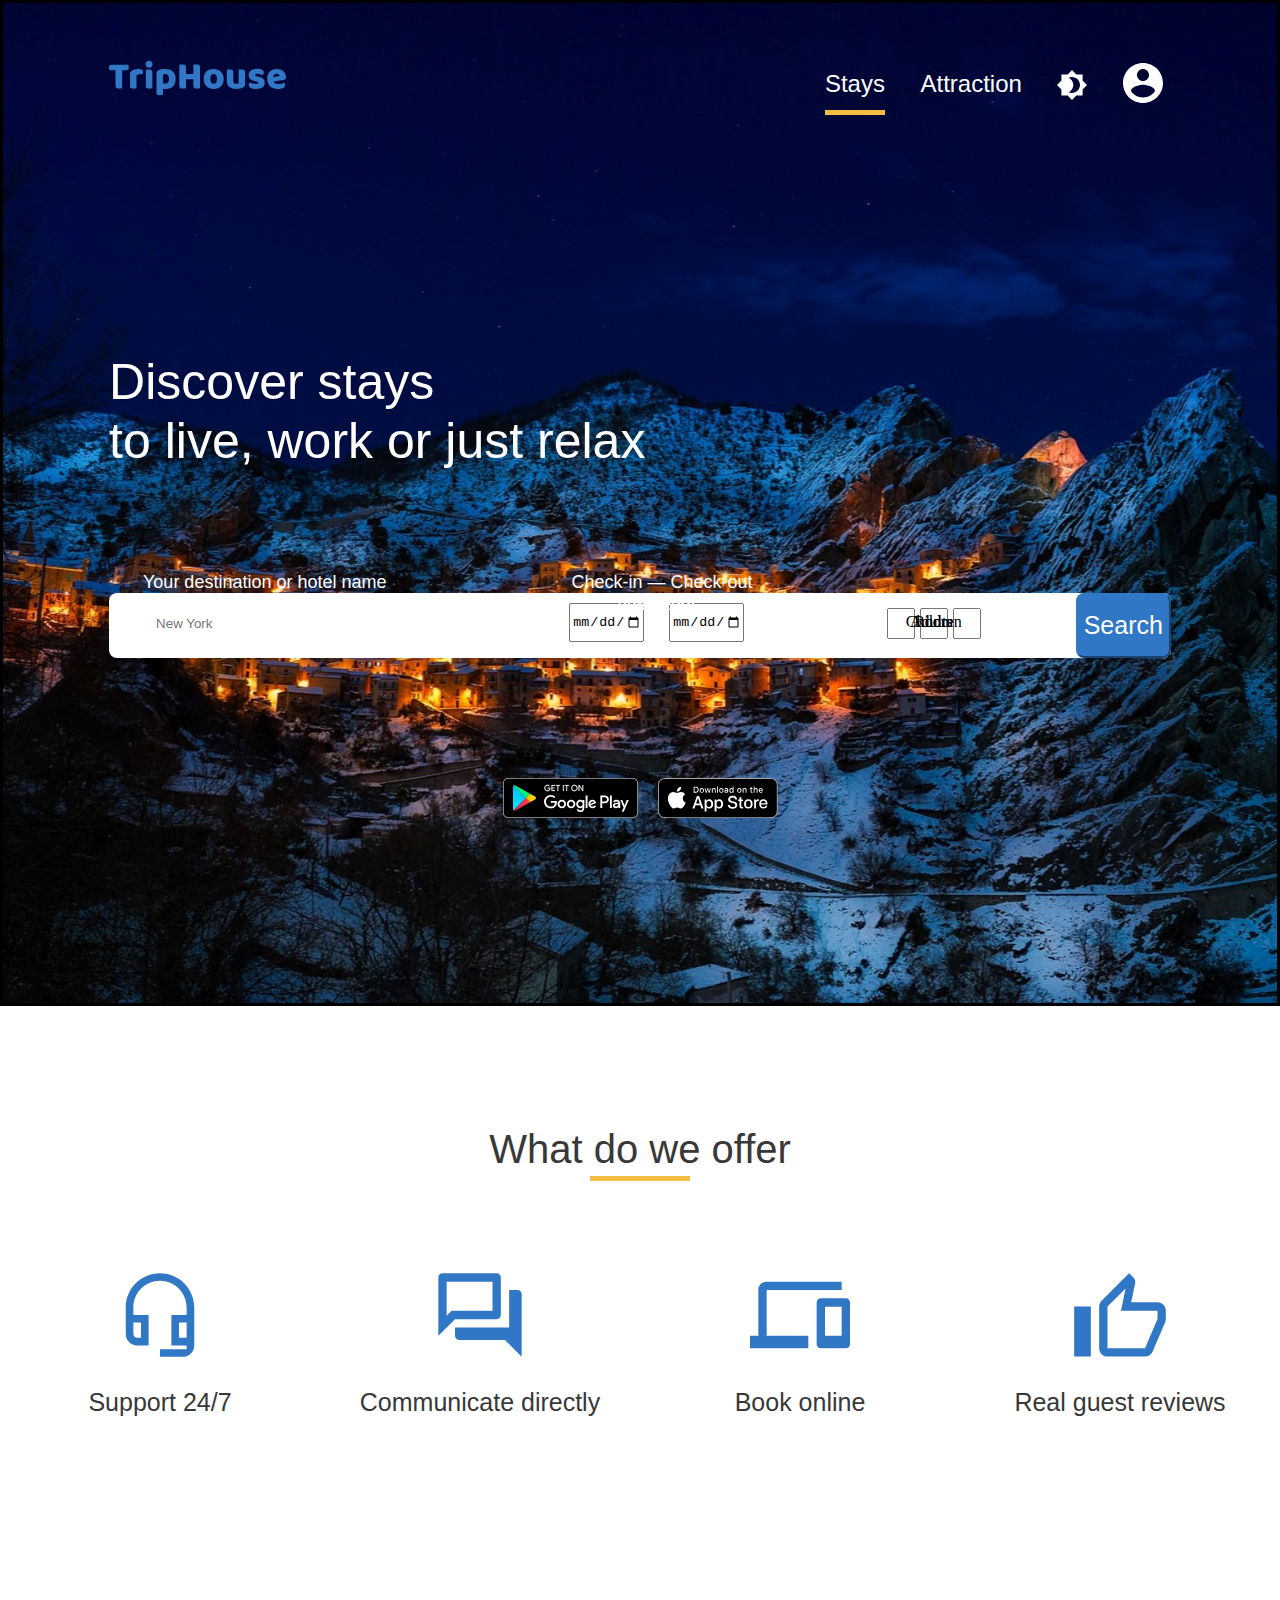
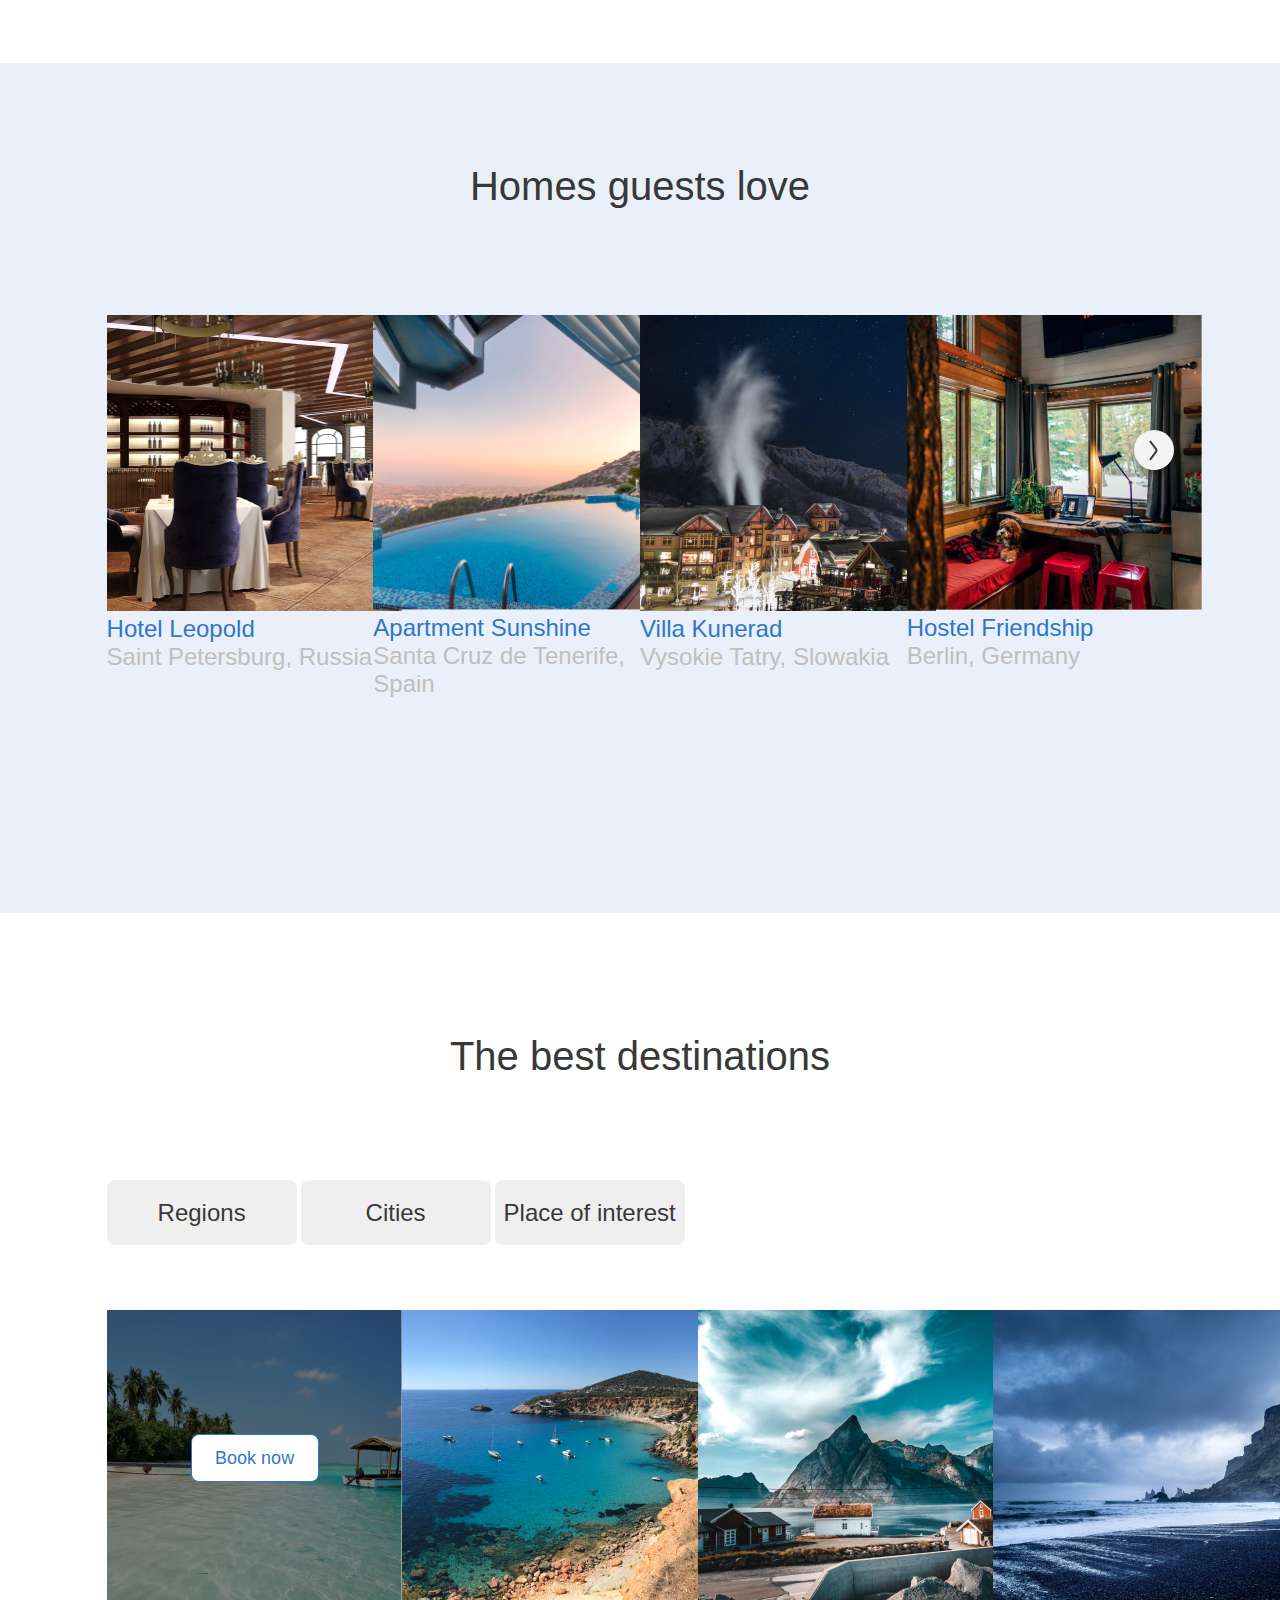
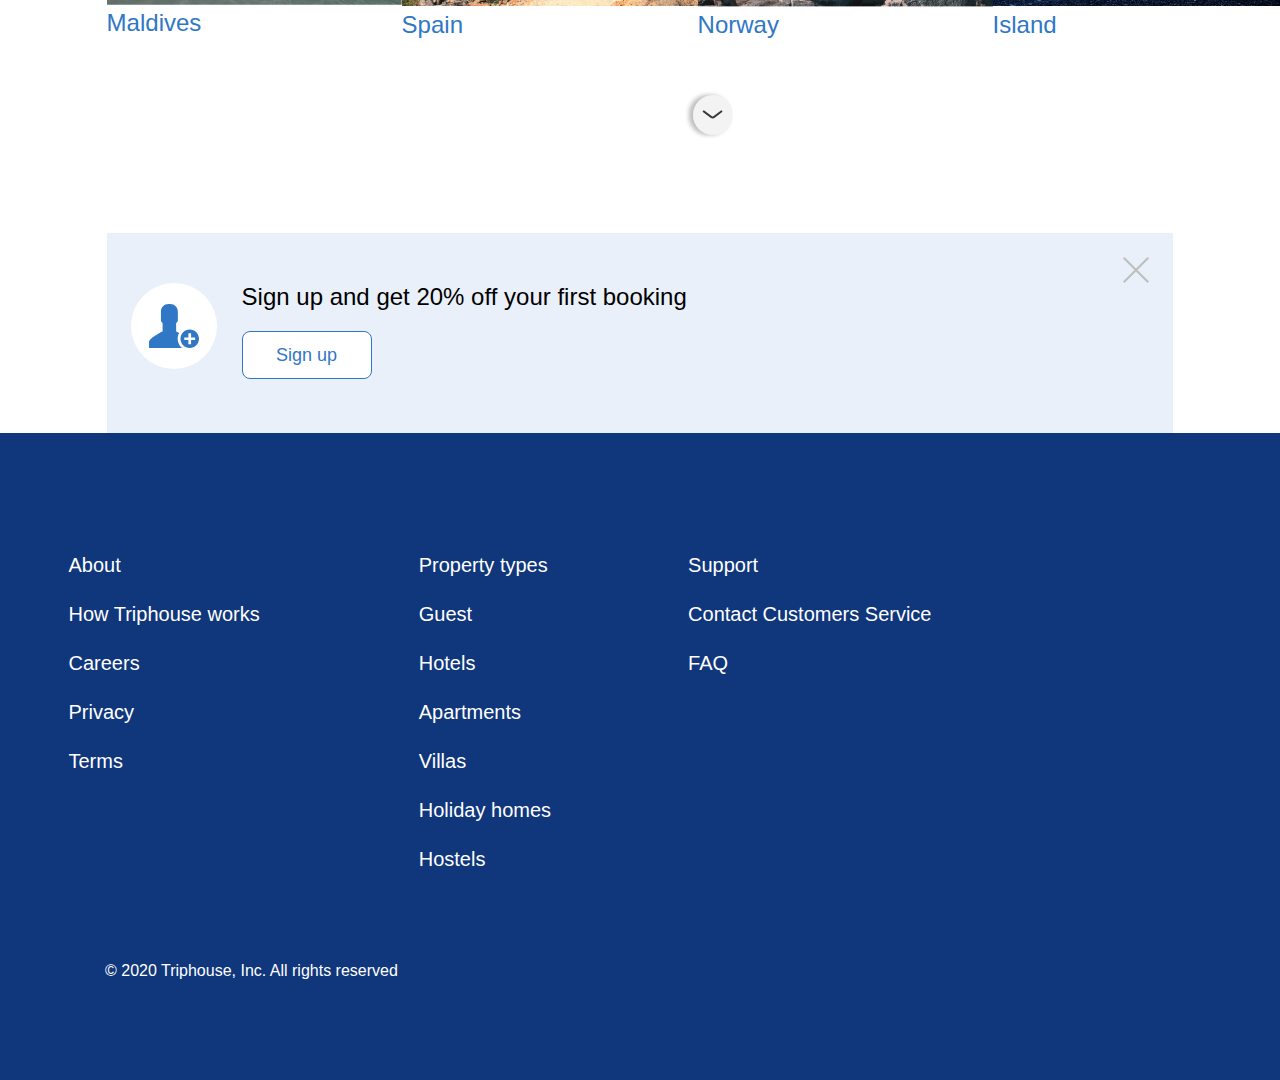
==== index.html @ 06ea083f "new homework" ====
<!doctype html>
<html lang="en">
<head>
    <meta charset="UTF-8" name="viewport" content="width=device-width, initial-scale=1.0">
    <link href="about/style.css " rel="stylesheet" >
    <title>Triphouse</title>
</head>
<body>
<svg style="position: absolute" visibility="hidden" width="0" height="0">
    <symbol viewBox="0 0 205 40" fill="none" xmlns="http://www.w3.org/2000/svg" id="logo">
        <path d="M0.840915 11.0236C0.634374 10.6937 0.442587 10.2437 0.265552 9.67379C0.0885173 9.10386 0 8.50394 0 7.87402C0 6.70416 0.250799 5.86427 0.752398 5.35433C1.2835 4.84439 1.96213 4.58943 2.7883 4.58943H22.0851C22.2916 4.91938 22.4834 5.36933 22.6604 5.93926C22.8375 6.50919 22.926 7.10911 22.926 7.73903C22.926 8.90889 22.6604 9.74878 22.1293 10.2587C21.6277 10.7687 20.9639 11.0236 20.1377 11.0236H15.225V31.811C14.9004 31.901 14.3841 31.991 13.6759 32.081C12.9973 32.171 12.3187 32.216 11.64 32.216C10.9614 32.216 10.3565 32.156 9.82543 32.036C9.32383 31.946 8.896 31.766 8.54193 31.4961C8.18786 31.2261 7.9223 30.8511 7.74527 30.3712C7.56823 29.8913 7.47972 29.2613 7.47972 28.4814V11.0236H0.840915Z" fill="#3077C6"/>
        <path d="M31.8497 31.946C31.5546 32.036 31.0825 32.126 30.4334 32.216C29.8138 32.306 29.1646 32.351 28.486 32.351C27.8369 32.351 27.2467 32.306 26.7156 32.216C26.214 32.126 25.7862 31.946 25.4321 31.676C25.0781 31.4061 24.7978 31.0461 24.5912 30.5962C24.4142 30.1162 24.3257 29.5013 24.3257 28.7514V15.2531C24.3257 14.5632 24.4437 13.9783 24.6797 13.4983C24.9453 12.9884 25.3141 12.5384 25.7862 12.1485C26.2583 11.7585 26.8337 11.4136 27.5123 11.1136C28.2204 10.7837 28.9728 10.4987 29.7695 10.2587C30.5662 10.0187 31.3923 9.83877 32.248 9.71878C33.1036 9.5688 33.9593 9.49381 34.815 9.49381C36.2313 9.49381 37.3525 9.77878 38.1786 10.3487C39.0048 10.8886 39.4179 11.7885 39.4179 13.0484C39.4179 13.4683 39.3589 13.8883 39.2409 14.3082C39.1228 14.6982 38.9753 15.0581 38.7983 15.3881C38.1786 15.3881 37.5443 15.4181 36.8951 15.4781C36.246 15.5381 35.6116 15.628 34.992 15.748C34.3724 15.868 33.7823 16.003 33.2217 16.153C32.6906 16.273 32.2332 16.4229 31.8497 16.6029V31.946Z" fill="#3077C6"/>
        <path d="M42.3448 4.04949C42.3448 2.90964 42.7137 1.94976 43.4513 1.16985C44.2185 0.389951 45.2216 0 46.4609 0C47.7001 0 48.6886 0.389951 49.4262 1.16985C50.1934 1.94976 50.577 2.90964 50.577 4.04949C50.577 5.18935 50.1934 6.14923 49.4262 6.92913C48.6886 7.70904 47.7001 8.09899 46.4609 8.09899C45.2216 8.09899 44.2185 7.70904 43.4513 6.92913C42.7137 6.14923 42.3448 5.18935 42.3448 4.04949ZM50.2229 31.946C49.8983 32.006 49.4115 32.081 48.7623 32.171C48.1427 32.291 47.5084 32.351 46.8592 32.351C46.2101 32.351 45.62 32.306 45.0889 32.216C44.5873 32.126 44.1594 31.946 43.8054 31.676C43.4513 31.4061 43.171 31.0461 42.9645 30.5962C42.7874 30.1162 42.6989 29.5013 42.6989 28.7514V10.4387C43.0235 10.3787 43.4956 10.3037 44.1152 10.2137C44.7643 10.0937 45.4134 10.0337 46.0626 10.0337C46.7117 10.0337 47.2871 10.0787 47.7887 10.1687C48.3198 10.2587 48.7623 10.4387 49.1164 10.7087C49.4705 10.9786 49.736 11.3536 49.9131 11.8335C50.1196 12.2835 50.2229 12.8834 50.2229 13.6333V31.946Z" fill="#3077C6"/>
        <path d="M64.8825 9.44882C66.6529 9.44882 68.2905 9.68879 69.7952 10.1687C71.3296 10.6187 72.6426 11.3236 73.7343 12.2835C74.826 13.2433 75.6816 14.4582 76.3013 15.928C76.9209 17.3678 77.2307 19.0926 77.2307 21.1024C77.2307 23.0221 76.9652 24.7019 76.4341 26.1417C75.9029 27.5816 75.1506 28.7964 74.1769 29.7863C73.2032 30.7462 72.0229 31.4661 70.6362 31.946C69.2789 32.4259 67.7593 32.6659 66.0775 32.6659C64.8088 32.6659 63.6285 32.4709 62.5368 32.081V39.5501C62.2418 39.64 61.7697 39.73 61.1205 39.82C60.4714 39.94 59.8075 40 59.1289 40C58.4798 40 57.8897 39.955 57.3586 39.865C56.857 39.775 56.4291 39.5951 56.0751 39.3251C55.721 39.0551 55.4554 38.6802 55.2784 38.2002C55.1014 37.7503 55.0128 37.1504 55.0128 36.4004V14.8031C55.0128 13.9933 55.1751 13.3333 55.4997 12.8234C55.8538 12.3135 56.3259 11.8485 56.916 11.4286C57.8307 10.8286 58.9666 10.3487 60.3239 9.98875C61.6812 9.6288 63.2007 9.44882 64.8825 9.44882ZM64.9711 26.6367C68.0101 26.6367 69.5297 24.7919 69.5297 21.1024C69.5297 19.1826 69.1461 17.7578 68.379 16.8279C67.6413 15.898 66.5644 15.4331 65.1481 15.4331C64.5875 15.4331 64.0859 15.5081 63.6433 15.658C63.2007 15.778 62.8171 15.928 62.4926 16.108V26.0067C62.8466 26.1867 63.2302 26.3367 63.6433 26.4567C64.0564 26.5767 64.499 26.6367 64.9711 26.6367Z" fill="#3077C6"/>
        <path d="M105.466 31.811C105.141 31.901 104.625 31.991 103.917 32.081C103.238 32.171 102.56 32.216 101.881 32.216C101.202 32.216 100.598 32.156 100.066 32.036C99.5649 31.946 99.137 31.766 98.783 31.4961C98.4289 31.2261 98.1633 30.8511 97.9863 30.3712C97.8093 29.8913 97.7207 29.2613 97.7207 28.4814V21.4623H89.2231V31.811C88.8985 31.901 88.3822 31.991 87.674 32.081C86.9954 32.171 86.3168 32.216 85.6381 32.216C84.9595 32.216 84.3546 32.156 83.8235 32.036C83.3219 31.946 82.8941 31.766 82.54 31.4961C82.1859 31.2261 81.9204 30.8511 81.7434 30.3712C81.5663 29.8913 81.4778 29.2613 81.4778 28.4814V4.72441C81.8024 4.66442 82.3187 4.58943 83.0269 4.49944C83.735 4.37945 84.4136 4.31946 85.0628 4.31946C85.7414 4.31946 86.3315 4.37945 86.8331 4.49944C87.3642 4.58943 87.8068 4.7694 88.1609 5.03937C88.5149 5.30934 88.7805 5.68429 88.9575 6.16423C89.1346 6.64417 89.2231 7.27409 89.2231 8.05399V15.2531H97.7207V4.72441C98.0453 4.66442 98.5617 4.58943 99.2698 4.49944C99.9779 4.37945 100.657 4.31946 101.306 4.31946C101.984 4.31946 102.574 4.37945 103.076 4.49944C103.607 4.58943 104.05 4.7694 104.404 5.03937C104.758 5.30934 105.023 5.68429 105.2 6.16423C105.377 6.64417 105.466 7.27409 105.466 8.05399V31.811Z" fill="#3077C6"/>
        <path d="M132.901 21.0574C132.901 22.9171 132.621 24.5819 132.06 26.0517C131.499 27.4916 130.703 28.7064 129.67 29.6963C128.667 30.6862 127.457 31.4361 126.041 31.946C124.624 32.4559 123.046 32.7109 121.305 32.7109C119.564 32.7109 117.986 32.4409 116.569 31.901C115.153 31.3611 113.929 30.5962 112.896 29.6063C111.893 28.5864 111.111 27.3566 110.55 25.9168C109.99 24.4769 109.709 22.8571 109.709 21.0574C109.709 19.2876 109.99 17.6828 110.55 16.243C111.111 14.8031 111.893 13.5883 112.896 12.5984C113.929 11.5786 115.153 10.7986 116.569 10.2587C117.986 9.71878 119.564 9.44882 121.305 9.44882C123.046 9.44882 124.624 9.73378 126.041 10.3037C127.457 10.8436 128.667 11.6235 129.67 12.6434C130.703 13.6333 131.499 14.8481 132.06 16.288C132.621 17.7278 132.901 19.3176 132.901 21.0574ZM117.41 21.0574C117.41 22.8871 117.75 24.297 118.428 25.2868C119.136 26.2467 120.11 26.7267 121.349 26.7267C122.589 26.7267 123.533 26.2317 124.182 25.2418C124.861 24.252 125.2 22.8571 125.2 21.0574C125.2 19.2576 124.861 17.8778 124.182 16.9179C123.503 15.928 122.544 15.4331 121.305 15.4331C120.066 15.4331 119.107 15.928 118.428 16.9179C117.75 17.8778 117.41 19.2576 117.41 21.0574Z" fill="#3077C6"/>
        <path d="M136.572 10.4387C136.867 10.3487 137.324 10.2587 137.944 10.1687C138.593 10.0787 139.257 10.0337 139.935 10.0337C140.584 10.0337 141.16 10.0787 141.661 10.1687C142.192 10.2587 142.635 10.4387 142.989 10.7087C143.343 10.9786 143.609 11.3536 143.786 11.8335C143.992 12.2835 144.096 12.8834 144.096 13.6333V23.3071C144.096 24.5369 144.391 25.4218 144.981 25.9618C145.571 26.4717 146.426 26.7267 147.548 26.7267C148.226 26.7267 148.772 26.6667 149.185 26.5467C149.628 26.4267 149.967 26.3067 150.203 26.1867V10.4387C150.498 10.3487 150.956 10.2587 151.575 10.1687C152.224 10.0787 152.888 10.0337 153.567 10.0337C154.216 10.0337 154.791 10.0787 155.293 10.1687C155.824 10.2587 156.267 10.4387 156.621 10.7087C156.975 10.9786 157.24 11.3536 157.417 11.8335C157.624 12.2835 157.727 12.8834 157.727 13.6333V27.3116C157.727 28.8114 157.108 29.9363 155.868 30.6862C154.836 31.3461 153.596 31.841 152.151 32.171C150.734 32.5309 149.185 32.7109 147.503 32.7109C145.91 32.7109 144.435 32.5309 143.078 32.171C141.75 31.811 140.599 31.2561 139.625 30.5062C138.652 29.7563 137.899 28.7964 137.368 27.6265C136.837 26.4267 136.572 24.9869 136.572 23.3071V10.4387Z" fill="#3077C6"/>
        <path d="M180.478 25.4668C180.478 27.7465 179.637 29.5313 177.955 30.8211C176.273 32.111 173.794 32.7559 170.519 32.7559C169.28 32.7559 168.129 32.6659 167.067 32.4859C166.005 32.306 165.09 32.036 164.323 31.676C163.586 31.2861 162.995 30.8061 162.553 30.2362C162.14 29.6663 161.933 28.9914 161.933 28.2115C161.933 27.4916 162.081 26.8916 162.376 26.4117C162.671 25.9018 163.025 25.4818 163.438 25.1519C164.294 25.6318 165.267 26.0667 166.359 26.4567C167.48 26.8166 168.764 26.9966 170.21 26.9966C171.124 26.9966 171.818 26.8616 172.29 26.5917C172.791 26.3217 173.042 25.9618 173.042 25.5118C173.042 25.0919 172.865 24.7619 172.511 24.5219C172.157 24.282 171.567 24.087 170.741 23.937L169.413 23.667C166.846 23.1571 164.928 22.3622 163.659 21.2823C162.42 20.1725 161.8 18.5977 161.8 16.5579C161.8 15.4481 162.036 14.4432 162.509 13.5433C162.981 12.6434 163.645 11.8935 164.5 11.2936C165.356 10.6937 166.374 10.2287 167.554 9.89876C168.764 9.5688 170.092 9.40382 171.537 9.40382C172.629 9.40382 173.647 9.49381 174.591 9.67379C175.565 9.82377 176.406 10.0637 177.114 10.3937C177.822 10.7237 178.383 11.1586 178.796 11.6985C179.209 12.2085 179.415 12.8234 179.415 13.5433C179.415 14.2332 179.283 14.8331 179.017 15.3431C178.781 15.823 178.471 16.228 178.088 16.5579C177.852 16.4079 177.497 16.258 177.025 16.108C176.553 15.928 176.037 15.778 175.476 15.658C174.916 15.5081 174.34 15.3881 173.75 15.2981C173.19 15.2081 172.673 15.1631 172.201 15.1631C171.227 15.1631 170.475 15.2831 169.944 15.5231C169.413 15.733 169.147 16.078 169.147 16.5579C169.147 16.8879 169.295 17.1579 169.59 17.3678C169.885 17.5778 170.446 17.7728 171.272 17.9528L172.644 18.2677C175.476 18.9276 177.483 19.8425 178.663 21.0124C179.873 22.1522 180.478 23.637 180.478 25.4668Z" fill="#3077C6"/>
        <path d="M195.706 32.7109C193.965 32.7109 192.342 32.4709 190.837 31.991C189.362 31.4811 188.064 30.7312 186.942 29.7413C185.851 28.7514 184.98 27.5066 184.331 26.0067C183.712 24.5069 183.402 22.7522 183.402 20.7424C183.402 18.7627 183.712 17.0679 184.331 15.658C184.98 14.2182 185.821 13.0484 186.854 12.1485C187.887 11.2186 189.067 10.5437 190.395 10.1237C191.722 9.67379 193.08 9.44882 194.466 9.44882C196.03 9.44882 197.447 9.68879 198.715 10.1687C200.014 10.6487 201.12 11.3086 202.035 12.1485C202.979 12.9884 203.702 13.9933 204.203 15.1631C204.734 16.333 205 17.6078 205 18.9876C205 20.0075 204.72 20.7874 204.159 21.3273C203.598 21.8673 202.817 22.2122 201.813 22.3622L190.881 24.027C191.206 25.0169 191.87 25.7668 192.873 26.2767C193.876 26.7567 195.027 26.9966 196.325 26.9966C197.535 26.9966 198.671 26.8466 199.733 26.5467C200.825 26.2167 201.71 25.8418 202.389 25.4218C202.861 25.7218 203.259 26.1417 203.584 26.6817C203.908 27.2216 204.071 27.7915 204.071 28.3915C204.071 29.7413 203.451 30.7462 202.212 31.4061C201.268 31.916 200.205 32.261 199.025 32.4409C197.845 32.6209 196.738 32.7109 195.706 32.7109ZM194.466 15.0281C193.758 15.0281 193.139 15.1481 192.608 15.3881C192.106 15.628 191.693 15.943 191.368 16.333C191.044 16.6929 190.793 17.1129 190.616 17.5928C190.468 18.0427 190.38 18.5077 190.35 18.9876L197.919 17.7278C197.83 17.1279 197.506 16.5279 196.945 15.928C196.384 15.3281 195.558 15.0281 194.466 15.0281Z" fill="#3077C6"/>
    </symbol>
    <symbol id="back-ground" viewBox="0 0 2200
     1203" fill="none" xmlns="http://www.w3.org/2000/svg" xmlns:xlink="http://www.w3.org/1999/xlink">
         width="2200" height="1203"
            <rect x="-380" width="2200" height="1203" fill="url(#pattern0)"/>
            <defs>
                <pattern id="pattern0" patternContentUnits="objectBoundingBox" width="1" height="1">
                    <use xlink:href="#image0" transform="scale(0.000454545 0.000831255)"/>
                </pattern>
                <image id="image0" width="2200" height="1203" xlink:href="[data-uri]"/>
            </defs>
    </symbol>

    <symbol  viewBox="0 0 30 30" fill="none" xmlns="http://www.w3.org/2000/svg" id="night">
        <path d="M25.6101 10.6101V4.38992H19.3899L15 0L10.6101 4.38992H4.38992V10.6101L0 15L4.38992 19.3899V25.6101H10.6101L15 30L19.3899 25.6101H25.6101V19.3899L30 15L25.6101 10.6101ZM15 22.9576C13.8196 22.9576 12.6923 22.6923 11.6844 22.2281C14.4164 20.9682 16.3263 18.2096 16.3263 15C16.3263 11.7905 14.4164 9.03183 11.6844 7.77188C12.6923 7.30769 13.8196 7.04244 15 7.04244C19.3899 7.04244 22.9576 10.6101 22.9576 15C22.9576 19.3899 19.3899 22.9576 15 22.9576Z" fill="white"/>
    </symbol>

    <symbol id="account" viewBox="0 0 40 40" fill="none" xmlns="http://www.w3.org/2000/svg">
        <path d="M20 0C8.96 0 0 8.96 0 20C0 31.04 8.96 40 20 40C31.04 40 40 31.04 40 20C40 8.96 31.04 0 20 0ZM20 6C23.32 6 26 8.68 26 12C26 15.32 23.32 18 20 18C16.68 18 14 15.32 14 12C14 8.68 16.68 6 20 6ZM20 34.4C15 34.4 10.58 31.84 8 27.96C8.06 23.98 16 21.8 20 21.8C23.98 21.8 31.94 23.98 32 27.96C29.42 31.84 25 34.4 20 34.4Z" fill="white"/>
    </symbol>

    <symbol id="google-play" viewBox="0 0 135 40" fill="none" xmlns="http://www.w3.org/2000/svg">
        <path d="M130 39.9999H5C2.25 39.9999 0 37.75 0 35V4.99999C0 2.25 2.25 0 5 0H130C132.75 0 135 2.25 135 4.99999V35C135 37.75 132.75 39.9999 130 39.9999Z" fill="black"/>
        <path d="M130 0.799999C132.32 0.799999 134.2 2.68 134.2 4.99999V35C134.2 37.32 132.32 39.2 130 39.2H5C2.68 39.2 0.8 37.32 0.8 35V4.99999C0.8 2.68 2.68 0.799999 5 0.799999H130ZM130 0H5C2.25 0 0 2.25 0 4.99999V35C0 37.75 2.25 39.9999 5 39.9999H130C132.75 39.9999 135 37.75 135 35V4.99999C135 2.25 132.75 0 130 0Z" fill="#A6A6A6"/>
        <path d="M47.4201 10.24C47.4201 11.08 47.1701 11.75 46.6701 12.24C46.1101 12.83 45.3701 13.13 44.4701 13.13C43.6001 13.13 42.8701 12.83 42.2601 12.23C41.6501 11.63 41.3501 10.88 41.3501 9.99997C41.3501 9.10996 41.6501 8.36995 42.2601 7.76994C42.8701 7.16994 43.6001 6.86993 44.4701 6.86993C44.9001 6.86993 45.3101 6.94994 45.7001 7.11994C46.0901 7.28994 46.4001 7.50994 46.6401 7.78995L46.1101 8.31995C45.7101 7.84995 45.1701 7.60994 44.4701 7.60994C43.8401 7.60994 43.2901 7.82995 42.8301 8.27995C42.3701 8.71996 42.1401 9.29996 42.1401 10.01C42.1401 10.72 42.3701 11.3 42.8301 11.74C43.2901 12.18 43.8401 12.41 44.4701 12.41C45.1401 12.41 45.7001 12.19 46.1501 11.74C46.4401 11.45 46.6101 11.04 46.6501 10.52H44.4701V9.79997H47.3801C47.4001 9.94997 47.4201 10.1 47.4201 10.24Z" fill="white" stroke="white" stroke-width="0.2" stroke-miterlimit="10"/>
        <path d="M52.0303 7.73994H49.3003V9.63994H51.7603V10.3599H49.3003V12.26H52.0303V13H48.5303V6.99994H52.0303V7.73994Z" fill="white" stroke="white" stroke-width="0.2" stroke-miterlimit="10"/>
        <path d="M55.2801 13H54.5101V7.73994H52.8301V6.99994H56.9501V7.73994H55.2701V13H55.2801Z" fill="white" stroke="white" stroke-width="0.2" stroke-miterlimit="10"/>
        <path d="M59.9399 13V6.99994H60.71V13H59.9399Z" fill="white" stroke="white" stroke-width="0.2" stroke-miterlimit="10"/>
        <path d="M64.1302 13H63.3602V7.73994H61.6802V6.99994H65.8002V7.73994H64.1202V13H64.1302Z" fill="white" stroke="white" stroke-width="0.2" stroke-miterlimit="10"/>
        <path d="M73.6101 12.22C73.0201 12.83 72.2901 13.13 71.4101 13.13C70.5301 13.13 69.8001 12.83 69.2101 12.22C68.6201 11.61 68.3301 10.87 68.3301 9.99997C68.3301 9.12996 68.6201 8.37995 69.2101 7.77995C69.8001 7.16994 70.5301 6.86993 71.4101 6.86993C72.2801 6.86993 73.0101 7.16994 73.6101 7.77995C74.2001 8.38995 74.5001 9.12996 74.5001 9.99997C74.4901 10.88 74.2001 11.62 73.6101 12.22ZM69.7801 11.72C70.2201 12.17 70.7701 12.39 71.4101 12.39C72.0501 12.39 72.6001 12.17 73.0401 11.72C73.4801 11.27 73.7101 10.7 73.7101 9.99997C73.7101 9.29996 73.4901 8.72996 73.0401 8.27995C72.6001 7.82995 72.0501 7.60994 71.4101 7.60994C70.7701 7.60994 70.2201 7.82995 69.7801 8.27995C69.3401 8.72996 69.1101 9.29996 69.1101 9.99997C69.1101 10.7 69.3401 11.27 69.7801 11.72Z" fill="white" stroke="white" stroke-width="0.2" stroke-miterlimit="10"/>
        <path d="M75.5801 13V6.99994H76.5201L79.4401 11.6699H79.4701L79.4401 10.5099V6.99994H80.2101V13H79.4101L76.3601 8.10994H76.3301L76.3601 9.26994V13H75.5801Z" fill="white" stroke="white" stroke-width="0.2" stroke-miterlimit="10"/>
        <path d="M68.14 21.75C65.79 21.75 63.87 23.54 63.87 26C63.87 28.4501 65.79 30.2501 68.14 30.2501C70.49 30.2501 72.41 28.4501 72.41 26C72.41 23.54 70.49 21.75 68.14 21.75ZM68.14 28.5801C66.85 28.5801 65.74 27.5201 65.74 26C65.74 24.47 66.85 23.42 68.14 23.42C69.43 23.42 70.54 24.47 70.54 26C70.54 27.5201 69.42 28.5801 68.14 28.5801ZM58.82 21.75C56.47 21.75 54.55 23.54 54.55 26C54.55 28.4501 56.47 30.2501 58.82 30.2501C61.17 30.2501 63.09 28.4501 63.09 26C63.09 23.54 61.17 21.75 58.82 21.75ZM58.82 28.5801C57.53 28.5801 56.42 27.5201 56.42 26C56.42 24.47 57.53 23.42 58.82 23.42C60.11 23.42 61.22 24.47 61.22 26C61.22 27.5201 60.11 28.5801 58.82 28.5801ZM47.74 23.06V24.86H52.06C51.93 25.87 51.59 26.62 51.08 27.13C50.45 27.7601 49.47 28.4501 47.75 28.4501C45.09 28.4501 43.01 26.31 43.01 23.65C43.01 20.99 45.09 18.85 47.75 18.85C49.18 18.85 50.23 19.41 51 20.14L52.27 18.87C51.19 17.84 49.76 17.05 47.74 17.05C44.1 17.05 41.04 20.01 41.04 23.66C41.04 27.3 44.1 30.2701 47.74 30.2701C49.71 30.2701 51.19 29.6301 52.35 28.4201C53.54 27.23 53.91 25.55 53.91 24.2C53.91 23.78 53.88 23.39 53.81 23.07H47.74V23.06ZM93.05 24.46C92.7 23.51 91.62 21.75 89.41 21.75C87.22 21.75 85.4 23.47 85.4 26C85.4 28.3801 87.2 30.2501 89.62 30.2501C91.57 30.2501 92.7 29.0601 93.16 28.3701L91.71 27.4001C91.23 28.1101 90.57 28.5801 89.62 28.5801C88.67 28.5801 87.99 28.1401 87.56 27.29L93.25 24.94L93.05 24.46ZM87.25 25.88C87.2 24.24 88.52 23.4 89.47 23.4C90.21 23.4 90.84 23.77 91.05 24.3L87.25 25.88ZM82.63 30.0001H84.5V17.5H82.63V30.0001ZM79.57 22.7H79.5C79.08 22.2 78.28 21.75 77.26 21.75C75.13 21.75 73.18 23.62 73.18 26.02C73.18 28.4001 75.13 30.2601 77.26 30.2601C78.27 30.2601 79.08 29.8101 79.5 29.2901H79.56V29.9001C79.56 31.5301 78.69 32.4001 77.29 32.4001C76.15 32.4001 75.44 31.5801 75.15 30.8901L73.52 31.5701C73.99 32.7001 75.23 34.0801 77.29 34.0801C79.48 34.0801 81.33 32.7901 81.33 29.6501V22.01H79.56V22.7H79.57ZM77.42 28.5801C76.13 28.5801 75.05 27.5001 75.05 26.02C75.05 24.52 76.13 23.43 77.42 23.43C78.69 23.43 79.69 24.53 79.69 26.02C79.7 27.5001 78.7 28.5801 77.42 28.5801ZM101.81 17.5H97.34V30.0001H99.21V25.26H101.82C103.89 25.26 105.92 23.76 105.92 21.38C105.92 19 103.87 17.5 101.81 17.5ZM101.85 23.52H99.2V19.23H101.85C103.25 19.23 104.04 20.39 104.04 21.37C104.04 22.35 103.25 23.52 101.85 23.52ZM113.39 21.73C112.04 21.73 110.64 22.33 110.06 23.64L111.72 24.33C112.07 23.64 112.73 23.41 113.42 23.41C114.38 23.41 115.37 23.99 115.38 25.02V25.15C115.04 24.96 114.32 24.67 113.43 24.67C111.64 24.67 109.83 25.65 109.83 27.48C109.83 29.1501 111.29 30.2301 112.93 30.2301C114.18 30.2301 114.88 29.6701 115.31 29.0101H115.37V29.9801H117.17V25.19C117.18 22.97 115.52 21.73 113.39 21.73ZM113.16 28.5801C112.55 28.5801 111.7 28.2701 111.7 27.5201C111.7 26.56 112.76 26.19 113.68 26.19C114.5 26.19 114.89 26.37 115.38 26.61C115.24 27.7601 114.24 28.5801 113.16 28.5801ZM123.74 22L121.6 27.42H121.54L119.32 22H117.31L120.64 29.5801L118.74 33.7901H120.69L125.82 22H123.74ZM106.94 30.0001H108.81V17.5H106.94V30.0001Z" fill="white"/>
        <path d="M10.4395 7.54003C10.1495 7.85003 9.97949 8.33003 9.97949 8.94003V31.06C9.97949 31.68 10.1495 32.16 10.4395 32.46L10.5095 32.53L22.8995 20.15V20V19.85L10.5095 7.47003L10.4395 7.54003Z" fill="url(#paint0_linear)"/>
        <path d="M27.0299 24.28L22.8999 20.15V20V19.85L27.0299 15.72L27.1199 15.77L32.0099 18.55C33.4099 19.34 33.4099 20.64 32.0099 21.44L27.1199 24.22L27.0299 24.28Z" fill="url(#paint1_linear)"/>
        <path d="M27.1199 24.22L22.8999 20L10.4399 32.46C10.8999 32.95 11.6599 33.01 12.5199 32.52L27.1199 24.22Z" fill="url(#paint2_linear)"/>
        <path d="M27.1197 15.78L12.5097 7.48002C11.6497 6.99002 10.8897 7.05002 10.4297 7.54002L22.8997 20L27.1197 15.78Z" fill="url(#paint3_linear)"/>
        <path opacity="0.2" d="M27.0294 24.13L12.5095 32.38C11.6995 32.84 10.9695 32.81 10.5095 32.39L10.4395 32.46L10.5095 32.53C10.9795 32.95 11.6995 32.98 12.5095 32.52L27.1194 24.22L27.0294 24.13Z" fill="black"/>
        <path opacity="0.12" d="M10.4395 32.3202C10.1495 32.0102 9.97949 31.5302 9.97949 30.9202V31.0702C9.97949 31.6902 10.1495 32.1702 10.4395 32.4702L10.5095 32.4002L10.4395 32.3202Z" fill="black"/>
        <path opacity="0.12" d="M32.0095 21.3L27.0195 24.1301L27.1095 24.2201L31.9995 21.44C32.6995 21.04 33.0495 20.52 33.0495 20C32.9995 20.47 32.6495 20.94 32.0095 21.3Z" fill="black"/>
        <path opacity="0.25" d="M12.5097 7.61994L32.0097 18.7C32.6397 19.06 32.9998 19.52 33.0598 20C33.0598 19.48 32.7097 18.95 32.0097 18.56L12.5097 7.47994C11.1097 6.68994 9.96973 7.34994 9.96973 8.94994V9.09994C9.96973 7.48994 11.1197 6.82994 12.5097 7.61994Z" fill="white"/>
        <defs>
            <linearGradient id="paint0_linear" x1="21.7992" y1="8.70973" x2="5.01689" y2="25.4922" gradientUnits="userSpaceOnUse">
                <stop stop-color="#00A0FF"/>
                <stop offset="0.00657445" stop-color="#00A1FF"/>
                <stop offset="0.2601" stop-color="#00BEFF"/>
                <stop offset="0.5122" stop-color="#00D2FF"/>
                <stop offset="0.7604" stop-color="#00DFFF"/>
                <stop offset="1" stop-color="#00E3FF"/>
            </linearGradient>
            <linearGradient id="paint1_linear" x1="33.8343" y1="20.0014" x2="9.63744" y2="20.0014" gradientUnits="userSpaceOnUse">
                <stop stop-color="#FFE000"/>
                <stop offset="0.4087" stop-color="#FFBD00"/>
                <stop offset="0.7754" stop-color="#FFA500"/>
                <stop offset="1" stop-color="#FF9C00"/>
            </linearGradient>
            <linearGradient id="paint2_linear" x1="24.8269" y1="22.2961" x2="2.06869" y2="45.0544" gradientUnits="userSpaceOnUse">
                <stop stop-color="#FF3A44"/>
                <stop offset="1" stop-color="#C31162"/>
            </linearGradient>
            <linearGradient id="paint3_linear" x1="7.29699" y1="0.176234" x2="17.4596" y2="10.3387" gradientUnits="userSpaceOnUse">
                <stop stop-color="#32A071"/>
                <stop offset="0.0685" stop-color="#2DA771"/>
                <stop offset="0.4762" stop-color="#15CF74"/>
                <stop offset="0.8009" stop-color="#06E775"/>
                <stop offset="1" stop-color="#00F076"/>
            </linearGradient>
        </defs>
    </symbol>

    <symbol id="apple-store" viewBox="0 0 120 40" fill="none" xmlns="http://www.w3.org/2000/svg">
        <path d="M110.135 0.00013H9.53468C9.16798 0.00013 8.80568 0.00013 8.43995 0.00212999C8.1338 0.00412999 7.83009 0.00993997 7.521 0.01483C6.84951 0.0227317 6.17961 0.081806 5.5171 0.191539C4.85552 0.303662 4.21467 0.515044 3.61622 0.818537C3.0185 1.1246 2.47234 1.52229 1.99757 1.99719C1.5203 2.47076 1.12246 3.01814 0.81935 3.61828C0.5154 4.21723 0.30464 4.85905 0.19435 5.52159C0.0830109 6.1833 0.0230984 6.85263 0.01515 7.52359C0.00587 7.83018 0.00489 8.1378 0 8.44444V31.5586C0.00489 31.8691 0.00587 32.1699 0.01515 32.4805C0.0231008 33.1514 0.0830134 33.8207 0.19435 34.4824C0.304336 35.1453 0.515108 35.7875 0.81935 36.3867C1.12233 36.9849 1.52022 37.5301 1.99757 38.001C2.47054 38.478 3.01705 38.876 3.61622 39.1797C4.21467 39.484 4.85545 39.6967 5.5171 39.8105C6.17972 39.9194 6.84956 39.9785 7.521 39.9873C7.83009 39.9941 8.1338 39.998 8.43995 39.998C8.80567 40 9.168 40 9.53468 40H110.135C110.494 40 110.859 40 111.219 39.998C111.523 39.998 111.836 39.9941 112.141 39.9873C112.811 39.9789 113.479 39.9198 114.141 39.8105C114.804 39.6959 115.448 39.4833 116.049 39.1797C116.647 38.8758 117.193 38.4779 117.666 38.001C118.142 37.5282 118.541 36.9835 118.848 36.3867C119.15 35.7871 119.358 35.145 119.467 34.4824C119.578 33.8207 119.64 33.1515 119.652 32.4805C119.656 32.1699 119.656 31.8691 119.656 31.5586C119.664 31.1953 119.664 30.834 119.664 30.4648V9.53623C119.664 9.17002 119.664 8.80674 119.656 8.44444C119.656 8.1378 119.656 7.83018 119.652 7.52355C119.64 6.85253 119.578 6.18335 119.467 5.52155C119.358 4.8594 119.149 4.21762 118.848 3.61824C118.23 2.41532 117.252 1.43615 116.049 0.818447C115.448 0.515696 114.804 0.304369 114.141 0.191449C113.48 0.0812325 112.811 0.0221377 112.141 0.01469C111.836 0.00980997 111.523 0.00394999 111.219 0.00199999C110.859 0 110.494 0 110.135 0V0.00013Z" fill="#A6A6A6"/>
        <path d="M8.44487 39.1251C8.14019 39.1251 7.84287 39.1212 7.54058 39.1144C6.91436 39.1062 6.28961 39.0517 5.67144 38.9513C5.09503 38.852 4.53664 38.6673 4.0147 38.4034C3.49754 38.1416 3.02585 37.7983 2.6177 37.3868C2.20364 36.98 1.85891 36.5083 1.59719 35.9903C1.33258 35.4689 1.14945 34.91 1.05419 34.3331C0.951311 33.7132 0.895651 33.0864 0.887687 32.4581C0.881347 32.2472 0.873047 31.545 0.873047 31.545V8.44448C0.873047 8.44448 0.881887 7.75307 0.887737 7.54994C0.895363 6.92262 0.950699 6.29679 1.05327 5.67787C1.14871 5.09939 1.33197 4.53889 1.59673 4.01578C1.85749 3.49809 2.2003 3.02601 2.61187 2.61783C3.02297 2.20577 3.49617 1.86075 4.01421 1.59536C4.53495 1.33225 5.09228 1.14888 5.66753 1.05142C6.28773 0.949989 6.91465 0.895149 7.54304 0.887363L8.44536 0.875153H111.214L112.127 0.887853C112.75 0.895252 113.371 0.949602 113.985 1.05044C114.566 1.14913 115.13 1.33377 115.656 1.59829C116.694 2.13314 117.539 2.97931 118.071 4.01822C118.332 4.53772 118.512 5.09365 118.607 5.66713C118.71 6.29113 118.768 6.92188 118.78 7.55434C118.783 7.83754 118.783 8.14174 118.783 8.44448C118.791 8.81947 118.791 9.1764 118.791 9.53626V30.4649C118.791 30.8282 118.791 31.1827 118.783 31.5401C118.783 31.8653 118.783 32.1632 118.779 32.4698C118.768 33.091 118.711 33.7104 118.608 34.3233C118.515 34.9043 118.333 35.4676 118.068 35.9933C117.805 36.5057 117.462 36.9733 117.053 37.379C116.644 37.7928 116.172 38.138 115.653 38.4015C115.128 38.6675 114.566 38.8528 113.985 38.9513C113.367 39.0522 112.743 39.1067 112.116 39.1144C111.823 39.1212 111.517 39.1251 111.219 39.1251L110.135 39.1271L8.44487 39.1251Z" fill="black"/>
        <path d="M24.769 20.3006C24.7797 19.466 25.0014 18.6476 25.4135 17.9216C25.8255 17.1957 26.4145 16.5857 27.1256 16.1486C26.6738 15.5034 26.0779 14.9724 25.385 14.5979C24.6922 14.2233 23.9216 14.0155 23.1344 13.9909C21.4552 13.8146 19.8272 14.9957 18.9715 14.9957C18.0992 14.9957 16.7817 14.0084 15.363 14.0376C14.4453 14.0672 13.551 14.3341 12.7671 14.8121C11.9832 15.2902 11.3365 15.9631 10.8901 16.7654C8.95607 20.1139 10.3987 25.035 12.2513 27.7416C13.1782 29.0669 14.2615 30.5474 15.6789 30.4949C17.066 30.4374 17.584 29.6104 19.2583 29.6104C20.9171 29.6104 21.4031 30.4949 22.8493 30.4615C24.3377 30.4373 25.2754 29.1303 26.1698 27.7924C26.8358 26.848 27.3483 25.8043 27.6882 24.6998C26.8235 24.3341 26.0856 23.7219 25.5665 22.9396C25.0474 22.1573 24.77 21.2395 24.769 20.3006Z" fill="white"/>
        <path d="M22.0376 12.211C22.8491 11.2368 23.2489 9.98465 23.1521 8.72043C21.9123 8.85065 20.767 9.4432 19.9445 10.38C19.5424 10.8377 19.2344 11.3701 19.0381 11.9469C18.8419 12.5237 18.7612 13.1334 18.8008 13.7414C19.4209 13.7478 20.0344 13.6134 20.5951 13.3483C21.1558 13.0832 21.649 12.6943 22.0376 12.211Z" fill="white"/>
        <path d="M42.3022 27.1397H37.5688L36.4321 30.4962H34.4272L38.9106 18.0781H40.9937L45.4771 30.4962H43.438L42.3022 27.1397ZM38.0591 25.5909H41.8111L39.9615 20.1436H39.9097L38.0591 25.5909Z" fill="white"/>
        <path d="M55.1597 25.9698C55.1597 28.7833 53.6538 30.5909 51.3814 30.5909C50.8057 30.621 50.2332 30.4884 49.7294 30.2083C49.2256 29.9282 48.8109 29.5118 48.5327 29.0069H48.4897V33.4913H46.6313V21.4425H48.4302V22.9483H48.4644C48.7553 22.4459 49.1771 22.0317 49.6847 21.7498C50.1923 21.468 50.7669 21.329 51.3472 21.3477C53.645 21.3477 55.1597 23.1642 55.1597 25.9698ZM53.2495 25.9698C53.2495 24.1368 52.3022 22.9317 50.8569 22.9317C49.437 22.9317 48.4819 24.1622 48.4819 25.9698C48.4819 27.7941 49.437 29.0157 50.8569 29.0157C52.3023 29.0157 53.2495 27.8194 53.2495 25.9698Z" fill="white"/>
        <path d="M65.1245 25.9698C65.1245 28.7833 63.6187 30.5909 61.3462 30.5909C60.7706 30.621 60.1981 30.4884 59.6943 30.2083C59.1905 29.9282 58.7758 29.5118 58.4976 29.0069H58.4546V33.4913H56.5962V21.4425H58.395V22.9483H58.4292C58.7201 22.4459 59.1419 22.0317 59.6495 21.7498C60.1571 21.468 60.7317 21.329 61.312 21.3477C63.6099 21.3477 65.1245 23.1641 65.1245 25.9698ZM63.2144 25.9698C63.2144 24.1368 62.2671 22.9317 60.8218 22.9317C59.4019 22.9317 58.4468 24.1622 58.4468 25.9698C58.4468 27.7941 59.4019 29.0157 60.8218 29.0157C62.2671 29.0157 63.2144 27.8194 63.2144 25.9698H63.2144Z" fill="white"/>
        <path d="M71.7105 27.0362C71.8482 28.2676 73.0445 29.0761 74.6792 29.0761C76.2456 29.0761 77.3726 28.2676 77.3726 27.1572C77.3726 26.1933 76.6929 25.6162 75.0835 25.2207L73.4742 24.833C71.1939 24.2822 70.1353 23.2158 70.1353 21.4853C70.1353 19.3428 72.0025 17.8711 74.6538 17.8711C77.2778 17.8711 79.0767 19.3428 79.1372 21.4853H77.2612C77.1489 20.2461 76.1245 19.498 74.6274 19.498C73.1304 19.498 72.106 20.2549 72.106 21.3564C72.106 22.2344 72.7603 22.751 74.3608 23.1464L75.729 23.4824C78.2768 24.0849 79.3354 25.1084 79.3354 26.9247C79.3354 29.248 77.4849 30.703 74.5415 30.703C71.7876 30.703 69.9282 29.2822 69.8081 27.0361L71.7105 27.0362Z" fill="white"/>
        <path d="M83.3462 19.3V21.4426H85.0679V22.9142H83.3462V27.9054C83.3462 28.6808 83.6909 29.0422 84.4478 29.0422C84.6521 29.0386 84.8562 29.0242 85.0591 28.9992V30.462C84.7188 30.5256 84.373 30.5544 84.0269 30.548C82.1939 30.548 81.479 29.8595 81.479 28.1036V22.9142H80.1626V21.4426H81.479V19.3H83.3462Z" fill="white"/>
        <path d="M86.0649 25.9699C86.0649 23.1212 87.7427 21.3312 90.3589 21.3312C92.9839 21.3312 94.6538 23.1212 94.6538 25.9699C94.6538 28.8263 92.9927 30.6086 90.3589 30.6086C87.726 30.6086 86.0649 28.8263 86.0649 25.9699ZM92.7602 25.9699C92.7602 24.0158 91.8647 22.8625 90.3589 22.8625C88.853 22.8625 87.9585 24.0246 87.9585 25.9699C87.9585 27.9318 88.853 29.0763 90.3589 29.0763C91.8647 29.0763 92.7602 27.9318 92.7602 25.9699H92.7602Z" fill="white"/>
        <path d="M96.186 21.4425H97.9585V22.9835H98.0015C98.1214 22.5022 98.4034 22.0769 98.8 21.779C99.1966 21.4811 99.6836 21.3288 100.179 21.3477C100.393 21.347 100.607 21.3702 100.816 21.4171V23.1554C100.546 23.0727 100.264 23.0348 99.981 23.0431C99.711 23.0321 99.4418 23.0797 99.192 23.1826C98.9422 23.2855 98.7175 23.4412 98.5336 23.6391C98.3496 23.837 98.2106 24.0724 98.1262 24.329C98.0418 24.5857 98.0139 24.8576 98.0444 25.1261V30.4962H96.186L96.186 21.4425Z" fill="white"/>
        <path d="M109.384 27.837C109.134 29.4805 107.534 30.6084 105.486 30.6084C102.852 30.6084 101.217 28.8438 101.217 26.0128C101.217 23.173 102.861 21.3312 105.408 21.3312C107.913 21.3312 109.488 23.0519 109.488 25.797V26.4337H103.093V26.546C103.064 26.8792 103.105 27.2149 103.216 27.5307C103.326 27.8465 103.502 28.1353 103.732 28.3779C103.963 28.6204 104.242 28.8112 104.552 28.9375C104.861 29.0638 105.195 29.1227 105.529 29.1104C105.968 29.1516 106.409 29.0499 106.785 28.8204C107.162 28.591 107.455 28.2461 107.62 27.837L109.384 27.837ZM103.102 25.1349H107.628C107.645 24.8353 107.6 24.5355 107.495 24.2543C107.39 23.9731 107.229 23.7165 107.02 23.5008C106.812 23.285 106.561 23.1147 106.283 23.0005C106.006 22.8862 105.708 22.8306 105.408 22.8371C105.105 22.8352 104.805 22.8934 104.525 23.0081C104.245 23.1229 103.99 23.2919 103.776 23.5056C103.562 23.7192 103.392 23.9732 103.276 24.2528C103.16 24.5325 103.101 24.8323 103.102 25.1349V25.1349Z" fill="white"/>
        <path d="M37.8262 8.73117C38.2158 8.70321 38.6068 8.76207 38.9709 8.9035C39.335 9.04493 39.6632 9.26541 39.9318 9.54903C40.2004 9.83265 40.4027 10.1723 40.5241 10.5436C40.6455 10.9149 40.683 11.3085 40.6338 11.696C40.6338 13.6022 39.6036 14.6979 37.8262 14.6979H35.6709V8.73117H37.8262ZM36.5977 13.8541H37.7227C38.0011 13.8707 38.2797 13.8251 38.5382 13.7205C38.7968 13.6159 39.0287 13.4549 39.2172 13.2494C39.4057 13.0438 39.546 12.7988 39.6279 12.5322C39.7097 12.2656 39.7311 11.9841 39.6905 11.7081C39.7282 11.4333 39.7046 11.1535 39.6215 10.8889C39.5384 10.6242 39.3977 10.3812 39.2097 10.1773C39.0216 9.97336 38.7908 9.81355 38.5337 9.70931C38.2766 9.60508 37.9997 9.559 37.7227 9.57437H36.5977V13.8541Z" fill="white"/>
        <path d="M41.6809 12.4444C41.6526 12.1485 41.6865 11.8499 41.7803 11.5678C41.8742 11.2858 42.0259 11.0264 42.2259 10.8065C42.4258 10.5865 42.6695 10.4107 42.9414 10.2904C43.2132 10.1702 43.5072 10.108 43.8045 10.108C44.1017 10.108 44.3957 10.1702 44.6676 10.2904C44.9394 10.4107 45.1831 10.5865 45.3831 10.8065C45.583 11.0264 45.7348 11.2858 45.8286 11.5678C45.9225 11.8499 45.9563 12.1485 45.928 12.4444C45.9569 12.7406 45.9234 13.0396 45.8298 13.3221C45.7362 13.6046 45.5846 13.8644 45.3846 14.0848C45.1846 14.3052 44.9407 14.4814 44.6686 14.6019C44.3964 14.7224 44.1021 14.7847 43.8045 14.7847C43.5069 14.7847 43.2125 14.7224 42.9404 14.6019C42.6683 14.4814 42.4244 14.3052 42.2244 14.0848C42.0244 13.8644 41.8727 13.6046 41.7791 13.3221C41.6855 13.0396 41.6521 12.7406 41.6809 12.4444ZM45.0139 12.4444C45.0139 11.4683 44.5755 10.8975 43.8059 10.8975C43.0335 10.8975 42.5989 11.4683 42.5989 12.4444C42.5989 13.4283 43.0335 13.9947 43.8059 13.9947C44.5755 13.9946 45.0139 13.4243 45.0139 12.4444H45.0139Z" fill="white"/>
        <path d="M51.5732 14.6978H50.6514L49.7207 11.3814H49.6504L48.7236 14.6978H47.8105L46.5693 10.1949H47.4707L48.2773 13.6309H48.3438L49.2695 10.1949H50.1221L51.0479 13.6309H51.1182L51.9209 10.1949H52.8096L51.5732 14.6978Z" fill="white"/>
        <path d="M53.8535 10.1949H54.709V10.9102H54.7754C54.8881 10.6533 55.0781 10.4379 55.3189 10.2941C55.5598 10.1503 55.8396 10.0852 56.1192 10.108C56.3383 10.0915 56.5583 10.1245 56.7629 10.2046C56.9675 10.2847 57.1514 10.4098 57.3011 10.5707C57.4508 10.7315 57.5624 10.924 57.6276 11.1338C57.6928 11.3437 57.7099 11.5655 57.6778 11.7828V14.6979H56.7891V12.006C56.7891 11.2823 56.4746 10.9225 55.8174 10.9225C55.6686 10.9155 55.5201 10.9408 55.3821 10.9967C55.244 11.0525 55.1197 11.1375 55.0176 11.2459C54.9154 11.3543 54.8379 11.4835 54.7904 11.6246C54.7429 11.7658 54.7264 11.9155 54.7422 12.0636V14.6979H53.8535L53.8535 10.1949Z" fill="white"/>
        <path d="M59.0938 8.4371H59.9824V14.6979H59.0938V8.4371Z" fill="white"/>
        <path d="M61.218 12.4443C61.1897 12.1484 61.2236 11.8498 61.3175 11.5677C61.4113 11.2856 61.5631 11.0263 61.7631 10.8063C61.963 10.5863 62.2068 10.4105 62.4786 10.2902C62.7505 10.17 63.0445 10.1078 63.3418 10.1078C63.6391 10.1078 63.9331 10.17 64.205 10.2902C64.4768 10.4105 64.7206 10.5863 64.9205 10.8063C65.1205 11.0263 65.2723 11.2856 65.3661 11.5677C65.46 11.8498 65.4939 12.1484 65.4656 12.4443C65.4944 12.7406 65.4609 13.0396 65.3673 13.3221C65.2737 13.6046 65.122 13.8644 64.922 14.0848C64.7219 14.3052 64.478 14.4814 64.2059 14.6019C63.9338 14.7224 63.6394 14.7847 63.3418 14.7847C63.0442 14.7847 62.7498 14.7224 62.4777 14.6019C62.2056 14.4814 61.9617 14.3052 61.7616 14.0848C61.5616 13.8644 61.4099 13.6046 61.3163 13.3221C61.2227 13.0396 61.1892 12.7406 61.218 12.4443ZM64.551 12.4443C64.551 11.4682 64.1125 10.8974 63.343 10.8974C62.5706 10.8974 62.136 11.4682 62.136 12.4443C62.136 13.4282 62.5706 13.9946 63.343 13.9946C64.1125 13.9946 64.551 13.4243 64.551 12.4443H64.551Z" fill="white"/>
        <path d="M66.4009 13.4243C66.4009 12.6137 67.0044 12.1464 68.0757 12.08L69.2954 12.0097V11.621C69.2954 11.1454 68.981 10.8769 68.3735 10.8769C67.8774 10.8769 67.5337 11.059 67.4351 11.3774H66.5747C66.6655 10.6039 67.3931 10.1078 68.4146 10.1078C69.5435 10.1078 70.1802 10.6698 70.1802 11.621V14.6978H69.3247V14.0649H69.2544C69.1117 14.2919 68.9113 14.477 68.6737 14.6012C68.436 14.7254 68.1697 14.7844 67.9019 14.772C67.7128 14.7916 67.5218 14.7715 67.341 14.7128C67.1602 14.6541 66.9938 14.5581 66.8524 14.4312C66.711 14.3042 66.5977 14.149 66.52 13.9756C66.4422 13.8022 66.4016 13.6144 66.4009 13.4243ZM69.2954 13.0395V12.6631L68.1958 12.7334C67.5757 12.7749 67.2944 12.9858 67.2944 13.3828C67.2944 13.7881 67.646 14.0239 68.1294 14.0239C68.2711 14.0383 68.4142 14.024 68.5502 13.9819C68.6862 13.9398 68.8123 13.8708 68.9211 13.7789C69.0299 13.6871 69.1191 13.5743 69.1834 13.4473C69.2477 13.3202 69.2858 13.1816 69.2954 13.0395Z" fill="white"/>
        <path d="M71.3481 12.4445C71.3481 11.0216 72.0796 10.1202 73.2173 10.1202C73.4987 10.1073 73.778 10.1747 74.0225 10.3146C74.267 10.4545 74.4667 10.6611 74.5981 10.9102H74.6646V8.4371H75.5532V14.6979H74.7017V13.9864H74.6314C74.4897 14.2339 74.2831 14.438 74.0339 14.5764C73.7846 14.7149 73.5022 14.7826 73.2173 14.7721C72.0718 14.7721 71.3481 13.8707 71.3481 12.4445ZM72.2661 12.4445C72.2661 13.3995 72.7163 13.9743 73.4693 13.9743C74.2183 13.9743 74.6812 13.3913 74.6812 12.4484C74.6812 11.5099 74.2134 10.9186 73.4693 10.9186C72.7212 10.9186 72.2661 11.4972 72.2661 12.4445H72.2661Z" fill="white"/>
        <path d="M79.2298 12.4444C79.2015 12.1485 79.2353 11.8499 79.3292 11.5678C79.423 11.2858 79.5748 11.0264 79.7747 10.8065C79.9746 10.5865 80.2183 10.4107 80.4902 10.2904C80.762 10.1702 81.056 10.108 81.3533 10.108C81.6506 10.108 81.9446 10.1702 82.2164 10.2904C82.4883 10.4107 82.732 10.5865 82.9319 10.8065C83.1318 11.0264 83.2836 11.2858 83.3774 11.5678C83.4713 11.8499 83.5051 12.1485 83.4768 12.4444C83.5057 12.7406 83.4722 13.0396 83.3786 13.3221C83.285 13.6046 83.1334 13.8644 82.9334 14.0848C82.7334 14.3052 82.4895 14.4814 82.2174 14.6019C81.9453 14.7224 81.6509 14.7847 81.3533 14.7847C81.0557 14.7847 80.7613 14.7224 80.4892 14.6019C80.2171 14.4814 79.9732 14.3052 79.7732 14.0848C79.5732 13.8644 79.4216 13.6046 79.328 13.3221C79.2344 13.0396 79.2009 12.7406 79.2298 12.4444ZM82.5628 12.4444C82.5628 11.4683 82.1243 10.8975 81.3548 10.8975C80.5823 10.8975 80.1478 11.4683 80.1478 12.4444C80.1478 13.4283 80.5823 13.9947 81.3548 13.9947C82.1243 13.9946 82.5628 13.4243 82.5628 12.4444Z" fill="white"/>
        <path d="M84.6694 10.1949H85.5249V10.9102H85.5913C85.704 10.6533 85.894 10.4379 86.1349 10.2941C86.3757 10.1503 86.6555 10.0852 86.9351 10.108C87.1542 10.0915 87.3742 10.1245 87.5788 10.2046C87.7834 10.2847 87.9673 10.4098 88.117 10.5707C88.2667 10.7315 88.3783 10.924 88.4435 11.1338C88.5087 11.3437 88.5258 11.5655 88.4937 11.7828V14.6979H87.605V12.006C87.605 11.2823 87.2906 10.9225 86.6333 10.9225C86.4846 10.9155 86.3361 10.9408 86.198 10.9967C86.0599 11.0525 85.9356 11.1375 85.8335 11.2459C85.7313 11.3543 85.6539 11.4835 85.6063 11.6246C85.5588 11.7658 85.5424 11.9155 85.5581 12.0636V14.6979H84.6694V10.1949Z" fill="white"/>
        <path d="M93.5151 9.07385V10.2155H94.4907V10.964H93.5151V13.2794C93.5151 13.7511 93.7095 13.9576 94.1518 13.9576C94.2651 13.9573 94.3783 13.9504 94.4907 13.9371V14.6774C94.3311 14.7059 94.1694 14.7211 94.0073 14.7228C93.019 14.7228 92.6255 14.3751 92.6255 13.507V10.964H91.9106V10.2154H92.6255V9.07385H93.5151Z" fill="white"/>
        <path d="M95.7046 8.4371H96.5855V10.9186H96.6558C96.7739 10.6592 96.9691 10.4426 97.2148 10.2983C97.4605 10.1539 97.7447 10.0889 98.0288 10.1119C98.2467 10.1001 98.4646 10.1364 98.6669 10.2185C98.8692 10.3005 99.0509 10.4262 99.199 10.5865C99.3471 10.7469 99.458 10.9379 99.5238 11.1461C99.5896 11.3542 99.6086 11.5743 99.5796 11.7906V14.6979H98.69V12.0099C98.69 11.2906 98.355 10.9264 97.7271 10.9264C97.5744 10.9138 97.4207 10.9348 97.277 10.9879C97.1332 11.0409 97.0027 11.1248 96.8947 11.2335C96.7867 11.3422 96.7038 11.4733 96.6517 11.6174C96.5997 11.7615 96.5797 11.9153 96.5933 12.068V14.6978H95.7046L95.7046 8.4371Z" fill="white"/>
        <path d="M104.761 13.482C104.641 13.8935 104.379 14.2495 104.022 14.4877C103.666 14.7258 103.237 14.831 102.81 14.7847C102.514 14.7926 102.219 14.7357 101.946 14.6182C101.674 14.5007 101.43 14.3252 101.232 14.1041C101.034 13.883 100.887 13.6214 100.8 13.3376C100.713 13.0537 100.69 12.7545 100.73 12.4605C100.691 12.1656 100.715 11.8656 100.801 11.581C100.888 11.2963 101.035 11.0335 101.231 10.8104C101.428 10.5874 101.671 10.4092 101.942 10.288C102.214 10.1668 102.509 10.1054 102.806 10.1079C104.059 10.1079 104.815 10.9639 104.815 12.3779V12.688H101.635V12.7378C101.621 12.9031 101.642 13.0694 101.696 13.2262C101.751 13.3829 101.837 13.5266 101.95 13.6481C102.063 13.7695 102.2 13.8661 102.352 13.9315C102.504 13.9969 102.669 14.0297 102.835 14.0278C103.047 14.0534 103.263 14.0151 103.453 13.9179C103.644 13.8207 103.802 13.6689 103.906 13.4819L104.761 13.482ZM101.635 12.0308H103.91C103.921 11.8796 103.9 11.7278 103.849 11.5851C103.799 11.4424 103.718 11.3119 103.614 11.2021C103.51 11.0922 103.383 11.0054 103.243 10.9472C103.103 10.889 102.953 10.8608 102.801 10.8643C102.648 10.8623 102.495 10.8912 102.353 10.9491C102.21 11.0071 102.081 11.0929 101.972 11.2017C101.864 11.3104 101.778 11.4397 101.72 11.5821C101.662 11.7245 101.633 11.8771 101.635 12.0308H101.635Z" fill="white"/>
    </symbol>

    <symbol viewBox="0 0 76 92" fill="none" xmlns="http://www.w3.org/2000/svg" id="support-icon">

        <path d="M67.1667 54.3334V71H58.8333V54.3334H67.1667ZM17.1667 54.3334V71H13C10.7083 71 8.83333 69.125 8.83333 66.8334V54.3334H17.1667ZM38 0.166687C17.2917 0.166687 0.5 16.9584 0.5 37.6667V66.8334C0.5 73.75 6.08333 79.3334 13 79.3334H25.5V46H8.83333V37.6667C8.83333 21.5417 21.875 8.50002 38 8.50002C54.125 8.50002 67.1667 21.5417 67.1667 37.6667V46H50.5V79.3334H67.1667V83.5H38V91.8334H63C69.9167 91.8334 75.5 86.25 75.5 79.3334V37.6667C75.5 16.9584 58.7083 0.166687 38 0.166687Z" fill="#3077C6"/>

    </symbol>

    <symbol viewBox="0 0 84 84" fill="none" xmlns="http://www.w3.org/2000/svg" id="communicate-icon">
        <path d="M54.5002 8.66665V37.8333H13.5418L8.66683 42.7083V8.66665H54.5002ZM58.6668 0.333313H4.50016C2.2085 0.333313 0.333496 2.20831 0.333496 4.49998V62.8333L17.0002 46.1666H58.6668C60.9585 46.1666 62.8335 44.2916 62.8335 42V4.49998C62.8335 2.20831 60.9585 0.333313 58.6668 0.333313ZM79.5002 17H71.1668V54.5H17.0002V62.8333C17.0002 65.125 18.8752 67 21.1668 67H67.0002L83.6668 83.6667V21.1666C83.6668 18.875 81.7918 17 79.5002 17Z" fill="#3077C6"/>
    </symbol>

    <symbol viewBox="0 0 100 68" fill="none" xmlns="http://www.w3.org/2000/svg" id="book-icon">
        <path d="M16.6667 9.00002H91.6667V0.666687H16.6667C12.0833 0.666687 8.33333 4.41669 8.33333 9.00002V54.8333H0V67.3333H58.3333V54.8333H16.6667V9.00002ZM95.8333 17.3334H70.8333C68.5417 17.3334 66.6667 19.2084 66.6667 21.5V63.1667C66.6667 65.4583 68.5417 67.3333 70.8333 67.3333H95.8333C98.125 67.3333 100 65.4583 100 63.1667V21.5C100 19.2084 98.125 17.3334 95.8333 17.3334ZM91.6667 54.8333H75V25.6667H91.6667V54.8333Z" fill="#3077C6"/>
    </symbol>

    <symbol viewBox="0 0 92 84" fill="none" xmlns="http://www.w3.org/2000/svg" id="like-icon">
        <path d="M83.5001 29.3334H57.2084L61.1667 10.2917L61.2917 8.95835C61.2917 7.25002 60.5834 5.66669 59.4584 4.54169L55.0417 0.166687L27.6251 27.625C26.0834 29.125 25.1667 31.2084 25.1667 33.5V75.1667C25.1667 79.75 28.9167 83.5 33.5001 83.5H71.0001C74.4584 83.5 77.4167 81.4167 78.6667 78.4167L91.2501 49.0417C91.6251 48.0834 91.8334 47.0834 91.8334 46V37.6667C91.8334 33.0834 88.0834 29.3334 83.5001 29.3334ZM83.5001 46L71.0001 75.1667H33.5001V33.5L51.5834 15.4167L46.9584 37.6667H83.5001V46ZM0.166748 33.5H16.8334V83.5H0.166748V33.5Z" fill="#3077C6"/>
    </symbol>

    <symbol viewBox="0 0 98 19" fill="none" xmlns="http://www.w3.org/2000/svg" id="logo-white">
        <path d="M0.401998 5.23622C0.303262 5.07949 0.211578 4.86577 0.126947 4.59505C0.0423156 4.32433 0 4.03937 0 3.74016C0 3.18448 0.119894 2.78553 0.359683 2.54331C0.613576 2.30109 0.937996 2.17998 1.33294 2.17998H10.5577C10.6565 2.33671 10.7482 2.55043 10.8328 2.82115C10.9174 3.09186 10.9597 3.37683 10.9597 3.67604C10.9597 4.23172 10.8328 4.63067 10.5789 4.87289C10.3391 5.11511 10.0217 5.23622 9.6268 5.23622H7.27829V15.1102C7.12313 15.153 6.87629 15.1957 6.53776 15.2385C6.21334 15.2812 5.88892 15.3026 5.5645 15.3026C5.24008 15.3026 4.95093 15.2741 4.69703 15.2171C4.45724 15.1744 4.25272 15.0889 4.08346 14.9606C3.91419 14.8324 3.78725 14.6543 3.70262 14.4263C3.61799 14.1983 3.57567 13.8991 3.57567 13.5287V5.23622H0.401998Z" fill="white"/>
        <path d="M15.2257 15.1744C15.0846 15.2171 14.859 15.2598 14.5486 15.3026C14.2524 15.3453 13.9421 15.3667 13.6177 15.3667C13.3074 15.3667 13.0253 15.3453 12.7714 15.3026C12.5316 15.2598 12.3271 15.1744 12.1578 15.0461C11.9885 14.9179 11.8545 14.7469 11.7558 14.5332C11.6712 14.3052 11.6289 14.0131 11.6289 13.6569V7.24522C11.6289 6.91751 11.6853 6.63967 11.7981 6.4117C11.9251 6.16948 12.1014 5.95576 12.3271 5.77053C12.5528 5.5853 12.8278 5.42145 13.1522 5.27896C13.4907 5.12223 13.8504 4.98688 14.2313 4.87289C14.6121 4.75891 15.0071 4.67342 15.4161 4.61642C15.8252 4.54518 16.2342 4.50956 16.6433 4.50956C17.3203 4.50956 17.8563 4.64492 18.2513 4.91564C18.6462 5.1721 18.8437 5.59955 18.8437 6.19797C18.8437 6.39745 18.8155 6.59693 18.759 6.7964C18.7026 6.98163 18.6321 7.15261 18.5475 7.30934C18.2513 7.30934 17.948 7.32358 17.6377 7.35208C17.3274 7.38058 17.0241 7.42332 16.7279 7.48031C16.4317 7.53731 16.1496 7.60142 15.8816 7.67267C15.6277 7.72966 15.4091 7.8009 15.2257 7.88639V15.1744Z" fill="white"/>
        <path d="M20.2429 1.92351C20.2429 1.38208 20.4192 0.926134 20.7718 0.55568C21.1386 0.185227 21.6182 0 22.2106 0C22.803 0 23.2755 0.185227 23.6281 0.55568C23.9949 0.926134 24.1783 1.38208 24.1783 1.92351C24.1783 2.46494 23.9949 2.92089 23.6281 3.29134C23.2755 3.66179 22.803 3.84702 22.2106 3.84702C21.6182 3.84702 21.1386 3.66179 20.7718 3.29134C20.4192 2.92089 20.2429 2.46494 20.2429 1.92351ZM24.009 15.1744C23.8538 15.2029 23.6211 15.2385 23.3108 15.2812C23.0146 15.3382 22.7113 15.3667 22.401 15.3667C22.0907 15.3667 21.8086 15.3453 21.5547 15.3026C21.3149 15.2598 21.1104 15.1744 20.9411 15.0461C20.7718 14.9179 20.6378 14.7469 20.5391 14.5332C20.4545 14.3052 20.4122 14.0131 20.4122 13.6569V4.95838C20.5673 4.92988 20.793 4.89426 21.0892 4.85152C21.3995 4.79453 21.7098 4.76603 22.0202 4.76603C22.3305 4.76603 22.6055 4.7874 22.8453 4.83015C23.0992 4.87289 23.3108 4.95838 23.48 5.08661C23.6493 5.21485 23.7763 5.39295 23.8609 5.62092C23.9596 5.83465 24.009 6.11961 24.009 6.47582V15.1744Z" fill="white"/>
        <path d="M31.017 4.48819C31.8633 4.48819 32.6462 4.60217 33.3655 4.83015C34.099 5.04387 34.7267 5.3787 35.2486 5.83465C35.7705 6.29059 36.1795 6.86764 36.4757 7.5658C36.7719 8.24972 36.92 9.06899 36.92 10.0236C36.92 10.9355 36.7931 11.7334 36.5392 12.4173C36.2853 13.1012 35.9256 13.6783 35.4602 14.1485C34.9947 14.6044 34.4305 14.9464 33.7675 15.1744C33.1187 15.4023 32.3923 15.5163 31.5883 15.5163C30.9818 15.5163 30.4175 15.4237 29.8957 15.2385V18.7863C29.7546 18.829 29.5289 18.8718 29.2186 18.9145C28.9083 18.9715 28.5909 19 28.2665 19C27.9562 19 27.6741 18.9786 27.4202 18.9359C27.1804 18.8931 26.9759 18.8076 26.8066 18.6794C26.6374 18.5512 26.5104 18.3731 26.4258 18.1451C26.3411 17.9314 26.2988 17.6464 26.2988 17.2902V7.0315C26.2988 6.64679 26.3764 6.33333 26.5316 6.09111C26.7008 5.84889 26.9265 5.62805 27.2086 5.42857C27.6459 5.14361 28.1889 4.91564 28.8378 4.74466C29.4866 4.57368 30.213 4.48819 31.017 4.48819ZM31.0593 12.6524C32.5122 12.6524 33.2386 11.7762 33.2386 10.0236C33.2386 9.11174 33.0552 8.43495 32.6885 7.99325C32.3359 7.55156 31.821 7.33071 31.144 7.33071C30.876 7.33071 30.6362 7.36633 30.4246 7.43757C30.213 7.49456 30.0297 7.5658 29.8745 7.65129V12.3532C30.0438 12.4387 30.2271 12.5099 30.4246 12.5669C30.6221 12.6239 30.8336 12.6524 31.0593 12.6524Z" fill="white"/>
        <path d="M50.4179 15.1102C50.2627 15.153 50.0159 15.1957 49.6774 15.2385C49.353 15.2812 49.0285 15.3026 48.7041 15.3026C48.3797 15.3026 48.0905 15.2741 47.8366 15.2171C47.5969 15.1744 47.3923 15.0889 47.2231 14.9606C47.0538 14.8324 46.9269 14.6543 46.8422 14.4263C46.7576 14.1983 46.7153 13.8991 46.7153 13.5287V10.1946H42.653V15.1102C42.4978 15.153 42.251 15.1957 41.9125 15.2385C41.588 15.2812 41.2636 15.3026 40.9392 15.3026C40.6148 15.3026 40.3256 15.2741 40.0717 15.2171C39.8319 15.1744 39.6274 15.0889 39.4582 14.9606C39.2889 14.8324 39.1619 14.6543 39.0773 14.4263C38.9927 14.1983 38.9504 13.8991 38.9504 13.5287V2.24409C39.1055 2.2156 39.3524 2.17998 39.6909 2.13723C40.0294 2.08024 40.3538 2.05174 40.6642 2.05174C40.9886 2.05174 41.2707 2.08024 41.5105 2.13723C41.7644 2.17998 41.9759 2.26547 42.1452 2.3937C42.3145 2.52193 42.4414 2.70004 42.526 2.92801C42.6107 3.15598 42.653 3.45519 42.653 3.82565V7.24522H46.7153V2.24409C46.8704 2.2156 47.1173 2.17998 47.4558 2.13723C47.7943 2.08024 48.1188 2.05174 48.4291 2.05174C48.7535 2.05174 49.0356 2.08024 49.2754 2.13723C49.5293 2.17998 49.7408 2.26547 49.9101 2.3937C50.0794 2.52193 50.2063 2.70004 50.291 2.92801C50.3756 3.15598 50.4179 3.45519 50.4179 3.82565V15.1102Z" fill="white"/>
        <path d="M63.5331 10.0022C63.5331 10.8856 63.3991 11.6764 63.1311 12.3746C62.8631 13.0585 62.4823 13.6355 61.9886 14.1057C61.509 14.5759 60.9307 14.9321 60.2536 15.1744C59.5766 15.4166 58.822 15.5377 57.9897 15.5377C57.1575 15.5377 56.4029 15.4094 55.7259 15.153C55.0488 14.8965 54.4635 14.5332 53.9698 14.063C53.4902 13.5786 53.1164 12.9944 52.8484 12.3105C52.5804 11.6265 52.4464 10.8571 52.4464 10.0022C52.4464 9.1616 52.5804 8.39933 52.8484 7.71541C53.1164 7.0315 53.4902 6.45444 53.9698 5.98425C54.4635 5.49981 55.0488 5.12936 55.7259 4.87289C56.4029 4.61642 57.1575 4.48819 57.9897 4.48819C58.822 4.48819 59.5766 4.62355 60.2536 4.89426C60.9307 5.15073 61.509 5.52118 61.9886 6.00562C62.4823 6.47582 62.8631 7.05287 63.1311 7.73678C63.3991 8.4207 63.5331 9.17585 63.5331 10.0022ZM56.1279 10.0022C56.1279 10.8714 56.2901 11.5411 56.6145 12.0112C56.953 12.4672 57.4185 12.6952 58.0109 12.6952C58.6033 12.6952 59.0547 12.4601 59.365 11.9899C59.6894 11.5197 59.8516 10.8571 59.8516 10.0022C59.8516 9.14736 59.6894 8.49194 59.365 8.036C59.0406 7.5658 58.5822 7.33071 57.9897 7.33071C57.3973 7.33071 56.9389 7.5658 56.6145 8.036C56.2901 8.49194 56.1279 9.14736 56.1279 10.0022Z" fill="white"/>
        <path d="M65.2879 4.95838C65.4289 4.91564 65.6476 4.87289 65.9438 4.83015C66.2541 4.7874 66.5714 4.76603 66.8959 4.76603C67.2062 4.76603 67.4812 4.7874 67.721 4.83015C67.9749 4.87289 68.1865 4.95838 68.3558 5.08661C68.525 5.21485 68.652 5.39295 68.7366 5.62092C68.8353 5.83465 68.8847 6.11961 68.8847 6.47582V11.0709C68.8847 11.655 69.0258 12.0754 69.3079 12.3318C69.59 12.5741 69.999 12.6952 70.535 12.6952C70.8594 12.6952 71.1204 12.6667 71.3178 12.6097C71.5294 12.5527 71.6916 12.4957 71.8045 12.4387V4.95838C71.9455 4.91564 72.1642 4.87289 72.4604 4.83015C72.7707 4.7874 73.0881 4.76603 73.4125 4.76603C73.7228 4.76603 73.9978 4.7874 74.2376 4.83015C74.4915 4.87289 74.7031 4.95838 74.8724 5.08661C75.0416 5.21485 75.1686 5.39295 75.2532 5.62092C75.3519 5.83465 75.4013 6.11961 75.4013 6.47582V12.973C75.4013 13.6854 75.1051 14.2197 74.5127 14.5759C74.019 14.8894 73.4266 15.1245 72.7354 15.2812C72.0584 15.4522 71.3178 15.5377 70.5139 15.5377C69.7522 15.5377 69.0469 15.4522 68.3981 15.2812C67.7633 15.1102 67.2132 14.8466 66.7478 14.4904C66.2823 14.1342 65.9226 13.6783 65.6687 13.1226C65.4148 12.5527 65.2879 11.8688 65.2879 11.0709V4.95838Z" fill="white"/>
        <path d="M86.2771 12.0967C86.2771 13.1796 85.8751 14.0274 85.0711 14.64C84.2671 15.2527 83.0822 15.5591 81.5166 15.5591C80.9241 15.5591 80.3741 15.5163 79.8663 15.4308C79.3585 15.3453 78.9212 15.2171 78.5545 15.0461C78.2019 14.8609 77.9197 14.6329 77.7082 14.3622C77.5107 14.0915 77.412 13.7709 77.412 13.4004C77.412 13.0585 77.4825 12.7735 77.6235 12.5456C77.7646 12.3033 77.9339 12.1039 78.1313 11.9471C78.5404 12.1751 79.0058 12.3817 79.5277 12.5669C80.0637 12.7379 80.6773 12.8234 81.3685 12.8234C81.8057 12.8234 82.1372 12.7593 82.3629 12.631C82.6027 12.5028 82.7226 12.3318 82.7226 12.1181C82.7226 11.9186 82.6379 11.7619 82.4687 11.6479C82.2994 11.5339 82.0173 11.4413 81.6224 11.3701L80.9876 11.2418C79.7605 10.9996 78.8436 10.622 78.2371 10.1091C77.6447 9.58193 77.3485 8.8339 77.3485 7.86502C77.3485 7.33783 77.4613 6.86052 77.687 6.43307C77.9127 6.00562 78.2301 5.64942 78.6391 5.36445C79.0482 5.07949 79.5348 4.85864 80.099 4.70191C80.6773 4.54518 81.312 4.46682 82.0032 4.46682C82.5251 4.46682 83.0117 4.50956 83.4631 4.59505C83.9286 4.66629 84.3306 4.78028 84.6691 4.93701C85.0076 5.09374 85.2756 5.30034 85.4731 5.55681C85.6706 5.79903 85.7693 6.09111 85.7693 6.43307C85.7693 6.76078 85.7058 7.04574 85.5789 7.28796C85.466 7.51594 85.3179 7.70829 85.1346 7.86502C85.0217 7.79378 84.8525 7.72253 84.6268 7.65129C84.4011 7.5658 84.1543 7.49456 83.8863 7.43757C83.6182 7.36633 83.3432 7.30934 83.0611 7.26659C82.7931 7.22385 82.5462 7.20247 82.3206 7.20247C81.8551 7.20247 81.4954 7.25947 81.2415 7.37345C80.9876 7.47319 80.8607 7.63705 80.8607 7.86502C80.8607 8.02175 80.9312 8.14998 81.0723 8.24972C81.2133 8.34946 81.4813 8.44207 81.8763 8.52756L82.5322 8.67717C83.8863 8.99063 84.8454 9.4252 85.4096 9.98088C85.9879 10.5223 86.2771 11.2276 86.2771 12.0967Z" fill="white"/>
        <path d="M93.5569 15.5377C92.7246 15.5377 91.9489 15.4237 91.2295 15.1957C90.5242 14.9535 89.9036 14.5973 89.3676 14.1271C88.8457 13.6569 88.4296 13.0656 88.1193 12.3532C87.8231 11.6408 87.675 10.8073 87.675 9.85264C87.675 8.91226 87.8231 8.10724 88.1193 7.43757C88.4296 6.75366 88.8316 6.19798 89.3253 5.77053C89.819 5.32883 90.3832 5.00825 91.0179 4.80877C91.6526 4.59505 92.3015 4.48819 92.9644 4.48819C93.712 4.48819 94.3891 4.60217 94.9956 4.83015C95.6162 5.05812 96.1452 5.37158 96.5824 5.77053C97.0338 6.16948 97.3794 6.64679 97.6192 7.20247C97.873 7.75816 98 8.3637 98 9.01912C98 9.50356 97.866 9.87402 97.598 10.1305C97.33 10.387 96.9562 10.5508 96.4766 10.622L91.2506 11.4128C91.4058 11.883 91.7232 12.2392 92.2028 12.4814C92.6823 12.7094 93.2324 12.8234 93.8531 12.8234C94.4314 12.8234 94.9744 12.7522 95.4822 12.6097C96.0041 12.4529 96.4273 12.2748 96.7517 12.0754C96.9774 12.2178 97.1678 12.4173 97.3229 12.6738C97.4781 12.9303 97.5557 13.201 97.5557 13.4859C97.5557 14.1271 97.2595 14.6044 96.6671 14.9179C96.2157 15.1601 95.7079 15.324 95.1437 15.4094C94.5795 15.4949 94.0505 15.5377 93.5569 15.5377ZM92.9644 7.13836C92.6259 7.13836 92.3297 7.19535 92.0758 7.30934C91.836 7.42332 91.6385 7.57293 91.4834 7.75816C91.3282 7.92913 91.2083 8.12861 91.1237 8.35658C91.0532 8.5703 91.0109 8.79115 90.9968 9.01912L94.6147 8.4207C94.5724 8.13573 94.4173 7.85077 94.1493 7.5658C93.8813 7.28084 93.4863 7.13836 92.9644 7.13836Z" fill="white"/>
    </symbol>
    <symbol id="menu" viewBox="0 0 24 16" fill="none" xmlns="http://www.w3.org/2000/svg" >

        <path d="M0 16H24V13.3333H0V16ZM0 9.33333H24V6.66667H0V9.33333ZM0 0V2.66667H24V0H0Z" fill="white"/>
    </symbol>

    <symbol viewBox="0 0 48 48" fill="none" xmlns="http://www.w3.org/2000/svg" id="icon-arrow">
            <g filter="url(#filter0_d)">
                <circle cx="24" cy="20" r="20" fill="#F3F3F4"/>
                <path d="M19.9412 29.8235L26.1 21.6118C26.6333 20.9007 26.6333 19.9229 26.1 19.2118L19.9412 11" stroke="#383838" stroke-width="2"/>
            </g>
            <defs>
                <filter id="filter0_d" x="0" y="0" width="48" height="48" filterUnits="userSpaceOnUse" color-interpolation-filters="sRGB">
                    <feFlood flood-opacity="0" result="BackgroundImageFix"/>
                    <feColorMatrix in="SourceAlpha" type="matrix" values="0 0 0 0 0 0 0 0 0 0 0 0 0 0 0 0 0 0 127 0"/>
                    <feOffset dy="4"/>
                    <feGaussianBlur stdDeviation="2"/>
                    <feColorMatrix type="matrix" values="0 0 0 0 0 0 0 0 0 0 0 0 0 0 0 0 0 0 0.25 0"/>
                    <feBlend mode="normal" in2="BackgroundImageFix" result="effect1_dropShadow"/>
                    <feBlend mode="normal" in="SourceGraphic" in2="effect1_dropShadow" result="shape"/>
                </filter>
            </defs>
    </symbol>
    <symbol viewBox="0 0 86 86" fill="none" xmlns="http://www.w3.org/2000/svg" id="account-user">
        <circle cx="43" cy="43" r="43" fill="white"/>
        <path d="M46.6518 55.7484C46.6518 53.6923 47.1633 51.7181 48.1248 49.9587C46.7643 49.1915 45.7619 48.6903 45.3425 48.4857C45.2095 48.4243 45.1379 48.2913 45.1379 48.1481V40.0671C46.1506 39.392 46.8257 38.2361 46.8257 36.9268V28.5491C46.8257 24.3858 43.4501 21 39.2766 21H38.3764H37.4763C33.313 21 29.9272 24.3756 29.9272 28.5491V36.9268C29.9272 38.2361 30.6023 39.392 31.615 40.0671V48.1481C31.615 48.2913 31.5331 48.4243 31.4104 48.4857C30.2545 49.0483 24.6592 51.8715 19.473 56.1371C18.5319 56.9043 18 58.0602 18 59.2774V65.016H38.3662H50.9787C50.7025 64.7909 50.4468 64.5454 50.1911 64.2897C47.91 62.0086 46.6518 58.9705 46.6518 55.7484Z" fill="#3077C6"/>
        <path d="M58.7324 46.4807C53.6179 46.4807 49.4648 50.6337 49.4648 55.7483C49.4648 60.8629 53.6179 65.0159 58.7324 65.0159C63.847 65.0159 68 60.8629 68 55.7483C68 50.6337 63.8572 46.4807 58.7324 46.4807ZM64.1539 57.0986H60.0827V61.1697H57.3822V57.0986H53.311V54.3981H57.3822V50.3269H60.0827V54.3981H64.1539V57.0986Z" fill="#3077C6"/>
    </symbol>
    <symbol viewBox="0 0 26 26" fill="none" xmlns="http://www.w3.org/2000/svg" id="cross-closure">
        <path d="M26 1.4857L24.5144 0L13 11.5143L1.4857 0L0 1.4857L11.5143 13L0 24.5144L1.4857 26L13 14.4857L24.5144 26L26 24.5144L14.4857 13L26 1.4857Z" fill="#BFBFBF"/>

    </symbol>
</svg>

<header class="back-img">

    <div class="main-lane">
        <svg class="logo-blue col-2">
            <use href="#logo"/>
        </svg>
        <div class="second-part col-4">
        <div class="top-padding text-4 "><a class="text-top-lane tag-a tag-a-first" href="#">Stays <br/></a></div>
        <div class="top-padding text-4 top-text-second"><a class="text-top-lane tag-a" href="#">Attraction</a></div>

            <svg class="top-padding  icon-top-night" width="30" height="30">
                <use href="#night"/>
            </svg>

            <svg class="icon-top-account" width="40" height="40">
                <use href="#account"/>
            </svg>

            <svg width="24" height="16" class="menu-icon">
                <use href="#menu"/>
            </svg>

    </div>
    </div>

    <div  class="position-main-text">
        <span class="text-main">Discover stays <br> to live, work or just relax</span>
    </div>

    <div class="side-text-1 ">
        <span class="side-text col-3">Your destination or hotel name</span><span class="side-text text-check col-3">Check-in — Check-out</span>
    </div>
    <form>

    <div class="main-part">
        <div>
        <label for="city-change" class="side-text"> Your destination or hotel name</label>
        <input id="city-change" list="city" class="block-1 " placeholder="New York" required>

        <datalist id="city">
            <option>New York</option>
            <option>Washington</option>
            <option>Los Angeles</option>
            <option>Minsk</option>

        </datalist>
        </div>

        <div class="block-2">

            <input type="date" class="first-date" id="check-in">
            <label for="check-in" class="side-text"> check-in</label>
            <input type="date" class="second-date" id="check-out">
            <label for="check-out" class="side-text"> check-out</label>

        </div>
        <div class="block-3 col-3">
            <label class="first-number-label" for="first-number" >Adults</label>
            <input type="number" id="first-number" min="1">
            <label class="second-number-label" for="second-number" >Children</label>
            <input type="number" id="second-number" min="0">
            <label class="third-number-label" for="third-number">Room</label>
            <input type="number" id="third-number" min="1">
        </div>
        <div>
            <button class="block-4-button " ><span class="text-button" >Search</span></button>
        </div>
    </div>
    </form>
    <section class="icon-bot">
      <svg class="icon-bot-1" width="135" height="40">
        <use href="#google-play"/>
    </svg>
    <svg width="120" height="40"  >
        <use href="#apple-store"/>
    </svg>
    </section>
</header>
<div class="help-div">
<div class="capital-text top-lane">
    <a>
    What do we offer
    </a>
    <hr class="lane"/>
</div>


<div class="block-help">

    <div class="image text col-3 col-sm-12">
        <svg width="76" height="84">
        <use href="#support-icon"/>
        </svg>
        <p>Support 24/7</p>
    </div>

    <div class="image text col-3 col-sm-12">
        <svg width="84" height="84">
            <use href="#communicate-icon"/>
        </svg>
        <p>Communicate directly</p>
    </div>

    <div class="image text col-3 col-sm-12">

        <svg width="100" height="84">
            <use href="#book-icon"/>
        </svg>
        <p class="tag-p">Book online</p>
    </div>

    <div class="image text col-3 col-sm-12">

        <svg  width="92" height="84">
            <use href="#like-icon"/>
        </svg>
        <p>Real guest reviews</p>
    </div>
</div>
</div>
<section class="block-different-hotels">
    <div class="capital-text div-text-hotels">
    <span class="text-block-hotels" >Homes guests love</span>
    </div>
        <div class="hotels-image">
    <div class="hotels-photo col-3 block-1-hotels">
    <img src="about/img/Rectangle 48.jpg"
      alt="Hotel Leopold"
        class="image-1-hotels"/> <br/>
        <span class="text-hotels">Hotel Leopold</span><br/>
        <span class="text-hotels-grey">Saint Petersburg, Russia</span>
        </div>
    <div class="hotels-photo col-3 block-2-hotels">
        <img src="about/img/Rectangle 49.png"
        alt="Apartment Sunshine"
        class="image-2-hotels"/> <br/>
        <span class="text-hotels">Apartment Sunshine</span><br/>
        <span class="text-hotels-grey">Santa  Cruz de Tenerife,<br/> Spain</span>
    </div>
    <div class="hotels-photo col-3 block-3-hotels">
        <img src="about/img/Rectangle 50.png" height="296" width="296"
        alt="Villa Kunerad"
        /> <br/>
        <span class="text-hotels">Villa Kunerad</span><br/>
        <span class="text-hotels-grey">Vysokie Tatry, Slowakia</span>
    </div>
    <div class="hotels-photo block-4-hotels col-3">
        <img src="about/img/Rectangle 51.png" height="295" width="295"
        alt="Hostel Friendship"/>
        <br/>
        <span class="text-hotels">Hostel Friendship</span><br/>
        <span class="text-hotels-grey">Berlin, Germany</span>
    </div>
            <svg width="48" height="48" class="icon-arrows"><use href="#icon-arrow"/>
            </svg>
        </div>

</section>
<div class="destinations">
    <div class="capital-text text-destination-header">
        <span>The best destinations</span>
    </div>
    <div class="button-block">
    <button class="button-destinations-1 text-button-destinations"><span class="">Regions</span></button>
    <button class="button-destinations-2 text-button-destinations"><span class="">Cities</span></button>
    <button class="button-destinations-3 text-button-destinations"><span class="">Place
        <span class="text-button-destinations-3"> of interest</span>
    </span>
    </button>
    </div>
    <div class="image-destinations">
        <div class="image-destinations-1">
            <img src="about/img/1.png" height="295" width="295"
    alt="Maldives"
            class="image-1-destinations"/><br/>
            <span class="text-image-destinations">Maldives</span>
            <button class="button-image-destinations-1"><span class="text-button-image-destinations-1">Book now</span>
            </button>
    </div>
        <div class="image-destinations-2">
            <img src="about/img/2.png" height="297" width="296"
            alt="Spain"
            class="image-2-destinations"/>
            <br/>
            <span class="text-image-destinations">Spain</span>
            <svg width="48" height="48" class="icon-arrows-destinations">
                <use href="#icon-arrow"/>
            </svg>
        </div>
        <div class="image-destinations-3">
            <img src="about/img/3.png" height="297" width="295"
            alt="Norway"/><br/>
            <span class="text-image-destinations">Norway</span>
        </div>
        <div class="image-destinations-4">
            <img src="about/img/4.png" height="297" width="296"
            alt="Island"/><br/>
            <span class="text-image-destinations">Island</span>
        </div>
</div>
</div>
<div class="sign-up">
    <svg width="26" height="26" class="cross-closure">
        <use href="#cross-closure"/>
    </svg>
    <svg width="86" height="86" class="account-user">
        <use href="#account-user"/>
    </svg>
    <div class="zxc">
        <span class="text-sign-up">Sign up and get 20% off your first booking</span>
        <button class="button-sign-up"><span class="text-button-sign-up">Sign up</span></button>
    </div>
</div>
<footer class="back-color">
    <div class="logo-white-bottom">
    <svg width="98" height="19">
        <use href="#logo-white"/></svg>
    </div>
    <div class="columns">
        <div class="first-column col-2">
        <div class="first-column-text-main">About</div>
        <div class="first-column-text">How Triphouse works</div>
        <div class="first-column-text">Careers</div>
        <div class="first-column-text">Privacy</div>
        <div class="first-column-text">Terms</div>
    </div>
    <div class="second-column">
        <div class="second-column-text-main">Property types</div>
        <div class="second-column-text">Guest</div>
        <div class="second-column-text">Hotels</div>
        <div class="second-column-text">Apartments</div>
        <div class="second-column-text">Villas</div>
        <div class="second-column-text">Holiday homes</div>
        <div class="second-column-text">Hostels</div>
    </div>
    <div class="third-column">
        <div class="third-column-text-main">Support</div>
        <div class="third-column-text">Contact Customers Service</div>
        <div class="third-column-text">FAQ</div>
    </div>
    </div>
    <div class="bottom-text">&#169 2020 Triphouse, Inc. All rights reserved</div>
</footer>
</body>
</html>
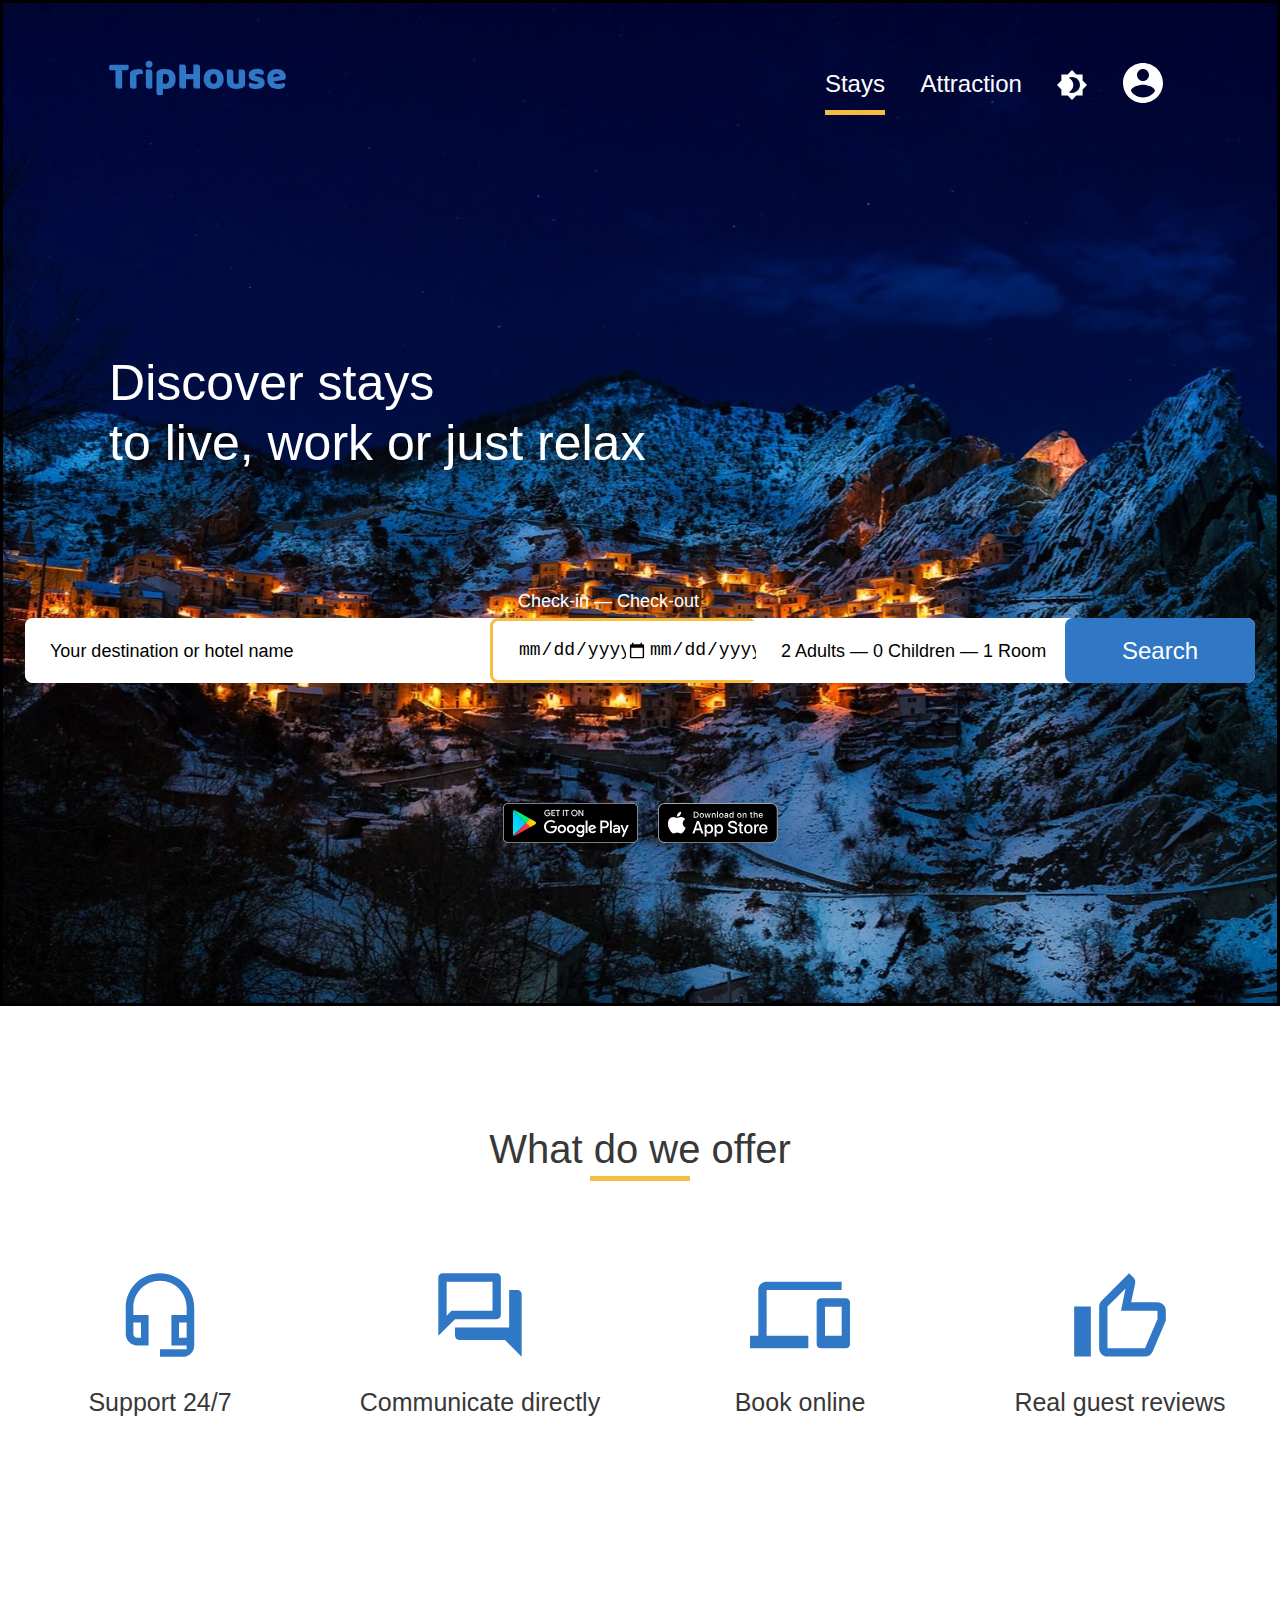
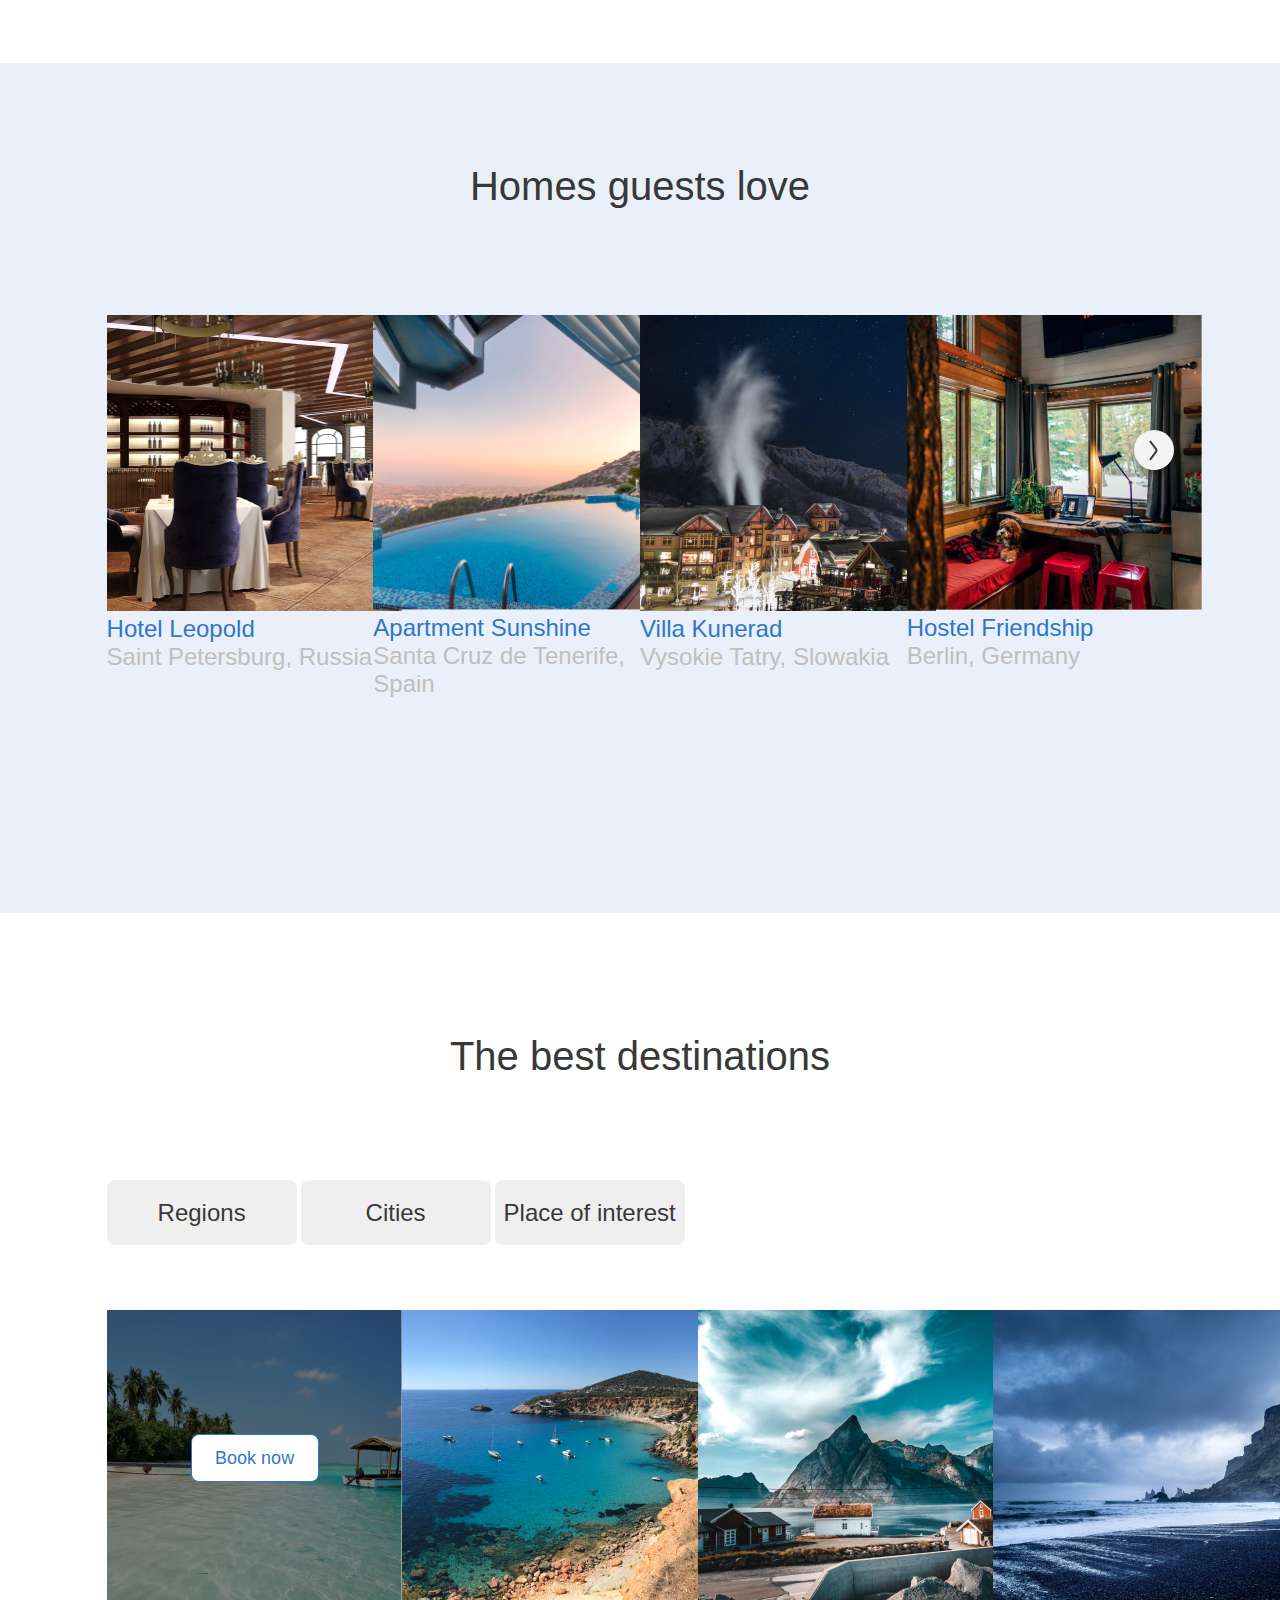
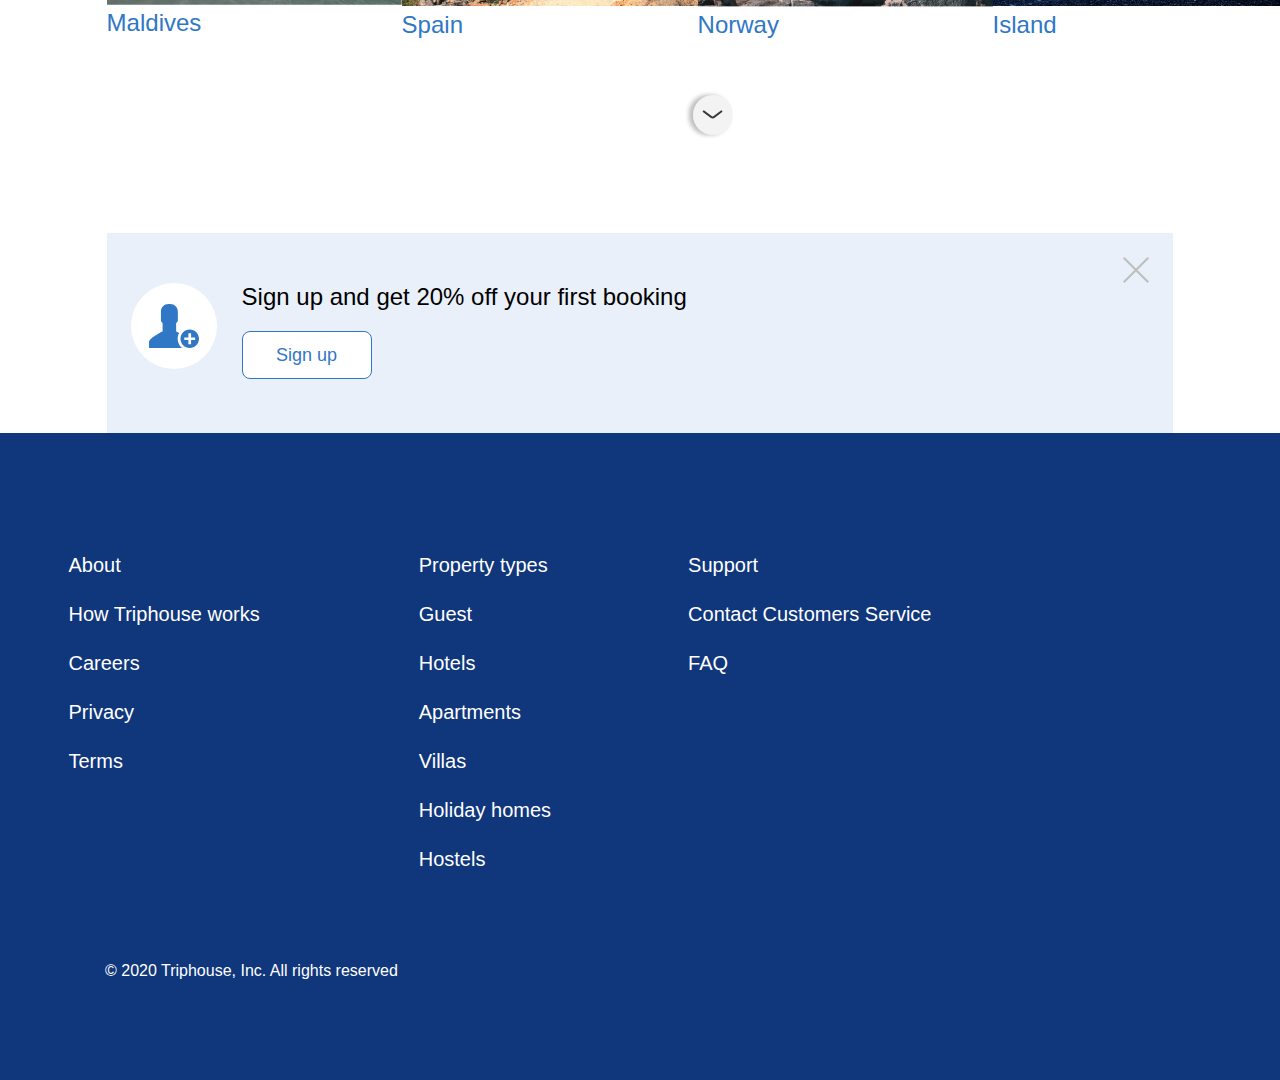
==== commit f64f229d: "change form" ====
--- a/index.html
+++ b/index.html
@@ -174,6 +174,10 @@
         <path d="M26 1.4857L24.5144 0L13 11.5143L1.4857 0L0 1.4857L11.5143 13L0 24.5144L1.4857 26L13 14.4857L24.5144 26L26 24.5144L14.4857 13L26 1.4857Z" fill="#BFBFBF"/>
 
     </symbol>
+    <symbol id="loupe-icon" viewBox="0 0 16 16">
+        <path d="M11.4351 10.0629H10.7124L10.4563 9.81589C11.3528 8.77301 11.8925 7.4191 11.8925 5.94625C11.8925 2.66209 9.23042 0 5.94625 0C2.66209 0 0 2.66209 0 5.94625C0 9.23042 2.66209 11.8925 5.94625 11.8925C7.4191 11.8925 8.77301 11.3528 9.81589 10.4563L10.0629 10.7124V11.4351L14.6369 16L16 14.6369L11.4351 10.0629ZM5.94625 10.0629C3.66838 10.0629 1.82962 8.22413 1.82962 5.94625C1.82962 3.66838 3.66838 1.82962 5.94625 1.82962C8.22413 1.82962 10.0629 3.66838 10.0629 5.94625C10.0629 8.22413 8.22413 10.0629 5.94625 10.0629Z"
+              fill="currentColor"/>
+    </symbol>
 </svg>
 
 <header class="back-img">
@@ -202,48 +206,40 @@
     </div>
 
     <div  class="position-main-text">
-        <span class="text-main">Discover stays <br> to live, work or just relax</span>
+        <h1 class="text-main search-section__title">Discover stays <br> to live, work or just relax</h1>
     </div>
 
     <div class="side-text-1 ">
-        <span class="side-text col-3">Your destination or hotel name</span><span class="side-text text-check col-3">Check-in — Check-out</span>
-    </div>
-    <form>
-
-    <div class="main-part">
-        <div>
-        <label for="city-change" class="side-text"> Your destination or hotel name</label>
-        <input id="city-change" list="city" class="block-1 " placeholder="New York" required>
-
-        <datalist id="city">
-            <option>New York</option>
-            <option>Washington</option>
-            <option>Los Angeles</option>
-            <option>Minsk</option>
-
-        </datalist>
-        </div>
-
-        <div class="block-2">
-
-            <input type="date" class="first-date" id="check-in">
-            <label for="check-in" class="side-text"> check-in</label>
-            <input type="date" class="second-date" id="check-out">
-            <label for="check-out" class="side-text"> check-out</label>
-
-        </div>
-        <div class="block-3 col-3">
-            <label class="first-number-label" for="first-number" >Adults</label>
-            <input type="number" id="first-number" min="1">
-            <label class="second-number-label" for="second-number" >Children</label>
-            <input type="number" id="second-number" min="0">
-            <label class="third-number-label" for="third-number">Room</label>
-            <input type="number" id="third-number" min="1">
-        </div>
-        <div>
-            <button class="block-4-button " ><span class="text-button" >Search</span></button>
-        </div>
-    </div>
+    </div>
+    <div class="search-section">
+
+    <form class="search-form text-form">
+        <div class="search-form__group destination">
+            <svg class="loupe-icon destination__loupe-icon">
+                <use href="#loupe-icon"/>
+            </svg>
+            <input type="text" name="destination" id="destination" class="destination__input" placeholder=" " required>
+            <label for="destination" class="destination__label">Your destination or hotel name</label>
+        </div>
+        <div class="search-form__group check">
+            <input type="date" class="date" name="check-in" id="check-in" placeholder=" " required>
+            <label for="check-in" class="check__label ">Check-in</label>
+            <input type="date" class="date" name="check-out" id="check-out" placeholder=" " required>
+            <label for="check-out" class="check__label">Check-out</label>
+            <label for="check-in" class="check__label check__label--desktop">Check-in — Check-out</label>
+        </div>
+        <div class="search-form__group ">
+            <input type="number" name="adults" id="adults" class="other-info__input" placeholder=" " min="1" required>
+            <label for="adults" class="other-info__label">Adults</label>
+            <span class="divisor"></span>
+            <input type="number" name="children" id="children" class="other-info__input" placeholder=" " min="0">
+            <label for="children" class="other-info__label">Children</label>
+            <span class="divisor"></span>
+            <input type="number" name="rooms" id="rooms" class="other-info__input" placeholder=" " min="1" required>
+            <label for="rooms" class="other-info__label">Rooms</label>
+            <label for="adults" class="other-info__label third-number-label">2 Adults — 0 Children — 1 Room</label>
+        </div>
+        <input type="submit" value="Search" class="submit-btn">
     </form>
     <section class="icon-bot">
       <svg class="icon-bot-1" width="135" height="40">
@@ -253,6 +249,7 @@
         <use href="#apple-store"/>
     </svg>
     </section>
+    </div>
 </header>
 <div class="help-div">
 <div class="capital-text top-lane">
--- a/about/style.css
+++ b/about/style.css
@@ -72,11 +72,6 @@
     margin-right: 8.33%;
 }
 
-.side-text-1{
-    margin-left: 140px ;
-    margin-top: 100px;
-}
-
 .top-padding{
     margin-top: 67px;
 }
@@ -131,90 +126,143 @@
     display: none;
 }
 
-.main-part{
-    display: flex;
-    justify-content: space-between;
-    margin-left: 8.33%;
+.search-section__title {
+    width: 540px;
+    font-size: 50px;
+    font-weight: 500;
+    line-height: 60px;
+    color: #ffffff;
+    margin-bottom: 145px;
+}
+
+.search-form {
+    display: flex;
+    font-size: 18px;
+    line-height: 21px;
+    background-color: #ffffff;
+    max-width: 1230px;
+    width: 100%;
+    height: 65px;
     border-radius: 8px;
-    width: auto;
-    margin-right: 8.33%;
-    height: 65px;
-    background-color: #FFFFFF;
-    box-sizing: border-box ;
-}
-
-.block-2{
-    display: flex;
-    justify-content: center;
-    margin-top: 0;
-    width: 260px;
-    height: 65px;
-    margin-left: 180px;
-}
-
-.block-2:hover{
+    margin: 0 auto;
+}
+
+.search-form label {
+    position: absolute;
+    left: 25px;
+    top: calc(50% - 21px / 2);
+}
+
+.search-form__group {
+    display: flex;
+    position: relative;
+}
+.search-form__group:hover{
     border: 3px solid #F5BD41;
     box-sizing: border-box;
     border-radius: 8px;
 }
-#first-number, #second-number, #third-number{
-    margin-left: 5px;
-    margin-top: 15px;
-    height: 25px;
-    width: 20px;
-}
-
-.third-number-label, .first-number-label, .second-number-label{
-    margin-top: 20px;
-}
-
-.second-number-label, .third-number-label{
-    margin-left: 5px;
-}
-
-.first-date{
-    margin-top: 10px;
-    height: 35px;
-    width: 70px ;
-}
-
-.second-date{
-    margin-top: 10px;
-    height: 35px;
-    width: 70px;
-    margin-left: 25px;
-}
-
-.block-3{
-    display: flex;
-    justify-content: center;
-    height: 65px;
-}
-
-.block-3:hover{
+
+.search-form__group input:first-of-type {
+    padding-left: 25px;
+}
+
+input {
+    border: none;
+    outline: none;
+    font-size: 18px;
+    line-height: 21px;
+}
+
+.destination {
+    max-width: 465px;
+    width: 100%;
+}
+
+.destination__input {
+    width: 100%;
+    border-radius: 8px;
+}
+
+.loupe-icon {
+    display: none;
+}
+
+.destination__label {
+    transition: all .25s;
+}
+
+.check {
+    max-width: 260px;
+    width: 100%;
+    border: 3px solid #f5bd41;
+    border-radius: 8px;
+    display: flex;
+}
+
+.check__label {
+    display: none;
+    }
+
+.check__label--desktop {
+    display: inline-block;
+}
+
+.date {
+    width: 50%;
+    border-radius: 8px;
+}
+
+.other-info {
+    max-width: 315px;
+    width: 100%;
+    margin-left: 37px;
+}
+.other-info:hover{
     border: 3px solid #F5BD41;
     box-sizing: border-box;
     border-radius: 8px;
 }
 
-.block-4-button {
-    height: 65px;
-    max-width: 180px;
+.other-info__input {
+    width: 33.3%;
+}
+
+.other-info__label {
+    display: none;
+}
+
+.third-number-label {
+    display: inline-block;
+}
+
+.submit-btn {
+    max-width: 190px;
     width: 100%;
     background-color: #3077C6;
+    font-size: 24px;
+    line-height: 28px;
+    color: #ffffff;
     border-radius: 8px;
     cursor: pointer;
-    font-size: 24px;
-    line-height: 28px;
-    border-color: #3077C6;
-}
-
-.block-1 {
-    border: #FFFFFF;
-    margin-top: 15px;
-    margin-left: 45px;
-    height: 30px;
-}
+    transition: all .2s;
+}
+
+.destination__input:not(:placeholder-shown) + .destination__label,
+.destination__input:focus + .destination__label,
+
+.date:not(:placeholder-shown) ~ .check__label--desktop,
+.date:focus ~ .check__label--desktop,
+
+.other-info__input:not(:placeholder-shown) ~ .third-number-label,
+.other-info__input:focus ~ .third-number-label{
+    transform: translateY(-50px);
+    color: #ffffff;
+    transition: all .25s;
+}
+
+
+
 
 
 .position-main-text{
@@ -236,8 +284,6 @@
 .icon-bot-1{
     margin-right: 20px;
 }
-
-
 
 .block-help{
     display: flex;
@@ -471,452 +517,408 @@
 .logo-white-bottom{
     display: none;
 }
-@media only screen and (max-width: 720px){
-
-    .col-sm-1{
-        width: 8.33% ;
-    }
-
-    .col-sm-2{
-        width: 16.66% ;
-    }
-
-    .col-sm-3{
-        width: 25% ;
-    }
-
-    .col-sm-4{
-        width: 33.32% ;
-    }
-
-    .col-sm-5{
-        width: 41.65% ;
-    }
-
-    .col-sm-6{
-        width: 50% ;
-    }
-
-    .col-sm-7{
-        width: 58.31% ;
-    }
-
-    .col-sm-8{
-        width: 66.64% ;
-    }
-
-    .col-sm-9{
-        width: 74.97% ;
-    }
-
-    .col-sm-10{
-        width: 83.3% ;
-    }
-
-    .col-sm-11{
-        width: 91.63% ;
+@media only screen and (max-width: 720px) {
+
+    .col-sm-1 {
+        width: 8.33%;
+    }
+
+    .col-sm-2 {
+        width: 16.66%;
+    }
+
+    .col-sm-3 {
+        width: 25%;
+    }
+
+    .col-sm-4 {
+        width: 33.32%;
+    }
+
+    .col-sm-5 {
+        width: 41.65%;
+    }
+
+    .col-sm-6 {
+        width: 50%;
+    }
+
+    .col-sm-7 {
+        width: 58.31%;
+    }
+
+    .col-sm-8 {
+        width: 66.64%;
+    }
+
+    .col-sm-9 {
+        width: 74.97%;
+    }
+
+    .col-sm-10 {
+        width: 83.3%;
+    }
+
+    .col-sm-11 {
+        width: 91.63%;
     }
 
     .col-sm-12 {
-        width: 100% ;
-    }
-
-    .logo-blue{
+        width: 100%;
+    }
+
+    .logo-blue {
         margin-top: 15px;
         width: 125px;
         height: 25px;
     }
-    .position-main-text{
+
+    .position-main-text {
         margin-top: 50px;
     }
-    .text-top-lane{
-        display: none;
-    }
-    .top-padding{
+
+    .text-top-lane {
+        display: none;
+    }
+
+    .top-padding {
         margin-top: 14px;
     }
-    .icon-top-account{
+
+    .icon-top-account {
         margin-top: 10px;
         width: 24px;
         height: 24px;
     }
 
-    .icon-top-night{
+    .icon-top-night {
         width: 16px;
         height: 16px;
     }
 
-    .menu-icon{
+    .menu-icon {
         display: block;
         margin-top: 15px;
     }
 
-    .top-lane{
+    .top-lane {
         display: flex;
         justify-content: center;
         margin-top: 25px;
         font-size: 28px;
     }
-    .block-help{
+
+    .block-help {
         display: flex;
         flex-direction: column;
         line-height: 33px;
         margin-top: 30%;
     }
 
-    .text{
+    .text {
         font-size: 15px;
         line-height: 18px;
     }
 
-    .block-different-hotels{
+    .block-different-hotels {
         height: 500px;
         justify-content: center;
 
 
     }
-    .text-block-hotels{
+
+    .text-block-hotels {
         margin-top: 40px;
     }
 
-    .block-3-hotels{
-        display: none;
-    }
-
-    .block-4-hotels{
-        display: none;
-    }
-
-    .text-hotels{
+    .block-3-hotels {
+        display: none;
+    }
+
+    .block-4-hotels {
+        display: none;
+    }
+
+    .text-hotels {
         font-size: 12px;
     }
 
-    .text-hotels-grey{
+    .text-hotels-grey {
         font-size: 12px;
     }
-    .hotels-image{
-    margin-top: 40px;
-    justify-content: center;
-
-}
-
-    .block-1-hotels{
-    margin-right: 20px;
-}
-    .image-1-hotels{
+
+    .hotels-image {
+        margin-top: 40px;
+        justify-content: center;
+
+    }
+
+    .block-1-hotels {
+        margin-right: 20px;
+    }
+
+    .image-1-hotels {
         width: 100%;
         height: 155px;
 
     }
 
-    .image-2-hotels{
+    .image-2-hotels {
         width: 100%;
         height: 155px;
     }
-    .icon-arrows{
+
+    .icon-arrows {
         top: 20%;
         right: 19%;
     }
 
-    .first-column-text{
-        display: none;
-    }
-    .second-column-text{
-        display: none;
-    }
-    .button-block{
+    .first-column-text {
+        display: none;
+    }
+
+    .second-column-text {
+        display: none;
+    }
+
+    .button-block {
         display: flex;
         justify-content: center;
     }
-    .button-destinations-1,.button-destinations-2,.button-destinations-3{
+
+    .button-destinations-1, .button-destinations-2, .button-destinations-3 {
         margin-top: 32px;
         border-radius: 4px;
         width: 98px;
         height: 32px;
         margin-right: 8.33%;
     }
-    .third-column-text{
-        display: none;
-    }
-    .first-column-text-main{
+
+    .third-column-text {
+        display: none;
+    }
+
+    .first-column-text-main {
         text-decoration: underline;
     }
-    .second-column-text-main{
+
+    .second-column-text-main {
         text-decoration: underline;
         margin-right: 40px;
     }
-    .third-column-text-main{
+
+    .third-column-text-main {
         text-decoration: underline;
     }
-    .sign-up{
-        display: none;
-    }
-    .image-destinations{
+
+    .sign-up {
+        display: none;
+    }
+
+    .image-destinations {
         justify-content: center;
     }
-    .text-destination-header{
+
+    .text-destination-header {
         margin-top: 40px;
         font-size: 28px;
     }
-    .image-destinations-3,.image-destinations-4{
-        display: none;
-    }
-
-    .image-destinations-1{
+
+    .image-destinations-3, .image-destinations-4 {
+        display: none;
+    }
+
+    .image-destinations-1 {
         margin-right: 16px;
     }
 
-    .image-1-destinations{
+    .image-1-destinations {
         filter: none;
     }
 
-    .button-destinations-1,.button-destinations-2,.button-destinations-3{
+    .button-destinations-1, .button-destinations-2, .button-destinations-3 {
         width: 98px;
         height: 32px;
     }
 
-    .text-button-destinations-3{
-        display: none;
-    }
+    .text-button-destinations-3 {
+        display: none;
+    }
+
     main-part
-    .text-button-destinations{
+    .text-button-destinations {
         font-size: 19px;
     }
-    .button-image-destinations-1{
-        display: none;
-    }
-    .image-1-destinations{
+
+    .button-image-destinations-1 {
+        display: none;
+    }
+
+    .image-1-destinations {
         width: 156px;
         height: 156px;
     }
-    .image-2-destinations{
+
+    .image-2-destinations {
         width: 156px;
         height: 156px;
     }
-    .icon-arrows-destinations{
+
+    .icon-arrows-destinations {
         transform: rotate(0);
         right: -25px;
         top: 35%;
     }
-    .bottom-text{
+
+    .bottom-text {
         display: flex;
         justify-content: center;
         margin-top: 35px;
         padding-bottom: 40px;
         margin-left: 0;
     }
-    .columns{
+
+    .columns {
         display: flex;
-        justify-content: center ;
-        margin-top:  40px;
-
-    }
-    .logo-white-bottom{
+        justify-content: center;
+        margin-top: 40px;
+
+    }
+
+    .logo-white-bottom {
         display: flex;
         align-items: center;
         justify-content: center;
     }
-}
-
-@media only screen and (max-width: 360px){
-
-    .col-sm-1{
-        width: 8.33% ;
-    }
-
-    .col-sm-2{
-        width: 16.66% ;
-    }
-
-    .col-sm-3{
-        width: 25% ;
-    }
-
-    .col-sm-4{
-        width: 33.32% ;
-    }
-
-    .col-sm-5{
-        width: 41.65% ;
-    }
-
-    .col-sm-6{
-        width: 50% ;
-    }
-
-    .col-sm-7{
-        width: 58.31% ;
-    }
-
-    .col-sm-8{
-        width: 66.64% ;
-    }
-
-    .col-sm-9{
-        width: 74.97% ;
-    }
-
-    .col-sm-10{
-        width: 83.3% ;
-    }
-
-    .col-sm-11{
-        width: 91.63% ;
-    }
-
-    .col-sm-12 {
-        width: 100% ;
-    }
-
-    .logo-blue{
-        margin-top: 15px;
-        width: 125px;
-        height: 25px;
-    }
-    .position-main-text{
-        margin-top: 50px;
-    }
-    .text-top-lane{
-        display: none;
-    }
-    .top-padding{
-        margin-top: 14px;
-    }
-    .icon-top-account{
-        margin-top: 10px;
-        width: 24px;
-        height: 24px;
-    }
-
-    .icon-top-night{
+
+    .search-form {
+        flex-direction: column;
+        height: unset;
+        background-color: #F5BD41;
+        padding: 8px;
+    }
+
+    .search-form__group {
+        display: flex;
+        margin-bottom: 8px;
+    }
+
+    .other-info {
+        margin-left: 0;
+    }
+
+    .search-form__group .date.date,
+    .search-form__group .other-info__input.other-info__input {
+        padding-left: 8px;
+    }
+
+    .search-form input {
+        height: 50px;
+        border-radius: 4px;
+        font-weight: 500;
+        font-size: 15px;
+        line-height: 18px;
+    }
+
+    .search-form label {
+        font-weight: 500;
+        font-size: 15px;
+        line-height: 18px;
+    }
+
+    .destination, .check, .other-info {
+        max-width: unset;
+    }
+
+    .destination__loupe-icon {
+        display: inline-block;
+        position: absolute;
         width: 16px;
         height: 16px;
-    }
-
-    .menu-icon{
-        display: block;
-        margin-top: 15px;
-    }
-
-    .top-lane{
-        display: flex;
-        justify-content: center;
-        margin-top: 25px;
-        font-size: 28px;
-    }
-    .block-help{
-        display: flex;
-        flex-direction: column;
-        line-height: 33px;
-        margin-top: 30%;
-    }
-
-    .text{
-        font-size: 15px;
-        line-height: 18px;
-    }
-
-    .block-different-hotels{
-        height: 500px;
-        justify-content: center;
-
-
-    }
-    .text-block-hotels{
-        margin-top: 40px;
-    }
-
-    .block-3-hotels{
-        display: none;
-    }
-
-    .block-4-hotels{
-        display: none;
-    }
-
-    .text-hotels{
+        color: #BFBFBF;
+        top: 15px;
+        left: 12px;
+    }
+
+    .search-form input.destination__input {
+        padding-left: 35px;
+    }
+
+    .search-form label.destination__label {
+        left: 35px;
+    }
+
+    .check {
+        border: none;
+    }
+
+    .date:not(:first-child) {
+        margin-left: 8px;
+    }
+
+    .check__label, .other-info__label, .other-info__input {
+        display: inline-block;
+    }
+
+    .check__label:nth-child(4) {
+        position: absolute;
+        left: calc(50% + 8px + 8px);
+    }
+
+    .check__label--desktop {
+        display: none;
+    }
+
+    .other-info__input {
+        width: 33.3%;
+        margin-right: -1px;
+    }
+
+    .search-form .other-info__input {
+        border-radius: 0;
+    }
+
+    .third-number-label {
+        display: none;
+    }
+
+    .other-info label:nth-child(5) {
+        position: absolute;
+        left: calc(33.3% + 8px);
+    }
+
+    .other-info label:nth-child(8) {
+        position: absolute;
+        left: calc(33.3% * 2 + 8px);
+    }
+
+    .other-info__label, .check__label {
+        transition: all .25s;
+    }
+
+
+    .destination__input:not(:placeholder-shown) + .destination__label,
+    .destination__input:focus + .destination__label,
+    .date:not(:placeholder-shown) + .check__label,
+    .date:focus + .check__label,
+    .other-info__input:not(:placeholder-shown) + .other-info__label,
+    .other-info__input:focus + .other-info__label {
+        transform: translateY(-15px);
+        color: #383838;
         font-size: 12px;
-    }
-
-    .text-hotels-grey{
-        font-size: 12px;
-    }
-    .hotels-image{
-        margin-top: 40px;
-        justify-content: center;
-
-    }
-
-    .block-1-hotels{
-        margin-right: 20px;
-    }
-    .image-1-hotels{
-        width: 100%;
-        height: 155px;
-
-    }
-
-    .image-2-hotels{
-        width: 100%;
-        height: 155px;
-    }
-    .icon-arrows{
-        top: 20%;
-        right: 19%;
-    }
-
-    .first-column-text{
-        display: none;
-    }
-    .second-column-text{
-        display: none;
-    }
-    .third-column-text{
-        display: none;
-    }
-    .first-column-text-main{
-        text-decoration: underline;
-    }
-    .second-column-text-main{
-        text-decoration: underline;
-        margin-right: 40px;
-    }
-    .third-column-text-main{
-        text-decoration: underline;
-    }
-    .sign-up{
-        display: none;
-    }
-    .image-destinations-3,.image-destinations-4{
-        display: none;
-    }
-    .image-1-destinations{
-        filter: none;
-    }
-    .button-image-destinations-1{
-        display: none;
-    }
-    .icon-arrows-destinations{
-        transform: rotate(0);
-        right: -25px;
-        top: 40%;
-    }
-    .bottom-text{
-        display: flex;
-        justify-content: center;
-        margin-top: 35px;
-        padding-bottom: 40px;
-        margin-left: 0;
-    }
-    .columns{
-        display: flex;
-        justify-content: center ;
-        margin-top:  40px;
-
-    }
-    .logo-white-bottom{
-        display: flex;
-        align-items: center;
-        justify-content: center;
-    }
-}
+        transition: all .25s;
+    }
+
+    .divisor {
+        height: 30px;
+        width: 1px;
+        background-color: #bfbfbf;
+        transform: translateY(30%);
+    }
+
+    .submit-btn {
+        height: 50px;
+        max-width: unset;
+        width: 100%
+    }
+}
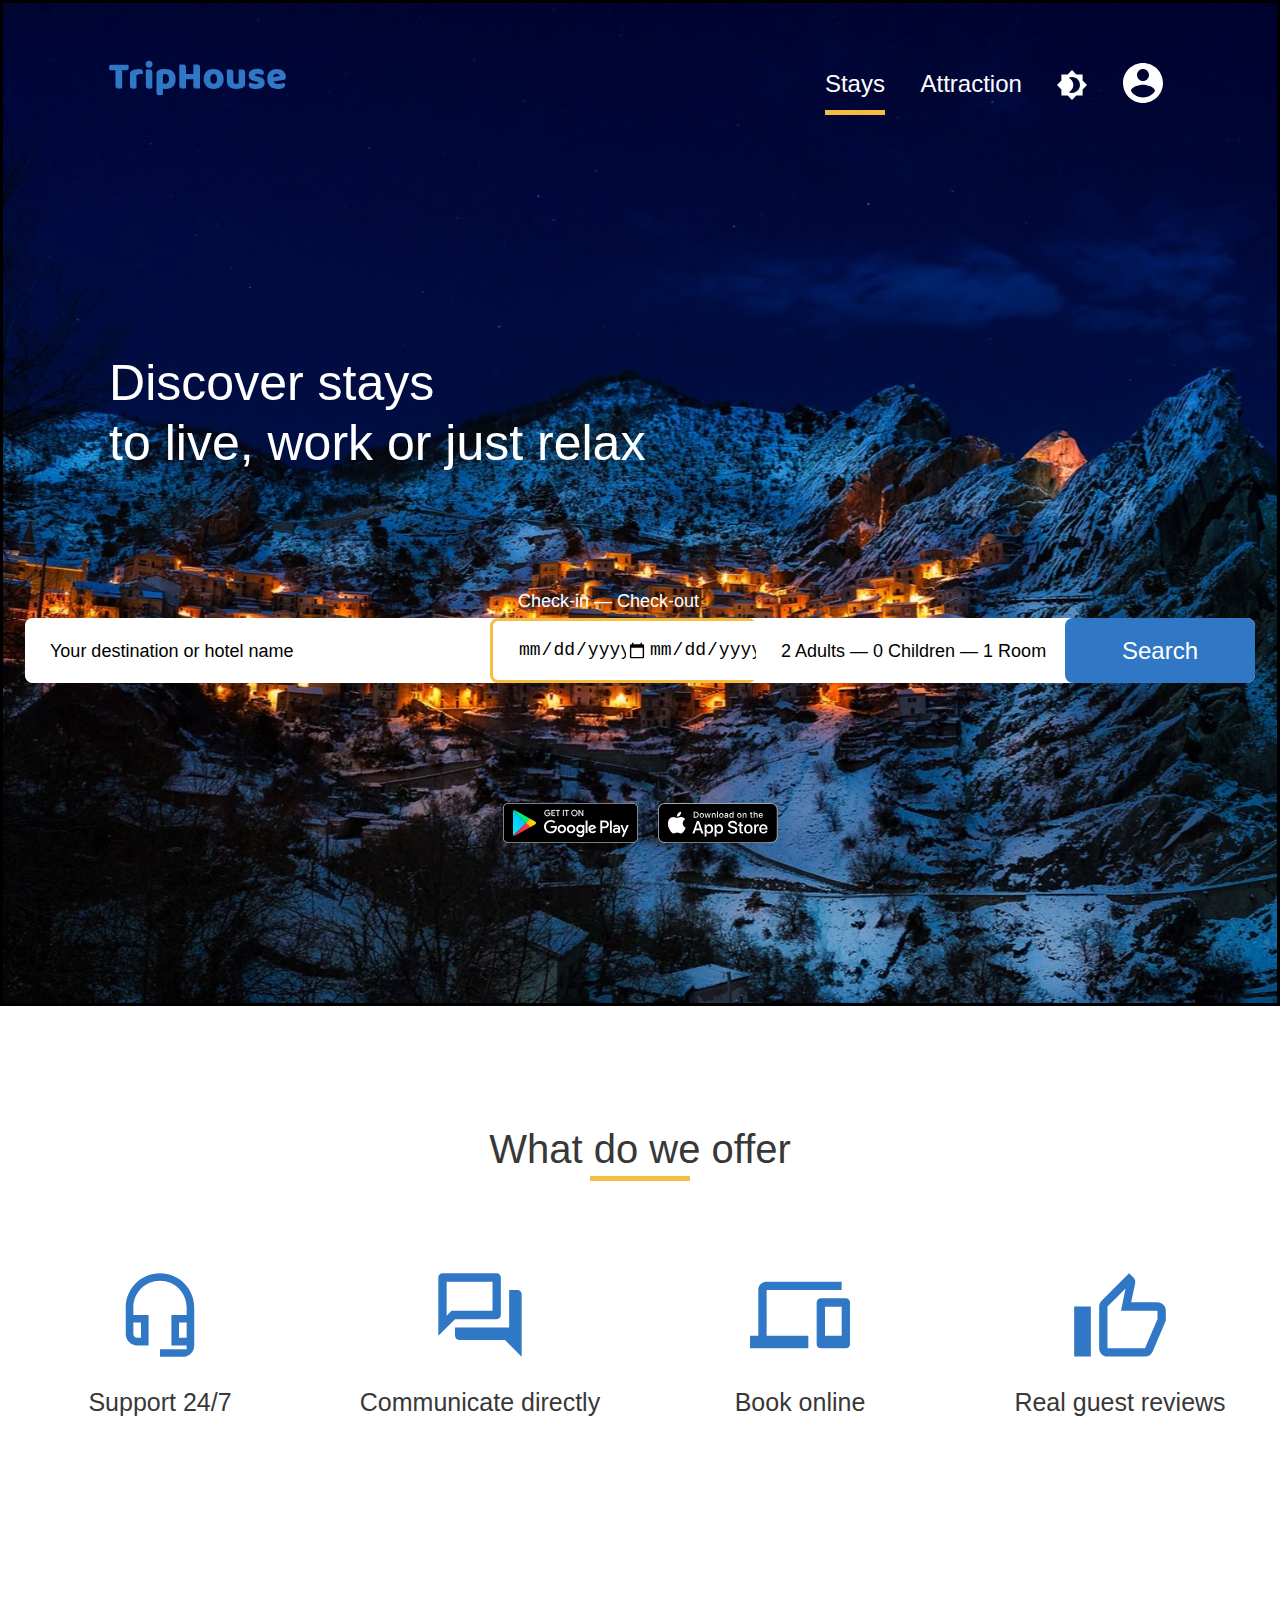
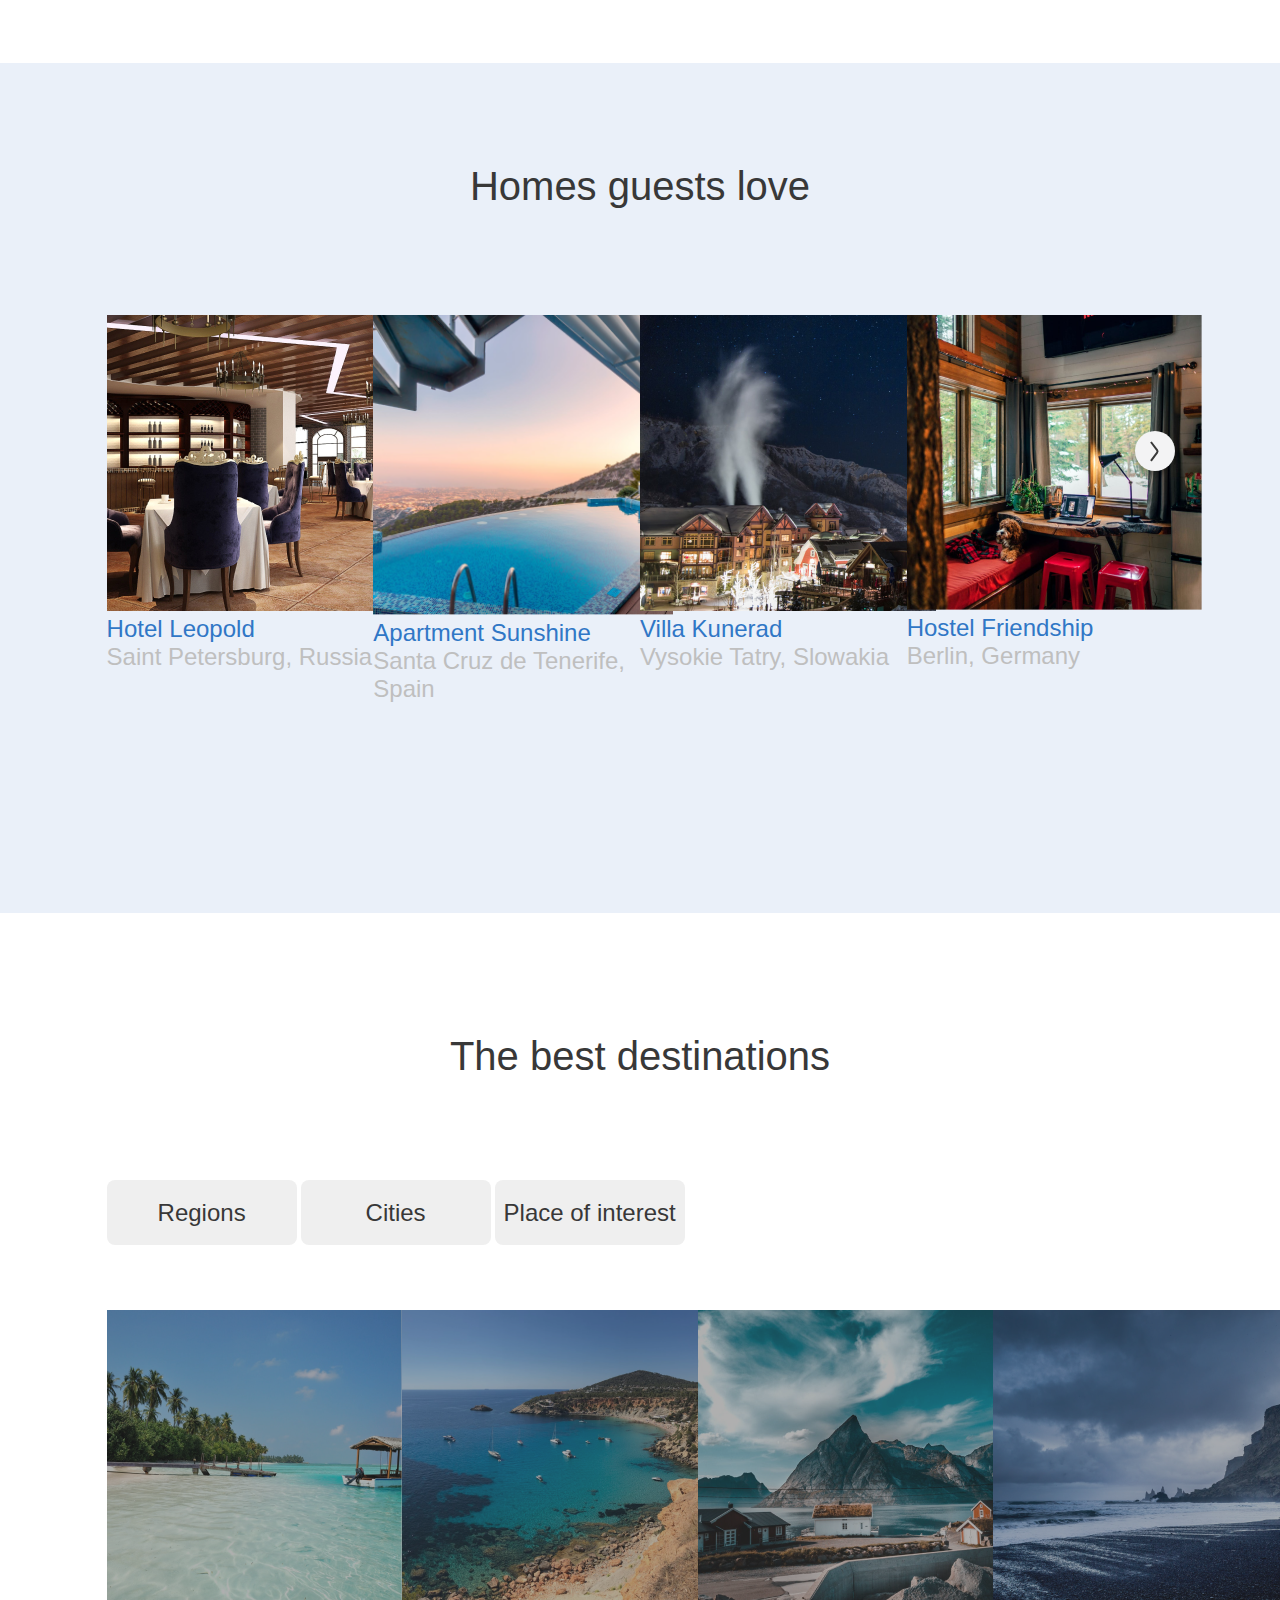
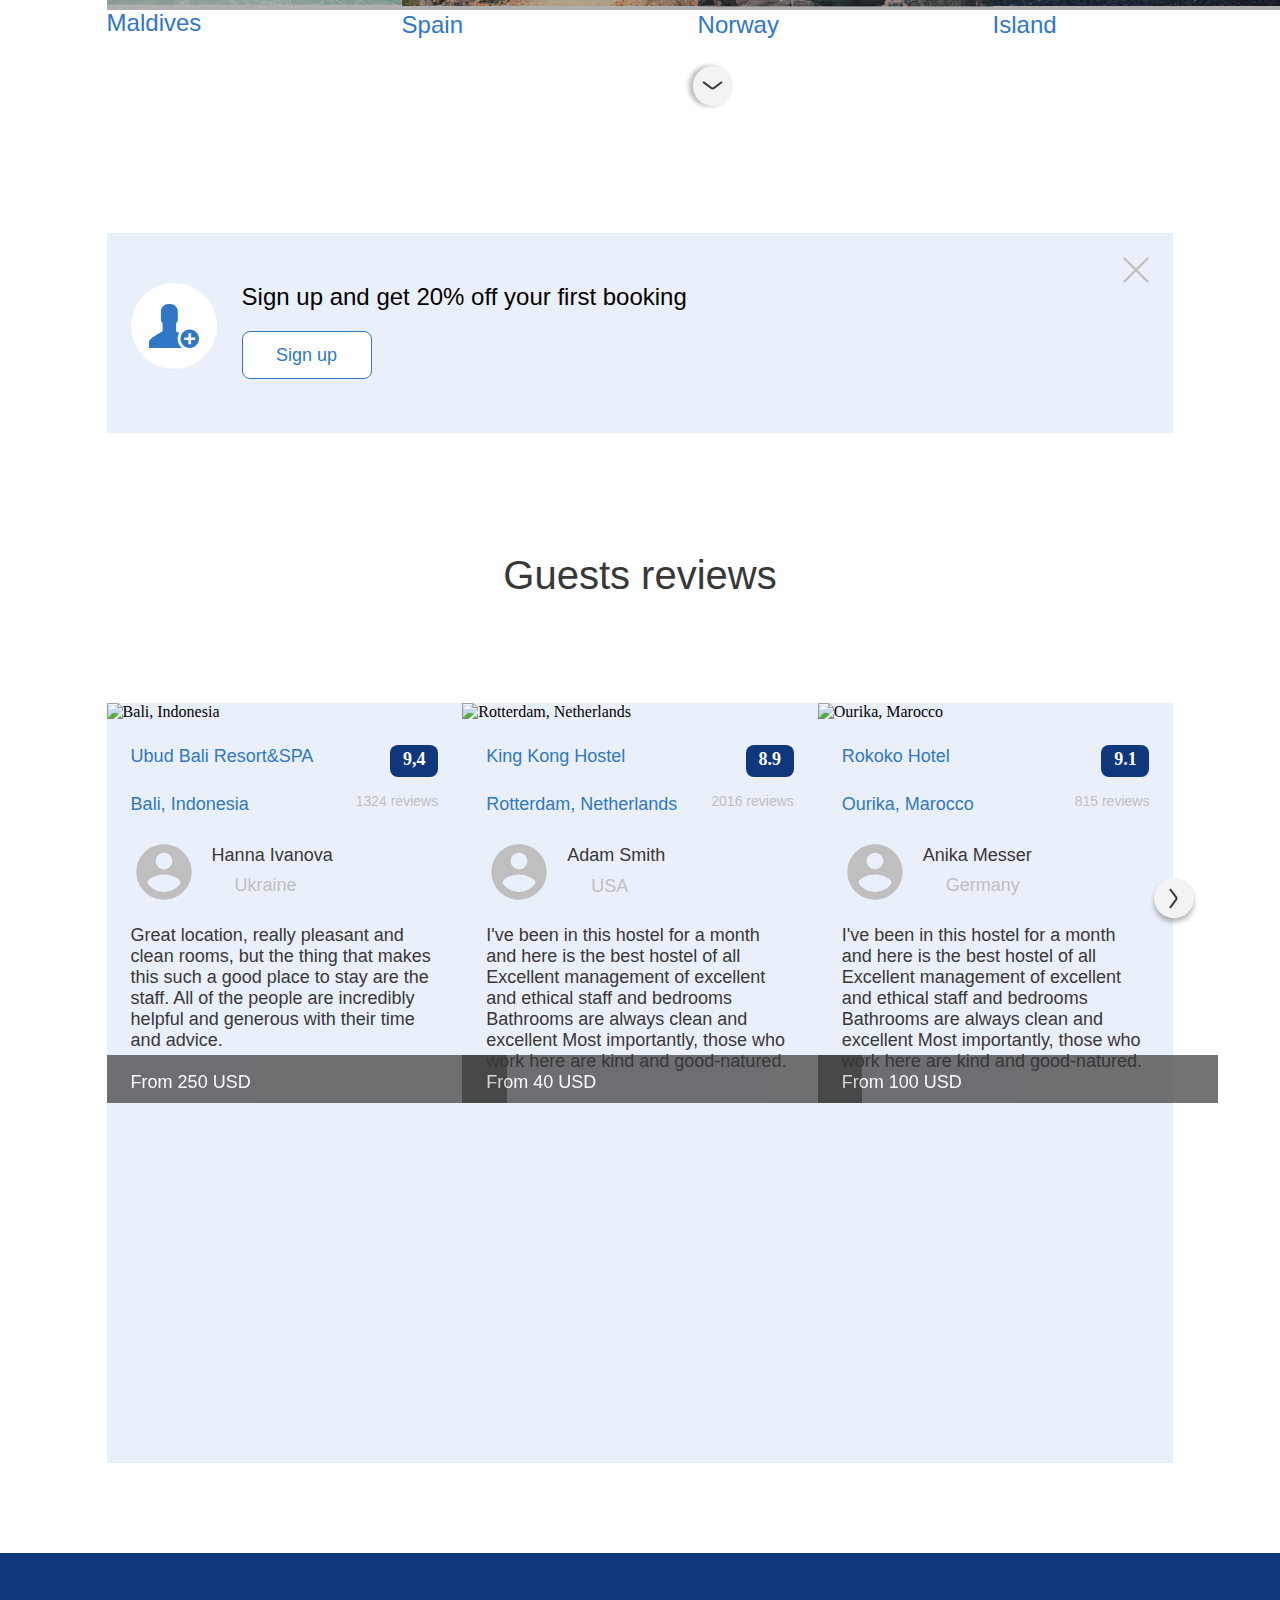
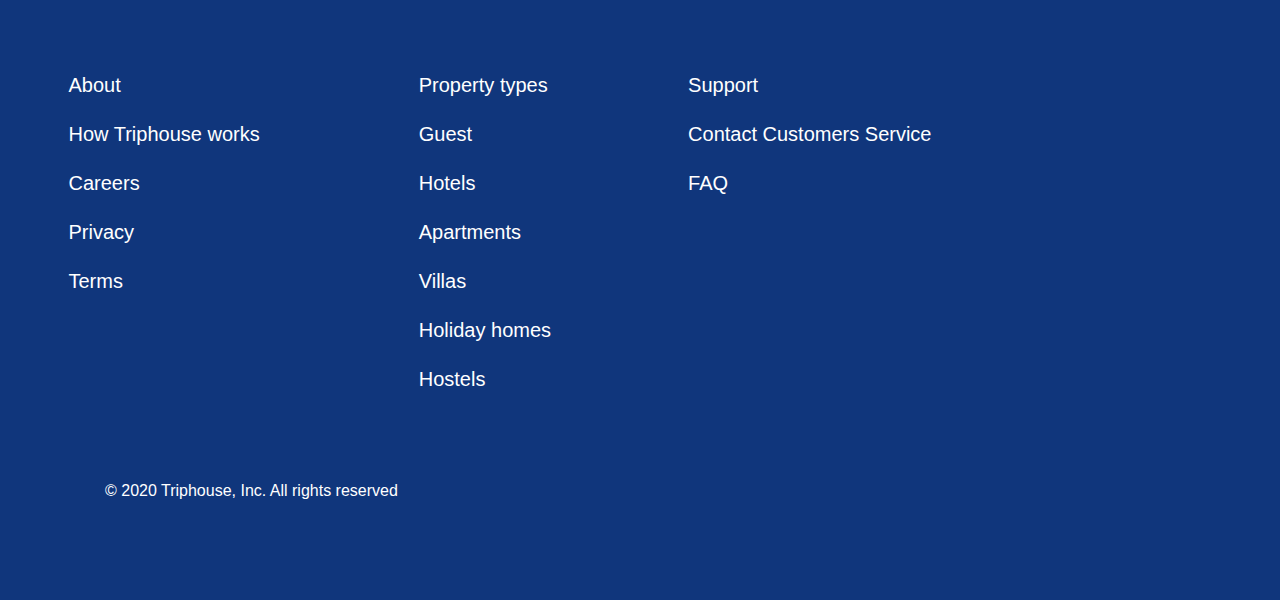
==== commit b4ff20e0: "11-lesson( flags don't work, check in another file, everything works)   fixed another homework" ====
--- a/index.html
+++ b/index.html
@@ -178,6 +178,39 @@
         <path d="M11.4351 10.0629H10.7124L10.4563 9.81589C11.3528 8.77301 11.8925 7.4191 11.8925 5.94625C11.8925 2.66209 9.23042 0 5.94625 0C2.66209 0 0 2.66209 0 5.94625C0 9.23042 2.66209 11.8925 5.94625 11.8925C7.4191 11.8925 8.77301 11.3528 9.81589 10.4563L10.0629 10.7124V11.4351L14.6369 16L16 14.6369L11.4351 10.0629ZM5.94625 10.0629C3.66838 10.0629 1.82962 8.22413 1.82962 5.94625C1.82962 3.66838 3.66838 1.82962 5.94625 1.82962C8.22413 1.82962 10.0629 3.66838 10.0629 5.94625C10.0629 8.22413 8.22413 10.0629 5.94625 10.0629Z"
               fill="currentColor"/>
     </symbol>
+    <symbol id="account-reviews" viewBox="0 0 54 54" fill="none" xmlns="http://www.w3.org/2000/svg">
+        <path d="M27.0002 0.333252C12.2802 0.333252 0.333496 12.2799 0.333496 26.9999C0.333496 41.7199 12.2802 53.6666 27.0002 53.6666C41.7202 53.6666 53.6668 41.7199 53.6668 26.9999C53.6668 12.2799 41.7202 0.333252 27.0002 0.333252ZM27.0002 8.33325C31.4268 8.33325 35.0002 11.9066 35.0002 16.3333C35.0002 20.7599 31.4268 24.3333 27.0002 24.3333C22.5735 24.3333 19.0002 20.7599 19.0002 16.3333C19.0002 11.9066 22.5735 8.33325 27.0002 8.33325ZM27.0002 46.1999C20.3335 46.1999 14.4402 42.7866 11.0002 37.6133C11.0802 32.3066 21.6668 29.3999 27.0002 29.3999C32.3068 29.3999 42.9202 32.3066 43.0002 37.6133C39.5602 42.7866 33.6668 46.1999 27.0002 46.1999Z" fill="#BFBFBF"/>
+
+    </symbol>
+    <symbol viewBox="0 0 18 18" fill="none" xmlns="http://www.w3.org/2000/svg" xmlns:xlink="http://www.w3.org/1999/xlink" id="de">
+        <!--width="18" height="18"-->
+            <path d="M0 18.26H18V0.26H0V18.26Z" fill="url(#pattern0)"/>
+            <defs>
+                <pattern id="pattern0" patternContentUnits="objectBoundingBox" width="1" height="1">
+                    <use xlink:href="#image0" transform="scale(0.015625)"/>
+                </pattern>
+                <image id="image0" width="64" height="64" xlink:href="[data-uri]"/>
+            </defs>
+    </symbol>
+    <symbol viewBox="0 0 18 18" fill="none" xmlns="http://www.w3.org/2000/svg" xmlns:xlink="http://www.w3.org/1999/xlink" id="ua" >
+            <path d="M0 18.26H18V0.26H0V18.26Z" fill="url(#pattern1)"/>
+            <defs>
+                <pattern id="pattern1" patternContentUnits="objectBoundingBox" width="1" height="1">
+                    <use xlink:href="#image1" transform="scale(0.015625)"/>
+                </pattern>
+                <image id="image1" width="64" height="64" xlink:href="[data-uri]"/>
+            </defs>
+    </symbol>
+    <symbol viewBox="0 0 19 19" fill="none" xmlns="http://www.w3.org/2000/svg" xmlns:xlink="http://www.w3.org/1999/xlink" id="usa">
+
+        <path d="M0 18.26H18V0.26H0V18.26Z" fill="url(#pattern2)"/>
+        <defs>
+            <pattern id="pattern2" patternContentUnits="objectBoundingBox" width="1" height="1">
+                <use xlink:href="#image2" transform="scale(0.015625)"/>
+            </pattern>
+            <image id="image2" width="64" height="64" xlink:href="[data-uri]"/>
+        </defs>
+    </symbol>
 </svg>
 
 <header class="back-img">
@@ -315,13 +348,14 @@
     <div class="hotels-photo col-3 block-3-hotels">
         <img src="about/img/Rectangle 50.png" height="296" width="296"
         alt="Villa Kunerad"
-        /> <br/>
+        class="image-4-hotels"/> <br/>
         <span class="text-hotels">Villa Kunerad</span><br/>
         <span class="text-hotels-grey">Vysokie Tatry, Slowakia</span>
     </div>
     <div class="hotels-photo block-4-hotels col-3">
         <img src="about/img/Rectangle 51.png" height="295" width="295"
-        alt="Hostel Friendship"/>
+        alt="Hostel Friendship"
+        class="image-4-hotels"/>
         <br/>
         <span class="text-hotels">Hostel Friendship</span><br/>
         <span class="text-hotels-grey">Berlin, Germany</span>
@@ -345,47 +379,180 @@
     </div>
     <div class="image-destinations">
         <div class="image-destinations-1">
-            <img src="about/img/1.png" height="295" width="295"
-    alt="Maldives"
+            <img src="about/img/1.png"
+            alt="Maldives"
             class="image-1-destinations"/><br/>
             <span class="text-image-destinations">Maldives</span>
             <button class="button-image-destinations-1"><span class="text-button-image-destinations-1">Book now</span>
             </button>
     </div>
         <div class="image-destinations-2">
-            <img src="about/img/2.png" height="297" width="296"
+            <img src="about/img/2.png"
             alt="Spain"
             class="image-2-destinations"/>
             <br/>
             <span class="text-image-destinations">Spain</span>
+            <button class="button-image-destinations-1"><span class="text-button-image-destinations-1">Book now</span></button>
+
             <svg width="48" height="48" class="icon-arrows-destinations">
                 <use href="#icon-arrow"/>
             </svg>
         </div>
         <div class="image-destinations-3">
-            <img src="about/img/3.png" height="297" width="295"
+            <img src="about/img/3.png"
             alt="Norway"/><br/>
             <span class="text-image-destinations">Norway</span>
+            <button class="button-image-destinations-1"><span class="text-button-image-destinations-1">Book now</span></button>
         </div>
         <div class="image-destinations-4">
-            <img src="about/img/4.png" height="297" width="296"
+            <img src="about/img/4.png"
             alt="Island"/><br/>
             <span class="text-image-destinations">Island</span>
-        </div>
-</div>
-</div>
-<div class="sign-up">
+            <button class="button-image-destinations-1"><span class="text-button-image-destinations-1">Book now</span></button>
+        </div>
+</div>
+</div>
+<div class="adaptive-change">
+<section class="sign-up">
     <svg width="26" height="26" class="cross-closure">
         <use href="#cross-closure"/>
     </svg>
     <svg width="86" height="86" class="account-user">
         <use href="#account-user"/>
     </svg>
-    <div class="zxc">
+
+        <svg class="svg-logo-white"><use href="#logo-white"/></svg>
+    <div class="main-part-sign-up">
         <span class="text-sign-up">Sign up and get 20% off your first booking</span>
         <button class="button-sign-up"><span class="text-button-sign-up">Sign up</span></button>
-    </div>
-</div>
+
+</div>
+    <span class="text-sign-up-install">Install</span>
+</section>
+
+<section class="reviews">
+    <div class=" div-text-reviews-main">
+        <span class="capital-text"> Guests reviews</span>
+    </div>
+    <div class="img-reviews-all">
+    <div class="container-img-reviews ">
+        <div class="container1-reviews">
+        <img src="about/img/img1.png"
+    class=""
+        alt="Bali, Indonesia"/>
+        </div>
+        <div class="first-part-reviews">
+        <span class="span-text-reviews-first" >Ubud Bali Resort&SPA</span>
+            <div class="first-part-reviews-score">
+                <span class="first-part-reviews-score-rectangle">9,4</span></div>
+        </div>
+        <div class="second-part-reviews">
+            <span class="span-text-reviews-second">Bali, Indonesia</span>
+
+            <span class="watch-reviews-text">1324 reviews</span>
+        </div>
+        <div class="third-part-reviews">
+        <svg height="56" width="56" class="account-reviews">
+            <use href="#account-reviews"/>
+        </svg>
+            <div class="third-position-text">
+            <span class="text-reviews-third">Hanna Ivanova</span>
+
+            <span class="text-reviews-third-bottom">
+                <svg width="18" height="18">
+                    <use href="#ua"/>
+                </svg>
+                Ukraine</span>
+            </div>
+        </div>
+        <div class="text-first-column-reviews">
+        <span class="text-reviews-third" >Great location, really pleasant and clean rooms, but the thing that makes this such a good place to stay are the staff. All of the people are incredibly helpful and generous with their time and advice. </span>
+        </div>
+        <div class="div-img-reviews-1">
+        <span class="text-img-reviews">From 250 USD</span>
+        </div>
+    </div>
+    <div class="container-img-reviews container2-reviews">
+        <img src="about/img/img2.png"
+             class="img-reviews-1"
+        alt="Rotterdam, Netherlands"/>
+        <div class="first-part-reviews">
+            <span class="span-text-reviews-first">King Kong Hostel</span>
+            <div class="first-part-reviews-score">
+                <span class="first-part-reviews-score-rectangle">8.9</span></div>
+        </div>
+        <div class="second-part-reviews">
+            <span class="span-text-reviews-second">Rotterdam, Netherlands</span>
+
+            <span class="watch-reviews-text">2016 reviews</span>
+        </div>
+        <div class="third-part-reviews" >
+            <svg height="56" width="56" class="account-reviews">
+                <use href="#account-reviews"/>
+            </svg>
+            <div class="third-position-text">
+                <span class="text-reviews-third">Adam Smith</span>
+
+                <span class="text-reviews-third-bottom">
+                    <svg width="19" height="19">
+                        <use href="#usa"/>
+                    </svg>
+                    USA</span>
+            </div>
+        </div>
+        <div class="text-first-column-reviews ">
+            <span class="text-reviews-third">I've been in this hostel for a month and here is the best hostel of all
+Excellent management of excellent and ethical staff and bedrooms Bathrooms are always clean and excellent
+Most importantly, those who work here are kind and good-natured. </span>
+        </div>
+        <div class="div-img-reviews-2">
+        <span class="text-img-reviews">From 40 USD</span>
+        </div>
+    </div>
+    <div class="container-img-reviews container3-reviews">
+        <img src="about/img/img3.png"
+             class="img-reviews-1"
+        alt="Ourika, Marocco"/>
+        <div class="first-part-reviews">
+            <span class="span-text-reviews-first" >Rokoko Hotel</span>
+            <div class="first-part-reviews-score">
+                <span class="first-part-reviews-score-rectangle">9.1</span></div>
+        </div>
+        <div class="second-part-reviews">
+            <span class="span-text-reviews-second">Ourika, Marocco</span>
+
+            <span class="watch-reviews-text">815 reviews</span>
+        </div>
+        <div class="third-part-reviews" >
+            <svg height="56" width="56" class="account-reviews">
+                <use href="#account-reviews"/>
+            </svg>
+            <div class="third-position-text">
+                <span class="text-reviews-third">Anika Messer</span>
+
+                <span class="text-reviews-third-bottom">
+                    <svg width="18" height="18">
+                        <use href="#de"/>
+                    </svg>
+                    Germany</span>
+            </div>
+        </div>
+        <div class="text-first-column-reviews">
+            <span class="text-reviews-third">I've been in this hostel for a month and here is the best hostel of all
+Excellent management of excellent and ethical staff and bedrooms Bathrooms are always clean and excellent
+Most importantly, those who work here are kind and good-natured. </span>
+        </div>
+        <div class="div-img-reviews-3">
+        <span class="text-img-reviews">From 100 USD</span>
+    </div>
+        <svg width="48" height="48" class="icon-arrow-reviews"><use href="#icon-arrow"/>
+        </svg>
+    </div>
+</div>
+</section>
+</div>
+
+
 <footer class="back-color">
     <div class="logo-white-bottom">
     <svg width="98" height="19">
--- a/about/style.css
+++ b/about/style.css
@@ -353,18 +353,18 @@
 
 .icon-arrows{
     position: absolute;
-    right: -5px;
+    right: -0.5%;
     top: 30%;
 }
 
 .image-1-hotels{
-    width: 295px;
-    height: 296px;
+    max-width: 300px;
+    max-height: 300px;
 }
 
 .image-2-hotels{
-    width: 297px;
-    height: 295px;
+    width: 300px;
+    height: 300px;
 }
 
 .destinations{
@@ -406,11 +406,22 @@
     margin-top: 65px;
 }
 .image-destinations-1{
+    max-width: 300px;
+    max-height: 300px;
     position: relative;
 }
-.image-1-destinations{
-    filter: brightness(50%)
-}
+.image-destinations-1::before,.image-destinations-2::before,.image-destinations-3::before, .image-destinations-4::before
+{
+    content: '';
+    position: absolute;
+    top: 0;
+    left: 0;
+    right: 0;
+    bottom: 0;
+    background: rgba(56, 56, 56, 0.4);
+}
+
+
 .button-image-destinations-1{
     position: absolute;
     width: 128px;
@@ -421,9 +432,25 @@
     border-radius: 8px;
     top: 124px;
     left: 84px;
+    opacity: 0;
+
+}
+.button-image-destinations-1:hover{
+    position: absolute;
+    width: 128px;
+    height: 48px;
+    background: #FFFFFF;
+    border: 1px solid #3077C6;
+    box-sizing: border-box;
+    border-radius: 8px;
+    top: 124px;
+    left: 84px;
+    opacity: 1;
 
 }
 .image-destinations-2{
+    max-width: 300px;
+    max-height: 300px;
     position: relative;
 }
 .icon-arrows-destinations{
@@ -451,13 +478,22 @@
     top: 25%;
     left: 24px;
 }
-.zxc{
+.main-part-sign-up{
     display: flex;
     flex-direction: column;
-    margin-left:135px ;
-}
+    margin-left: 135px ;
+}
+
 .text-sign-up{
     margin-top: 50px;
+}
+.svg-logo-white{
+    display: none;
+}
+.image-destinations-3, .image-destinations-4{
+    max-height: 300px;
+    max-width: 300px;
+    position: relative;
 }
 
 .button-sign-up{
@@ -469,15 +505,89 @@
     box-sizing: border-box;
     border-radius: 8px;
 }
-.text-sign-up{
-    font-family: 'Roboto', sans-serif;
-    font-weight: 500;
-    font-size: 24px;
-}
-.text-button-sign-up{
-    font-family: 'Roboto', sans-serif;
+.reviews{
+    width: auto;
+    height: 1000px;
+}
+.div-text-reviews-main{
+    display: flex;
+    justify-content: center;
+    margin-top:120px;
+    margin-bottom: 105px;
+    font-size: 40px;
+    line-height: 45px;
+}
+
+.img-reviews-all{
+    display: flex;
+    justify-content: space-between;
+    position: relative;
+    margin-left: 8.33%;
+    margin-right: 8.33%;
+}
+.container-img-reviews{
+    width: 400px;
+    height: 760px;
+    background-color: #EAF0F9;
+}
+.div-img-reviews-1,.div-img-reviews-2,.div-img-reviews-3{
+    justify-content: center;
+    position: absolute;
+    top:352px; /*calc 400px-48px*/
+    height: 48px;
+    background-color: #383838;
+    width: 400px;
+    opacity: 70%;
+}
+.first-part-reviews{
+    display: flex;
+    justify-content: space-between;
+    margin: 24px 24px 16px 24px;
+}
+.second-part-reviews{
+    display: flex;
+    justify-content: space-between;
+    margin: 0 24px 30px 24px;
+}
+.first-part-reviews-score{
+    display: flex;
+    justify-content: center;
+    width: 48px;
+    height: 32px;
+    background-color: #10367c;
+    border-radius: 8px;
+}
+.first-part-reviews-score-rectangle{
+    font-weight: 600;
     font-size: 18px;
-    color: #3077C6;
+    color: #ffffff;
+    margin-top: 4px;
+}
+.account-reviews{
+    margin-left: 29px;
+}
+.third-part-reviews{
+    display: flex;
+}
+.text-first-column-reviews{
+    margin: 24px 24px 0 24px;
+}
+
+.third-position-text{
+    display: flex;
+    flex-direction: column;
+    margin-left: 20px;
+}
+.text-reviews-third-bottom{
+    margin-top: 8px;
+}
+.icon-arrow-reviews{
+    position: absolute;
+    right: -25px;
+    top: 23%;
+}
+.text-sign-up-install{
+    display: none;
 }
 .back-color{
     background: #10367c;
@@ -711,9 +821,6 @@
         text-decoration: underline;
     }
 
-    .sign-up {
-        display: none;
-    }
 
     .image-destinations {
         justify-content: center;
@@ -731,6 +838,9 @@
     .image-destinations-1 {
         margin-right: 16px;
     }
+    .image-destinations-1::before,.image-destinations-2::before{
+        position: relative;
+    }
 
     .image-1-destinations {
         filter: none;
@@ -745,7 +855,6 @@
         display: none;
     }
 
-    main-part
     .text-button-destinations {
         font-size: 19px;
     }
@@ -921,4 +1030,75 @@
         max-width: unset;
         width: 100%
     }
-}
+    .destinations{
+        height: 400px;
+    }
+    .reviews{
+        height: 900px;
+    }
+    .container2-reviews,.container3-reviews,.div-img-reviews-1{
+        display: none;
+    }
+    .container-img-reviews{
+        width: auto;
+    }
+    .img-reviews-all{
+        justify-content: center;
+        margin: 0;
+    }
+    .container1-reviews{
+        display: flex;
+        justify-content: center;
+    }
+    .adaptive-change{
+        display: flex;
+        flex-direction: column-reverse;
+    }
+    .sign-up{
+        margin-top: 130px;
+        margin-right: 0;
+        margin-left: 0;
+        width: 100%;
+        background-color: #FFFFFF;
+        display: flex;
+        justify-content: space-around;
+
+    }
+    .account-user{
+        display: none;
+    }
+    .svg-logo-white{
+        display: block;
+        background-color: #3077C6;
+        border-radius: 4px;
+        width: 58px;
+        height: 58px;
+        margin-top: 60px;
+    }
+    .cross-closure{
+        position: relative;
+        margin-top: 80px;
+        top: 0;
+        right: 0;
+    }
+    .button-sign-up{
+        display: none;
+    }
+    .text-sign-up{
+        font-size: 12px;
+        line-height: 14px;
+        font-weight: 400;
+        margin-top: 80px;
+    }
+    .main-part-sign-up{
+        margin: 0;
+    }
+    .second-part-sign-up{
+        display: flex;
+    }
+
+    .text-sign-up-install{
+        display: block;
+        margin-top: 80px;
+    }
+}
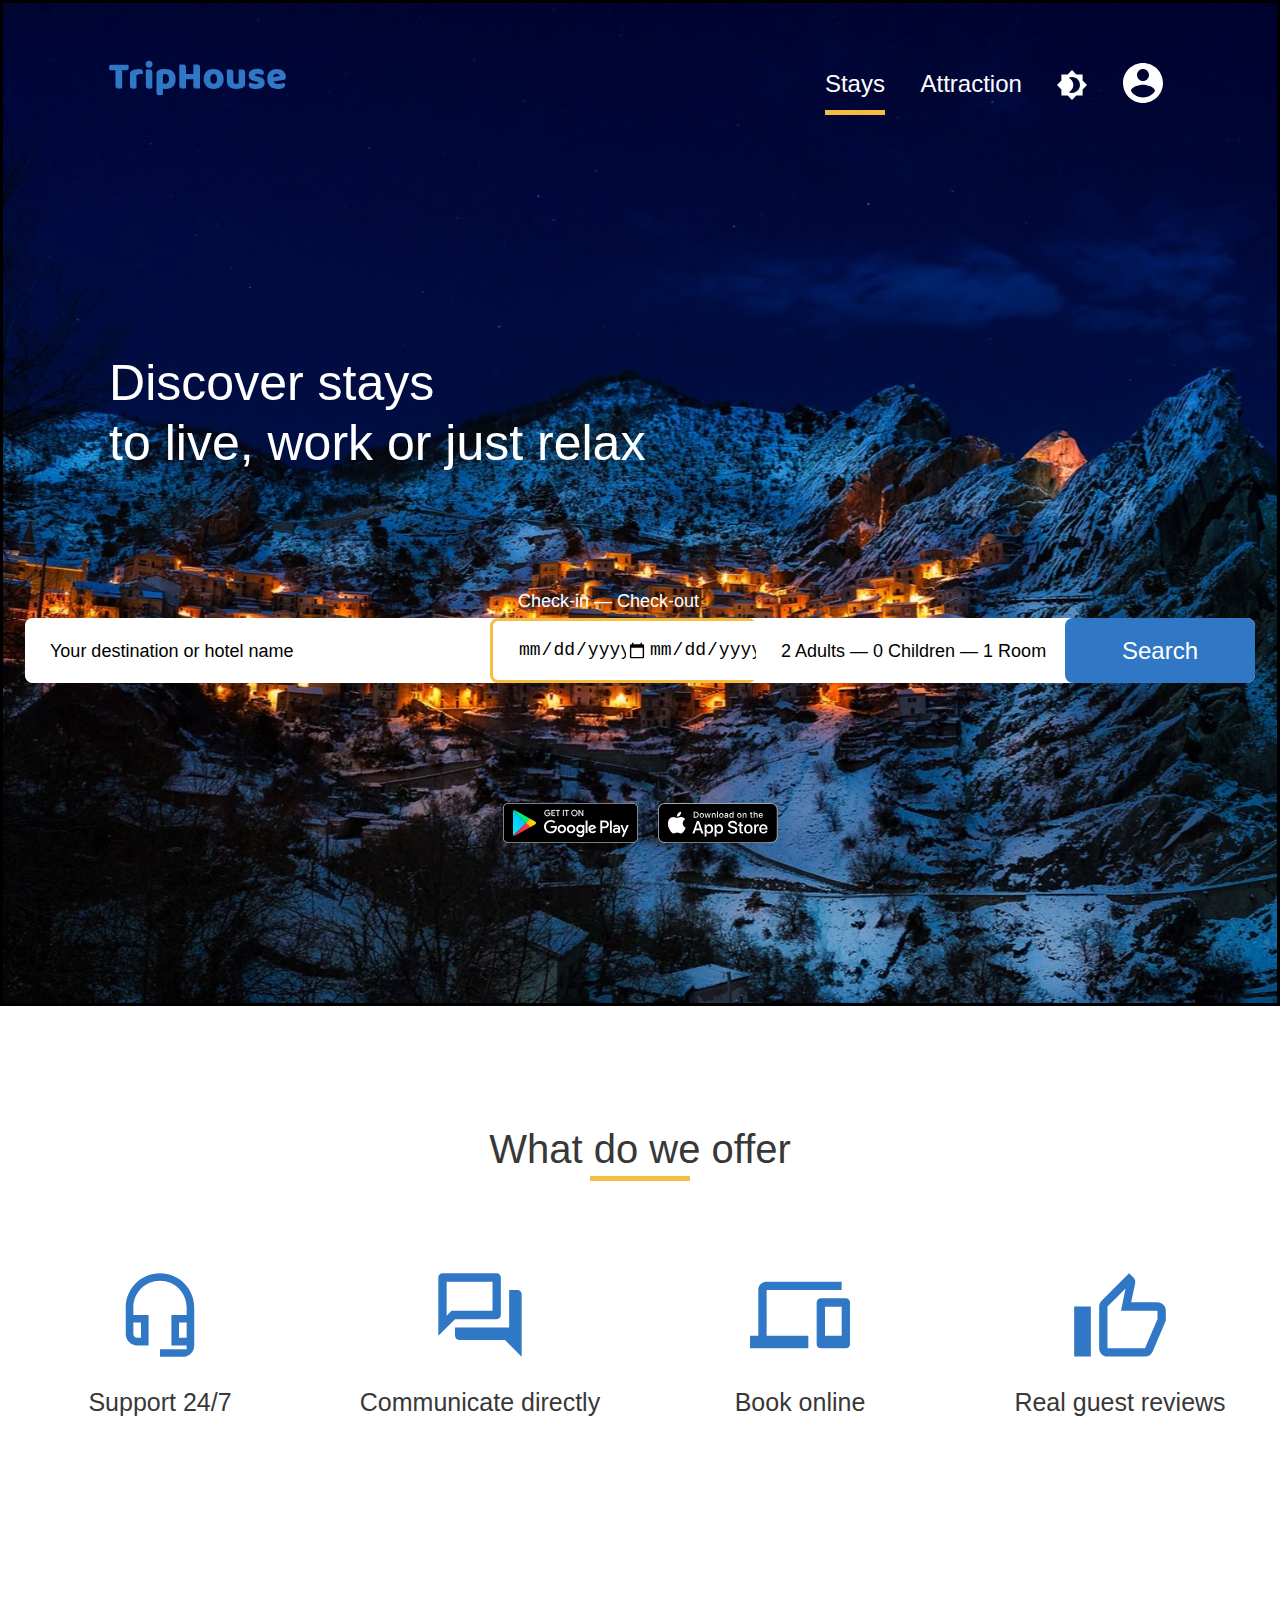
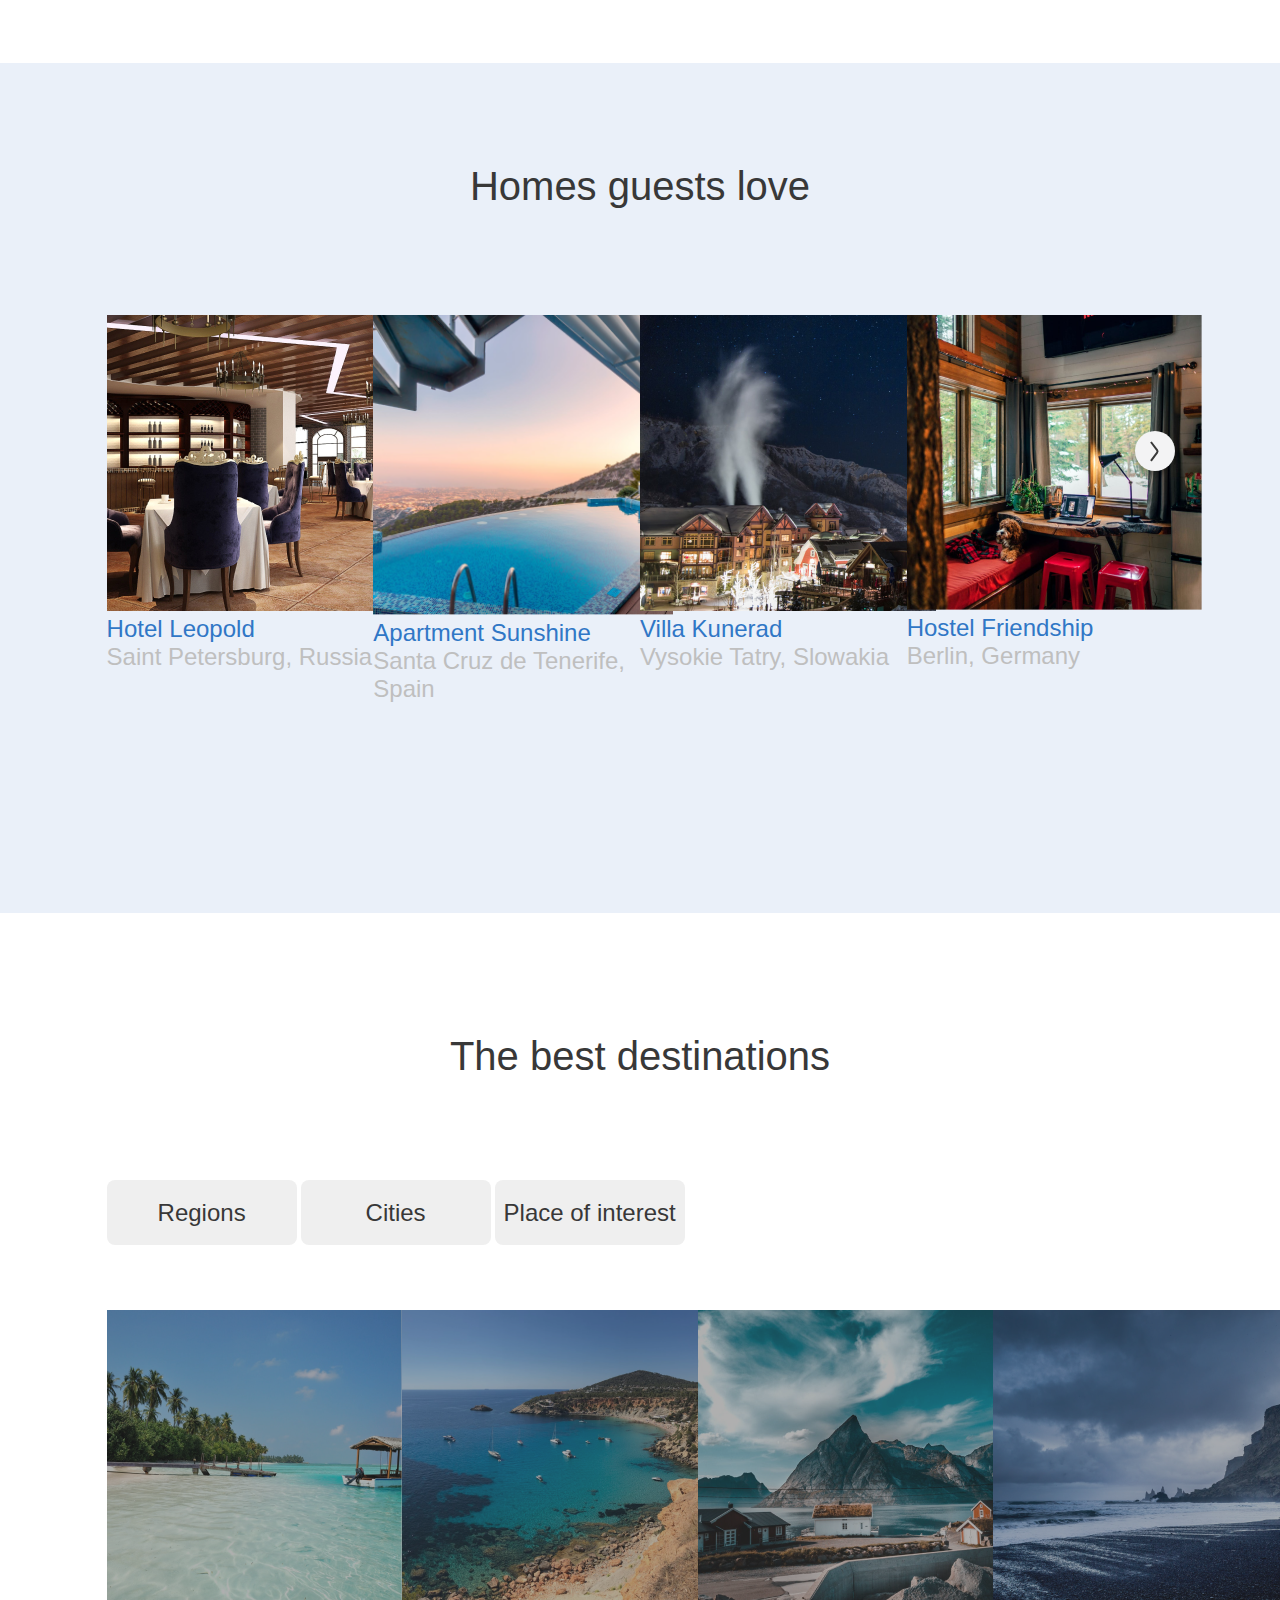
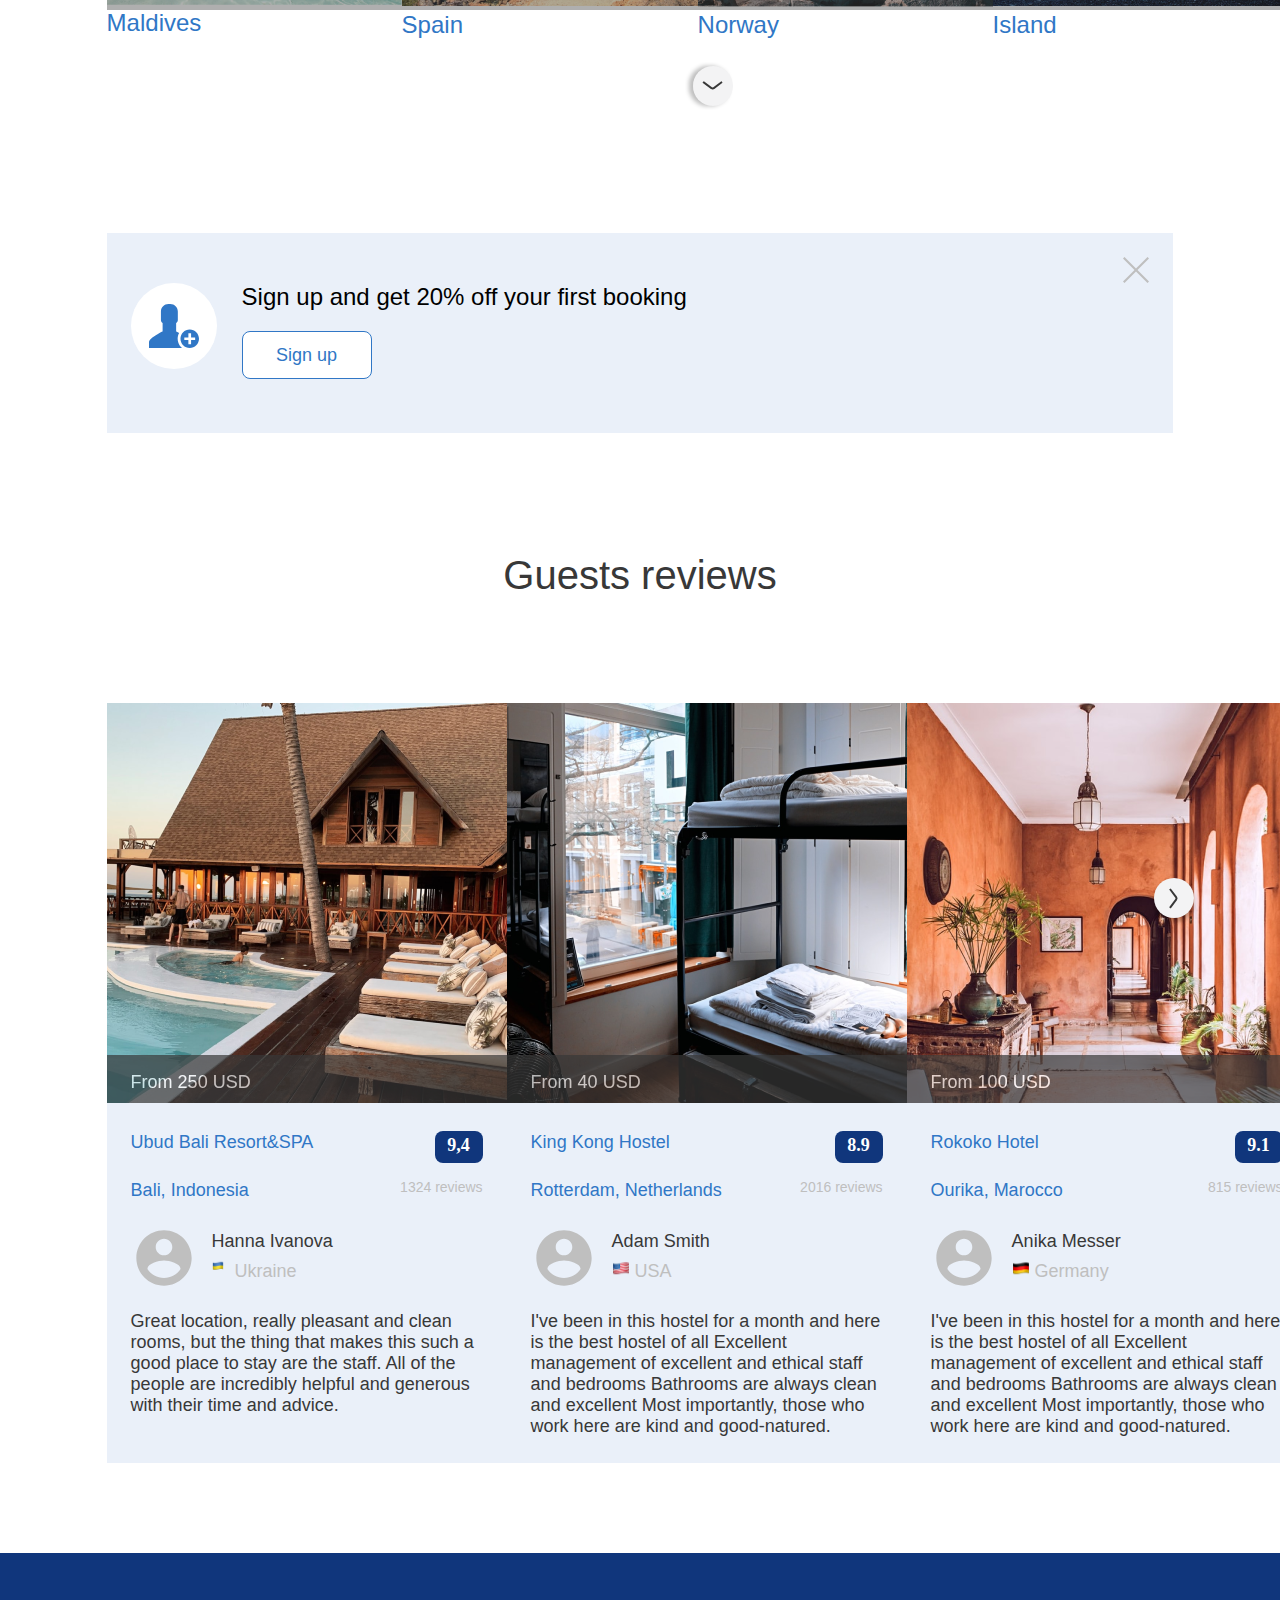
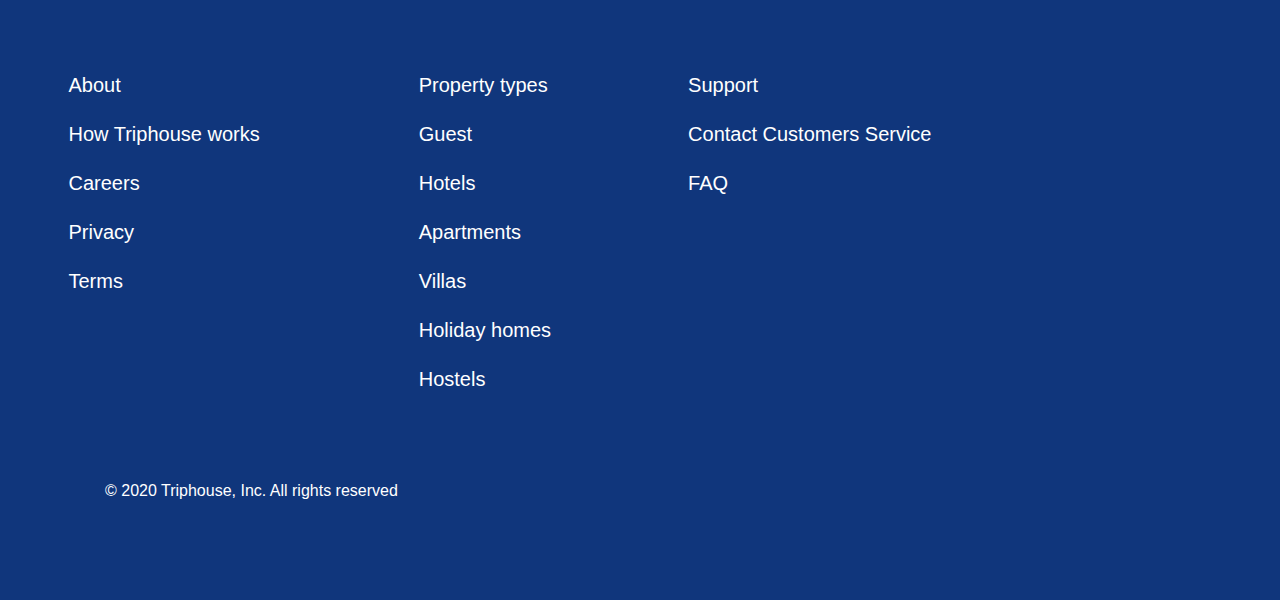
==== commit 4f9a61c9: "Add flags" ====
--- a/index.html
+++ b/index.html
@@ -458,10 +458,7 @@
             <div class="third-position-text">
             <span class="text-reviews-third">Hanna Ivanova</span>
 
-            <span class="text-reviews-third-bottom">
-                <svg width="18" height="18">
-                    <use href="#ua"/>
-                </svg>
+            <span class="text-reviews-third-bottom"><img src="about/img/🇺🇦%20Ukraine.svg" alt="Ukraine">
                 Ukraine</span>
             </div>
         </div>
@@ -494,9 +491,7 @@
                 <span class="text-reviews-third">Adam Smith</span>
 
                 <span class="text-reviews-third-bottom">
-                    <svg width="19" height="19">
-                        <use href="#usa"/>
-                    </svg>
+                    <img src="about/img/🇺🇸%20USA%20(2).svg" alt="USA">
                     USA</span>
             </div>
         </div>
@@ -531,9 +526,7 @@
                 <span class="text-reviews-third">Anika Messer</span>
 
                 <span class="text-reviews-third-bottom">
-                    <svg width="18" height="18">
-                        <use href="#de"/>
-                    </svg>
+                    <img src="about/img/🇩🇪%20Germany.svg" alt="Germany">
                     Germany</span>
             </div>
         </div>
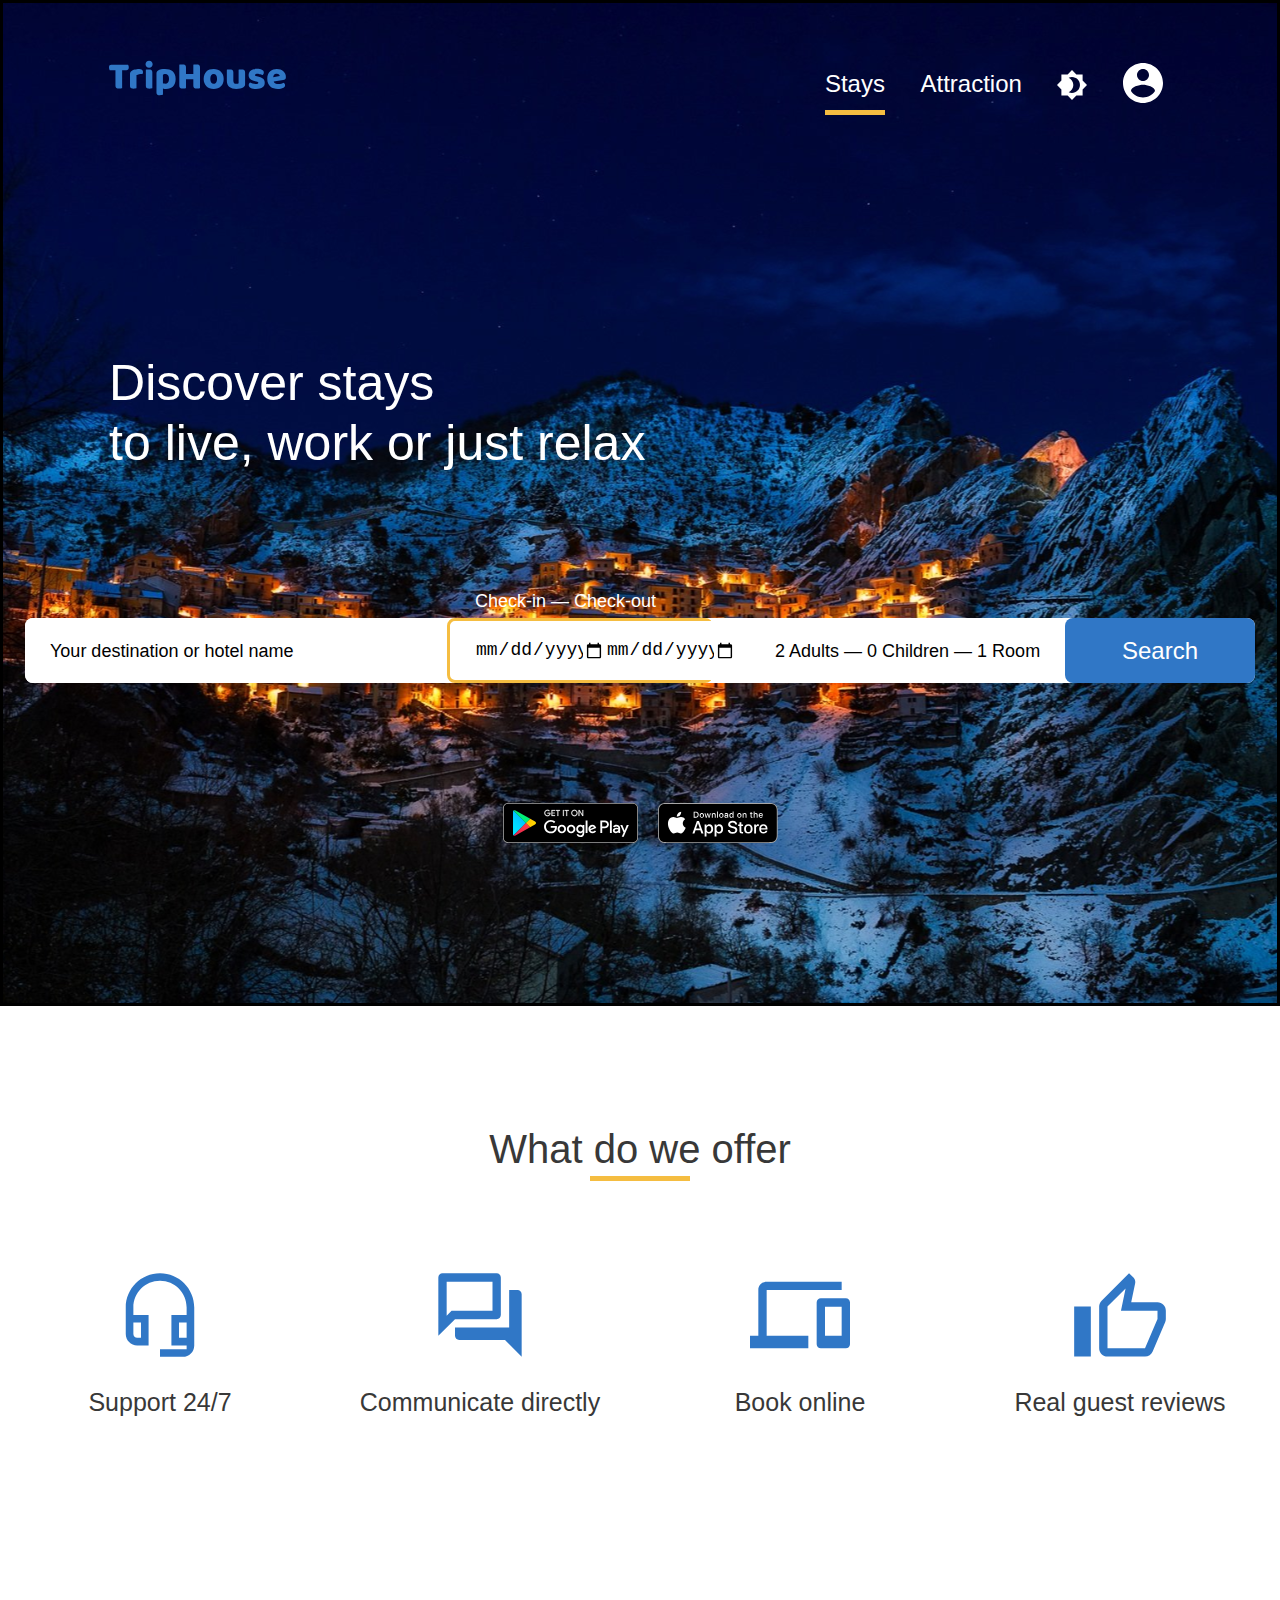
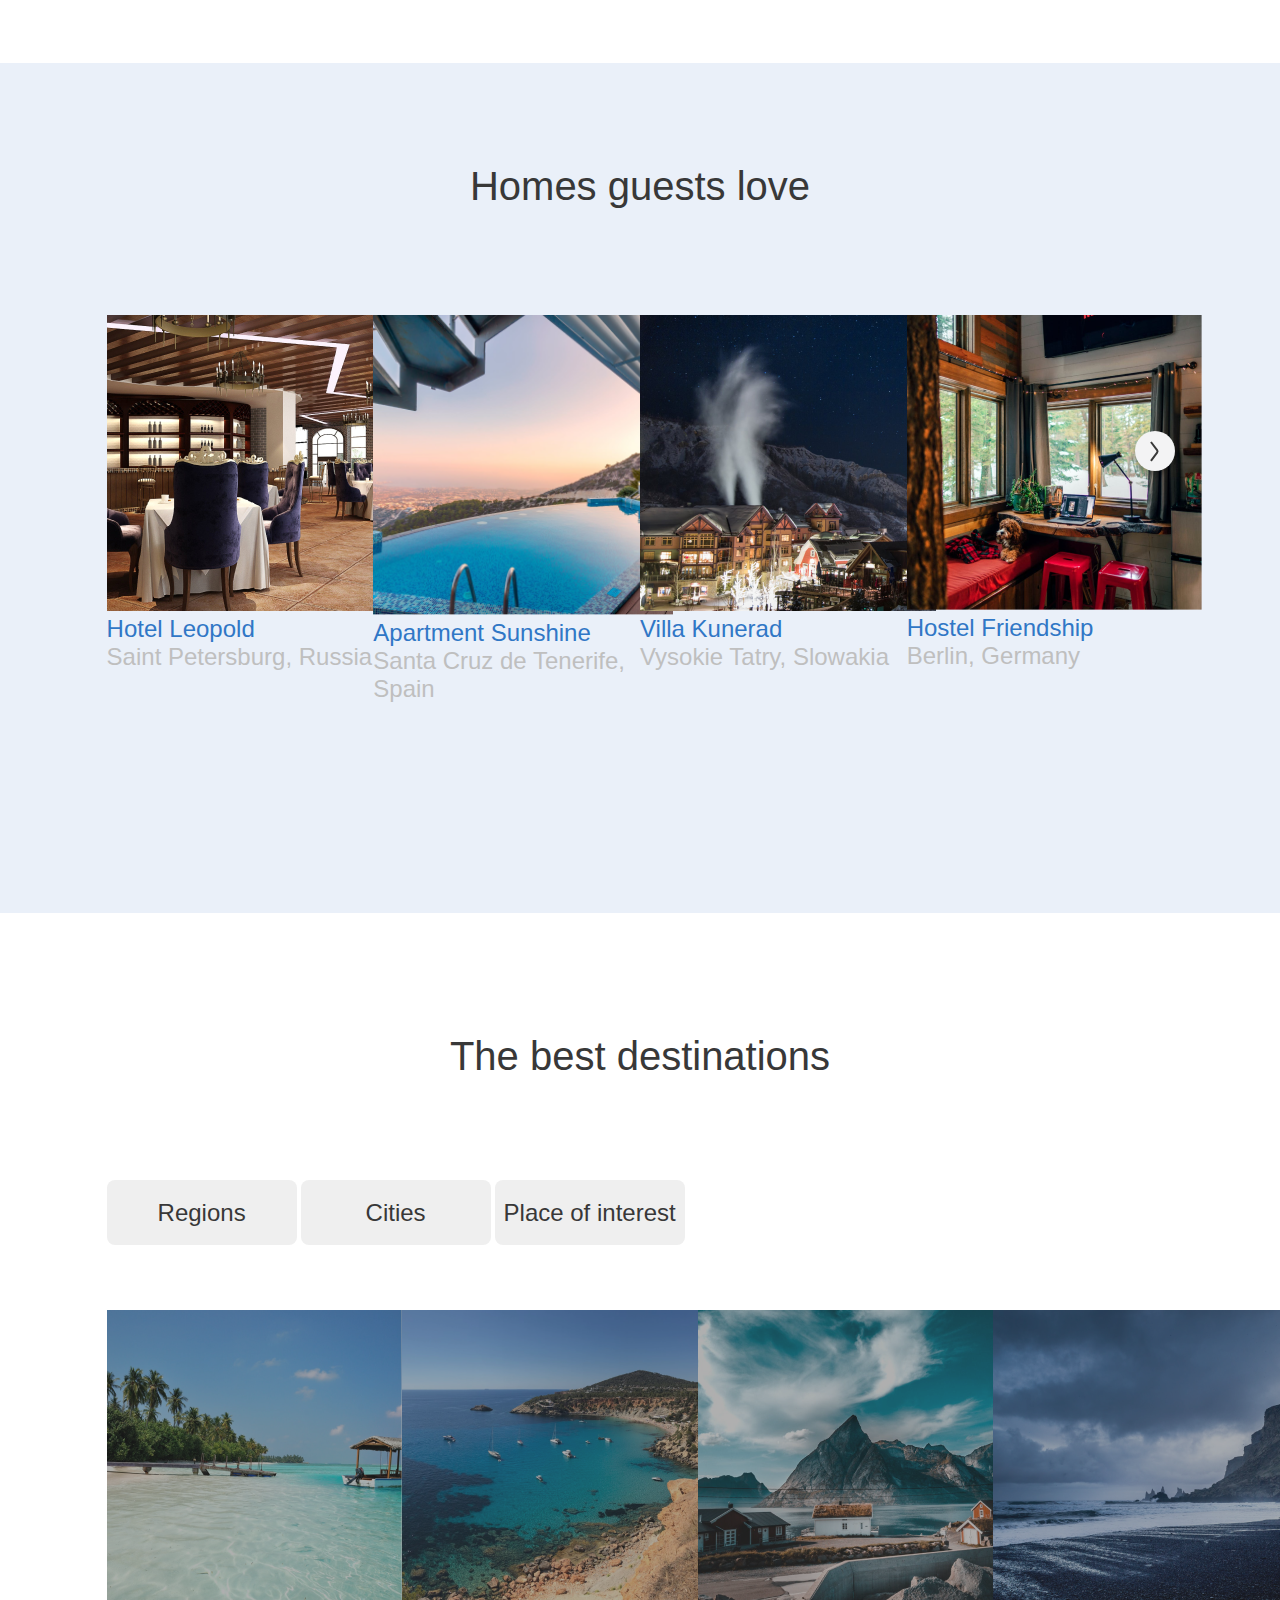
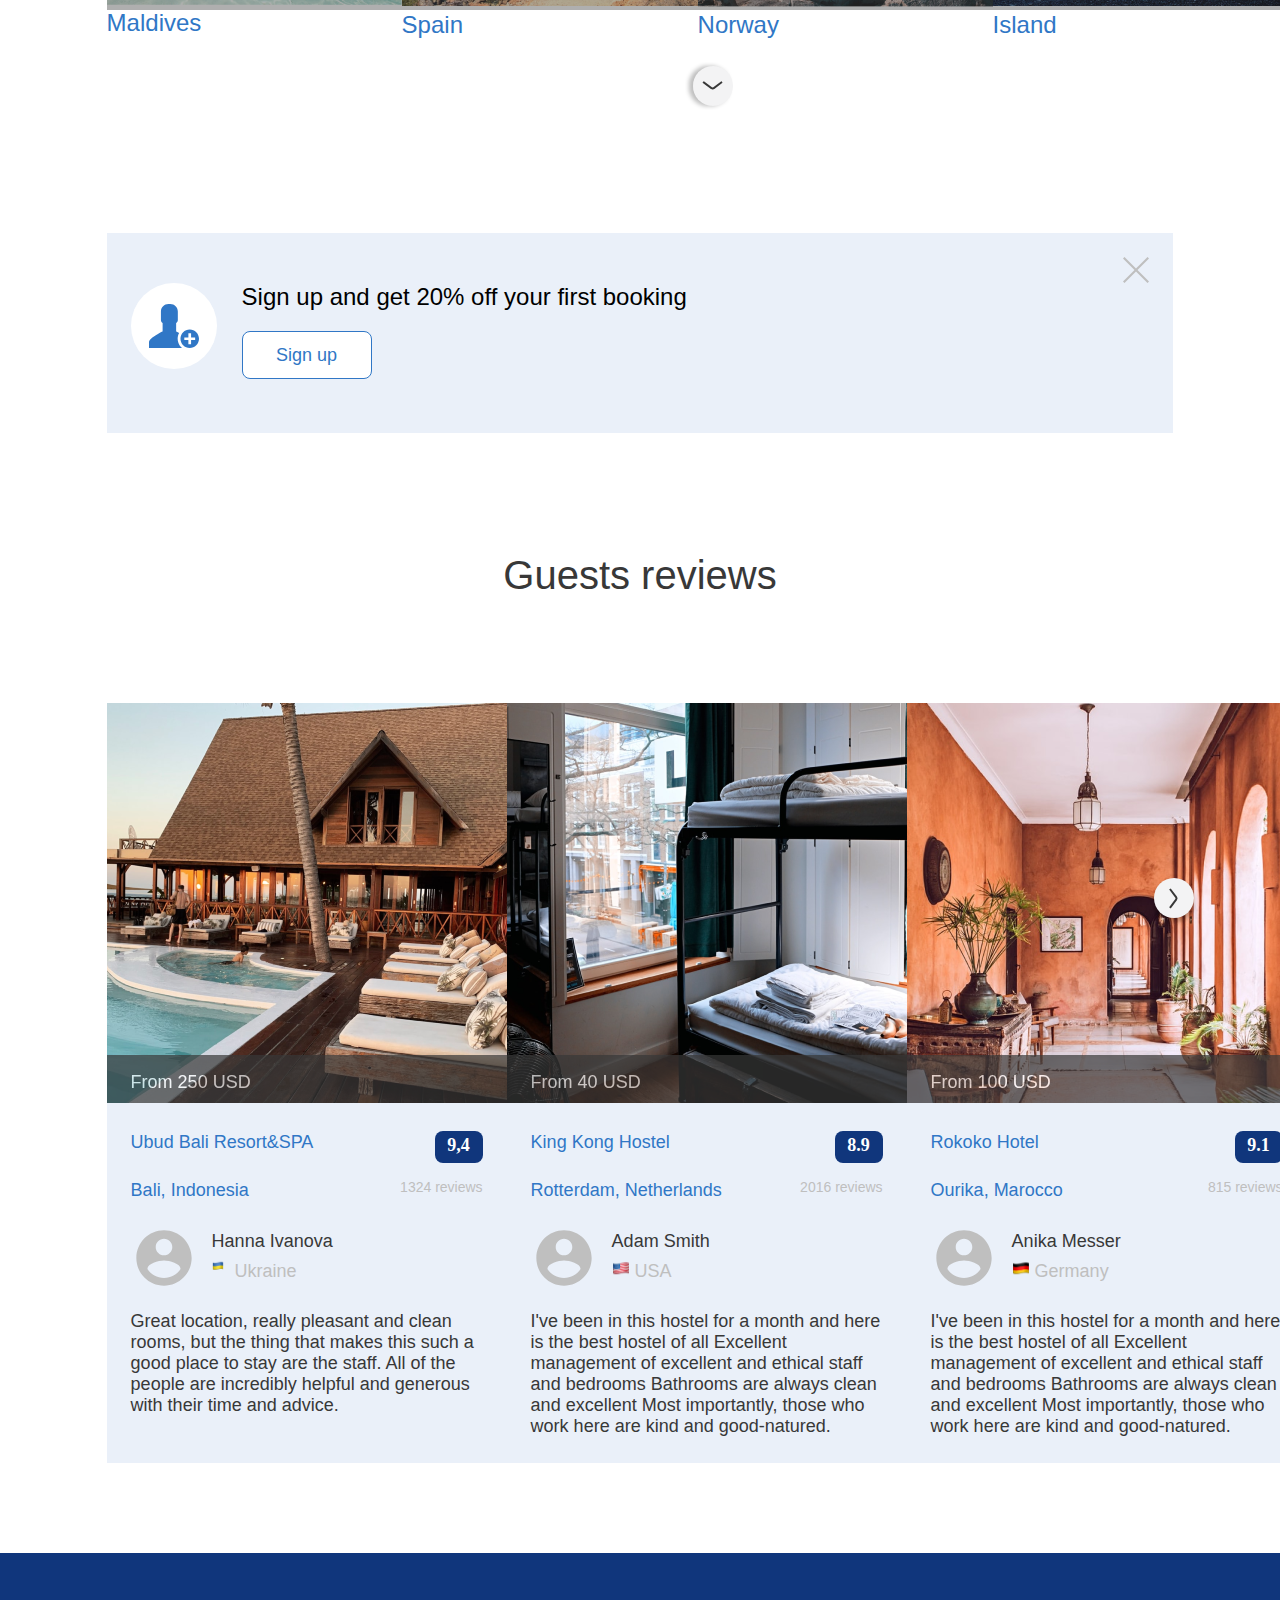
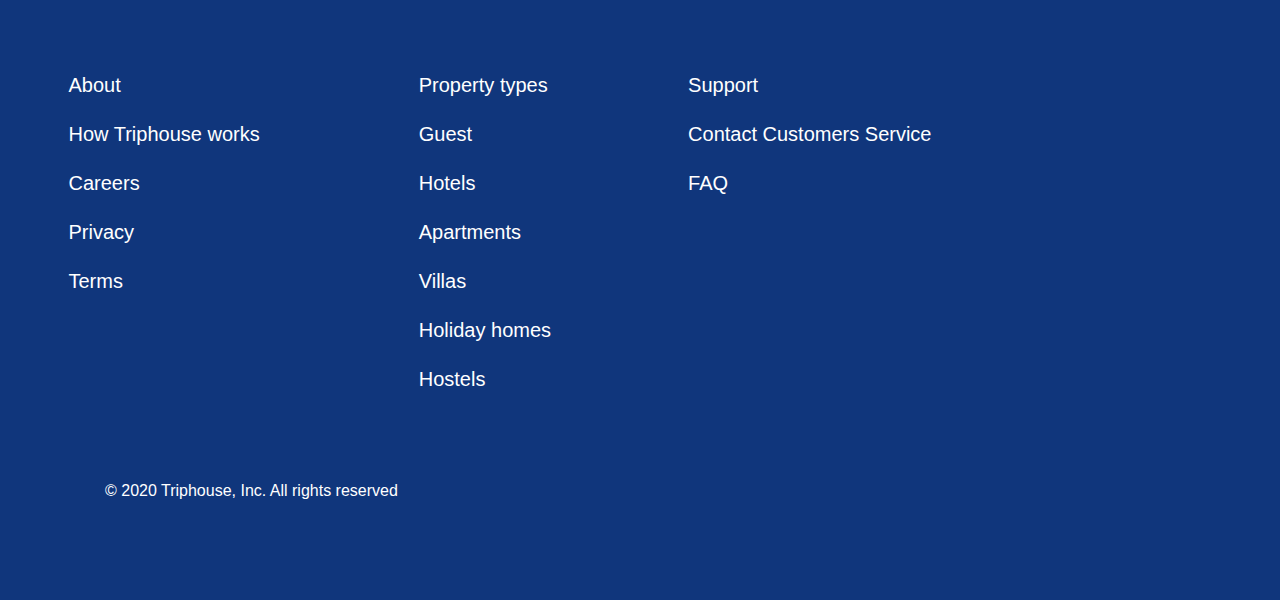
==== commit a64e6063: "change form" ====
--- a/index.html
+++ b/index.html
@@ -261,7 +261,7 @@
             <label for="check-out" class="check__label">Check-out</label>
             <label for="check-in" class="check__label check__label--desktop">Check-in — Check-out</label>
         </div>
-        <div class="search-form__group ">
+        <div class="search-form__group  other-info">
             <input type="number" name="adults" id="adults" class="other-info__input" placeholder=" " min="1" required>
             <label for="adults" class="other-info__label">Adults</label>
             <span class="divisor"></span>
--- a/about/style.css
+++ b/about/style.css
@@ -260,7 +260,6 @@
     color: #ffffff;
     transition: all .25s;
 }
-
 
 
 
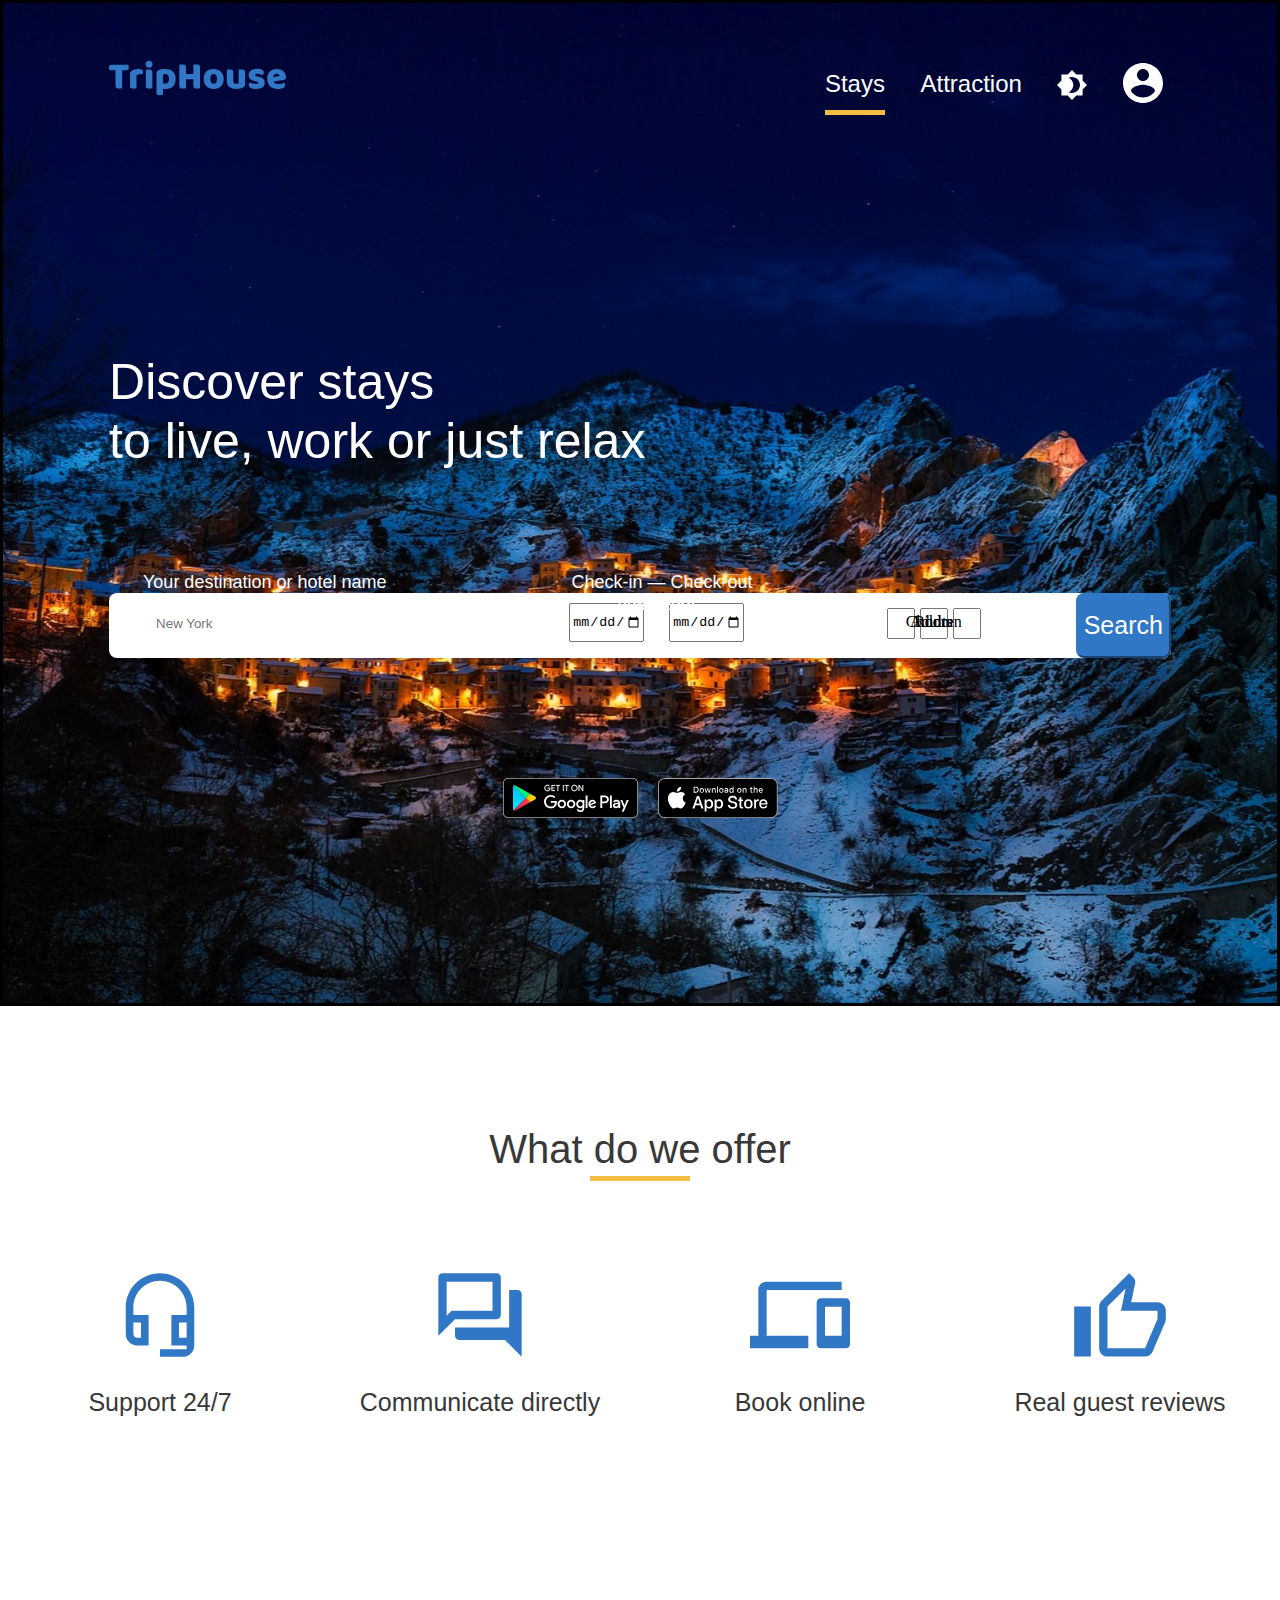
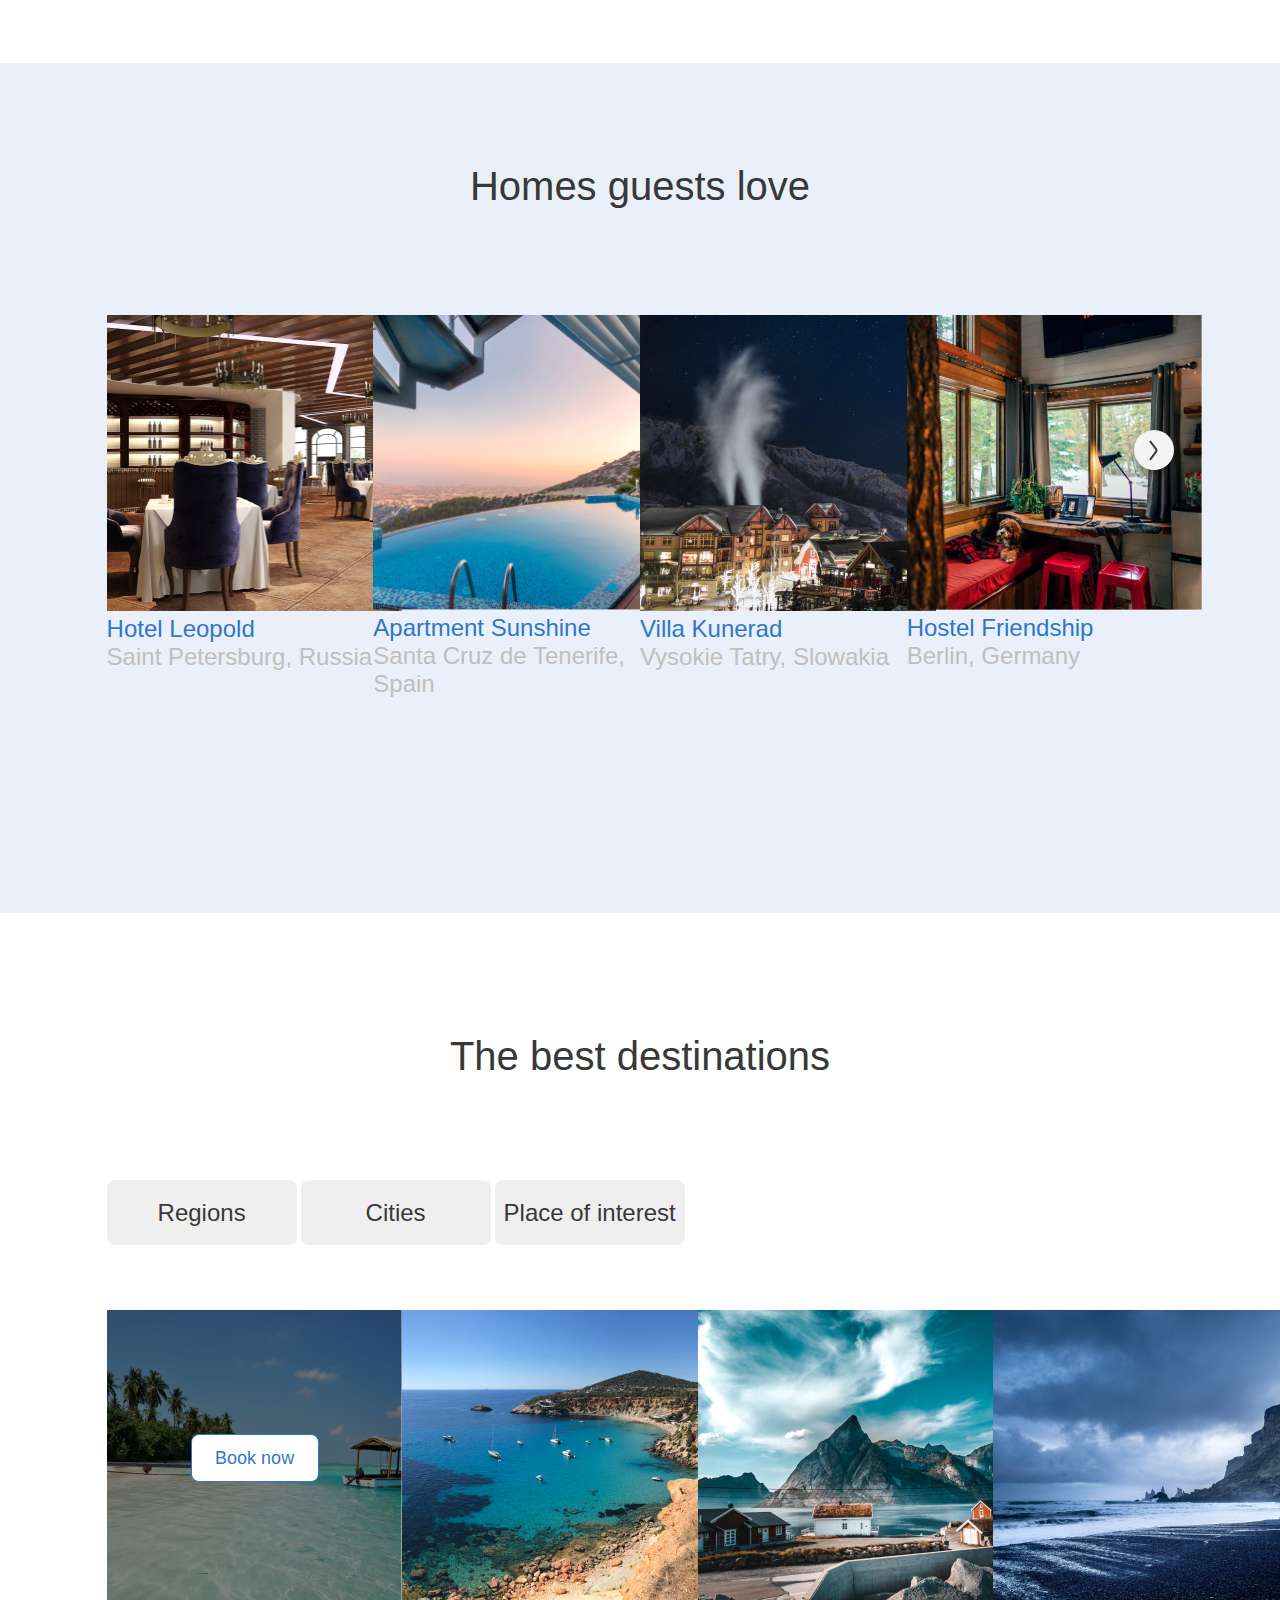
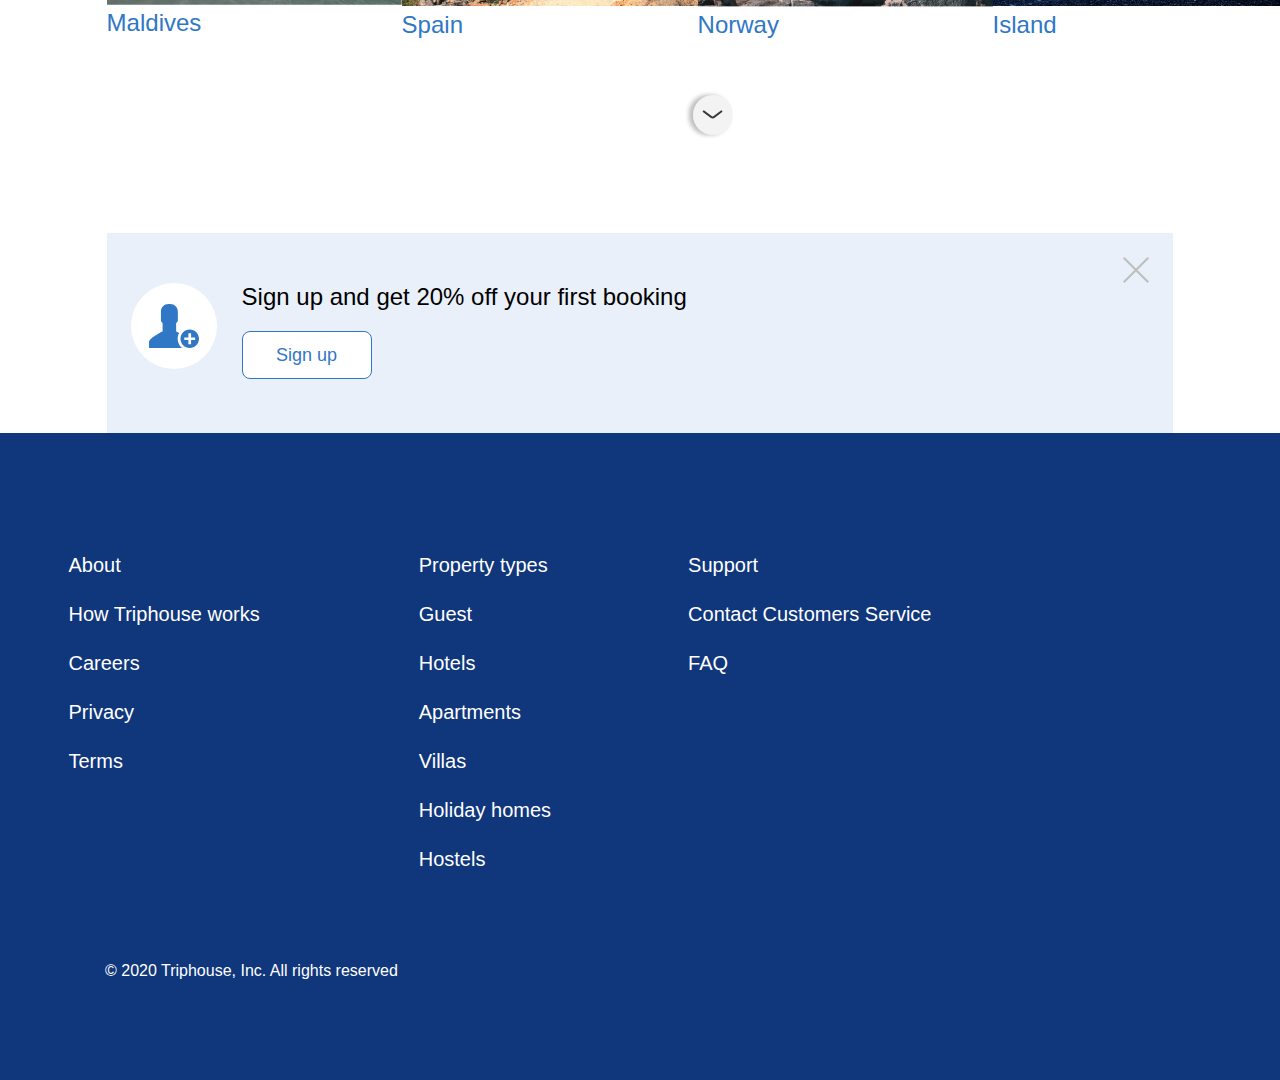
==== commit af7e9be8: "Merge pull request #8 from protokol110/lesson-10" ====
--- a/index.html
+++ b/index.html
@@ -174,43 +174,6 @@
         <path d="M26 1.4857L24.5144 0L13 11.5143L1.4857 0L0 1.4857L11.5143 13L0 24.5144L1.4857 26L13 14.4857L24.5144 26L26 24.5144L14.4857 13L26 1.4857Z" fill="#BFBFBF"/>
 
     </symbol>
-    <symbol id="loupe-icon" viewBox="0 0 16 16">
-        <path d="M11.4351 10.0629H10.7124L10.4563 9.81589C11.3528 8.77301 11.8925 7.4191 11.8925 5.94625C11.8925 2.66209 9.23042 0 5.94625 0C2.66209 0 0 2.66209 0 5.94625C0 9.23042 2.66209 11.8925 5.94625 11.8925C7.4191 11.8925 8.77301 11.3528 9.81589 10.4563L10.0629 10.7124V11.4351L14.6369 16L16 14.6369L11.4351 10.0629ZM5.94625 10.0629C3.66838 10.0629 1.82962 8.22413 1.82962 5.94625C1.82962 3.66838 3.66838 1.82962 5.94625 1.82962C8.22413 1.82962 10.0629 3.66838 10.0629 5.94625C10.0629 8.22413 8.22413 10.0629 5.94625 10.0629Z"
-              fill="currentColor"/>
-    </symbol>
-    <symbol id="account-reviews" viewBox="0 0 54 54" fill="none" xmlns="http://www.w3.org/2000/svg">
-        <path d="M27.0002 0.333252C12.2802 0.333252 0.333496 12.2799 0.333496 26.9999C0.333496 41.7199 12.2802 53.6666 27.0002 53.6666C41.7202 53.6666 53.6668 41.7199 53.6668 26.9999C53.6668 12.2799 41.7202 0.333252 27.0002 0.333252ZM27.0002 8.33325C31.4268 8.33325 35.0002 11.9066 35.0002 16.3333C35.0002 20.7599 31.4268 24.3333 27.0002 24.3333C22.5735 24.3333 19.0002 20.7599 19.0002 16.3333C19.0002 11.9066 22.5735 8.33325 27.0002 8.33325ZM27.0002 46.1999C20.3335 46.1999 14.4402 42.7866 11.0002 37.6133C11.0802 32.3066 21.6668 29.3999 27.0002 29.3999C32.3068 29.3999 42.9202 32.3066 43.0002 37.6133C39.5602 42.7866 33.6668 46.1999 27.0002 46.1999Z" fill="#BFBFBF"/>
-
-    </symbol>
-    <symbol viewBox="0 0 18 18" fill="none" xmlns="http://www.w3.org/2000/svg" xmlns:xlink="http://www.w3.org/1999/xlink" id="de">
-        <!--width="18" height="18"-->
-            <path d="M0 18.26H18V0.26H0V18.26Z" fill="url(#pattern0)"/>
-            <defs>
-                <pattern id="pattern0" patternContentUnits="objectBoundingBox" width="1" height="1">
-                    <use xlink:href="#image0" transform="scale(0.015625)"/>
-                </pattern>
-                <image id="image0" width="64" height="64" xlink:href="[data-uri]"/>
-            </defs>
-    </symbol>
-    <symbol viewBox="0 0 18 18" fill="none" xmlns="http://www.w3.org/2000/svg" xmlns:xlink="http://www.w3.org/1999/xlink" id="ua" >
-            <path d="M0 18.26H18V0.26H0V18.26Z" fill="url(#pattern1)"/>
-            <defs>
-                <pattern id="pattern1" patternContentUnits="objectBoundingBox" width="1" height="1">
-                    <use xlink:href="#image1" transform="scale(0.015625)"/>
-                </pattern>
-                <image id="image1" width="64" height="64" xlink:href="[data-uri]"/>
-            </defs>
-    </symbol>
-    <symbol viewBox="0 0 19 19" fill="none" xmlns="http://www.w3.org/2000/svg" xmlns:xlink="http://www.w3.org/1999/xlink" id="usa">
-
-        <path d="M0 18.26H18V0.26H0V18.26Z" fill="url(#pattern2)"/>
-        <defs>
-            <pattern id="pattern2" patternContentUnits="objectBoundingBox" width="1" height="1">
-                <use xlink:href="#image2" transform="scale(0.015625)"/>
-            </pattern>
-            <image id="image2" width="64" height="64" xlink:href="[data-uri]"/>
-        </defs>
-    </symbol>
 </svg>
 
 <header class="back-img">
@@ -239,40 +202,48 @@
     </div>
 
     <div  class="position-main-text">
-        <h1 class="text-main search-section__title">Discover stays <br> to live, work or just relax</h1>
+        <span class="text-main">Discover stays <br> to live, work or just relax</span>
     </div>
 
     <div class="side-text-1 ">
-    </div>
-    <div class="search-section">
-
-    <form class="search-form text-form">
-        <div class="search-form__group destination">
-            <svg class="loupe-icon destination__loupe-icon">
-                <use href="#loupe-icon"/>
-            </svg>
-            <input type="text" name="destination" id="destination" class="destination__input" placeholder=" " required>
-            <label for="destination" class="destination__label">Your destination or hotel name</label>
-        </div>
-        <div class="search-form__group check">
-            <input type="date" class="date" name="check-in" id="check-in" placeholder=" " required>
-            <label for="check-in" class="check__label ">Check-in</label>
-            <input type="date" class="date" name="check-out" id="check-out" placeholder=" " required>
-            <label for="check-out" class="check__label">Check-out</label>
-            <label for="check-in" class="check__label check__label--desktop">Check-in — Check-out</label>
-        </div>
-        <div class="search-form__group  other-info">
-            <input type="number" name="adults" id="adults" class="other-info__input" placeholder=" " min="1" required>
-            <label for="adults" class="other-info__label">Adults</label>
-            <span class="divisor"></span>
-            <input type="number" name="children" id="children" class="other-info__input" placeholder=" " min="0">
-            <label for="children" class="other-info__label">Children</label>
-            <span class="divisor"></span>
-            <input type="number" name="rooms" id="rooms" class="other-info__input" placeholder=" " min="1" required>
-            <label for="rooms" class="other-info__label">Rooms</label>
-            <label for="adults" class="other-info__label third-number-label">2 Adults — 0 Children — 1 Room</label>
-        </div>
-        <input type="submit" value="Search" class="submit-btn">
+        <span class="side-text col-3">Your destination or hotel name</span><span class="side-text text-check col-3">Check-in — Check-out</span>
+    </div>
+    <form>
+
+    <div class="main-part">
+        <div>
+        <label for="city-change" class="side-text"> Your destination or hotel name</label>
+        <input id="city-change" list="city" class="block-1 " placeholder="New York" required>
+
+        <datalist id="city">
+            <option>New York</option>
+            <option>Washington</option>
+            <option>Los Angeles</option>
+            <option>Minsk</option>
+
+        </datalist>
+        </div>
+
+        <div class="block-2">
+
+            <input type="date" class="first-date" id="check-in">
+            <label for="check-in" class="side-text"> check-in</label>
+            <input type="date" class="second-date" id="check-out">
+            <label for="check-out" class="side-text"> check-out</label>
+
+        </div>
+        <div class="block-3 col-3">
+            <label class="first-number-label" for="first-number" >Adults</label>
+            <input type="number" id="first-number" min="1">
+            <label class="second-number-label" for="second-number" >Children</label>
+            <input type="number" id="second-number" min="0">
+            <label class="third-number-label" for="third-number">Room</label>
+            <input type="number" id="third-number" min="1">
+        </div>
+        <div>
+            <button class="block-4-button " ><span class="text-button" >Search</span></button>
+        </div>
+    </div>
     </form>
     <section class="icon-bot">
       <svg class="icon-bot-1" width="135" height="40">
@@ -282,7 +253,6 @@
         <use href="#apple-store"/>
     </svg>
     </section>
-    </div>
 </header>
 <div class="help-div">
 <div class="capital-text top-lane">
@@ -348,14 +318,13 @@
     <div class="hotels-photo col-3 block-3-hotels">
         <img src="about/img/Rectangle 50.png" height="296" width="296"
         alt="Villa Kunerad"
-        class="image-4-hotels"/> <br/>
+        /> <br/>
         <span class="text-hotels">Villa Kunerad</span><br/>
         <span class="text-hotels-grey">Vysokie Tatry, Slowakia</span>
     </div>
     <div class="hotels-photo block-4-hotels col-3">
         <img src="about/img/Rectangle 51.png" height="295" width="295"
-        alt="Hostel Friendship"
-        class="image-4-hotels"/>
+        alt="Hostel Friendship"/>
         <br/>
         <span class="text-hotels">Hostel Friendship</span><br/>
         <span class="text-hotels-grey">Berlin, Germany</span>
@@ -379,173 +348,47 @@
     </div>
     <div class="image-destinations">
         <div class="image-destinations-1">
-            <img src="about/img/1.png"
-            alt="Maldives"
+            <img src="about/img/1.png" height="295" width="295"
+    alt="Maldives"
             class="image-1-destinations"/><br/>
             <span class="text-image-destinations">Maldives</span>
             <button class="button-image-destinations-1"><span class="text-button-image-destinations-1">Book now</span>
             </button>
     </div>
         <div class="image-destinations-2">
-            <img src="about/img/2.png"
+            <img src="about/img/2.png" height="297" width="296"
             alt="Spain"
             class="image-2-destinations"/>
             <br/>
             <span class="text-image-destinations">Spain</span>
-            <button class="button-image-destinations-1"><span class="text-button-image-destinations-1">Book now</span></button>
-
             <svg width="48" height="48" class="icon-arrows-destinations">
                 <use href="#icon-arrow"/>
             </svg>
         </div>
         <div class="image-destinations-3">
-            <img src="about/img/3.png"
+            <img src="about/img/3.png" height="297" width="295"
             alt="Norway"/><br/>
             <span class="text-image-destinations">Norway</span>
-            <button class="button-image-destinations-1"><span class="text-button-image-destinations-1">Book now</span></button>
         </div>
         <div class="image-destinations-4">
-            <img src="about/img/4.png"
+            <img src="about/img/4.png" height="297" width="296"
             alt="Island"/><br/>
             <span class="text-image-destinations">Island</span>
-            <button class="button-image-destinations-1"><span class="text-button-image-destinations-1">Book now</span></button>
-        </div>
-</div>
-</div>
-<div class="adaptive-change">
-<section class="sign-up">
+        </div>
+</div>
+</div>
+<div class="sign-up">
     <svg width="26" height="26" class="cross-closure">
         <use href="#cross-closure"/>
     </svg>
     <svg width="86" height="86" class="account-user">
         <use href="#account-user"/>
     </svg>
-
-        <svg class="svg-logo-white"><use href="#logo-white"/></svg>
-    <div class="main-part-sign-up">
+    <div class="zxc">
         <span class="text-sign-up">Sign up and get 20% off your first booking</span>
         <button class="button-sign-up"><span class="text-button-sign-up">Sign up</span></button>
-
-</div>
-    <span class="text-sign-up-install">Install</span>
-</section>
-
-<section class="reviews">
-    <div class=" div-text-reviews-main">
-        <span class="capital-text"> Guests reviews</span>
-    </div>
-    <div class="img-reviews-all">
-    <div class="container-img-reviews ">
-        <div class="container1-reviews">
-        <img src="about/img/img1.png"
-    class=""
-        alt="Bali, Indonesia"/>
-        </div>
-        <div class="first-part-reviews">
-        <span class="span-text-reviews-first" >Ubud Bali Resort&SPA</span>
-            <div class="first-part-reviews-score">
-                <span class="first-part-reviews-score-rectangle">9,4</span></div>
-        </div>
-        <div class="second-part-reviews">
-            <span class="span-text-reviews-second">Bali, Indonesia</span>
-
-            <span class="watch-reviews-text">1324 reviews</span>
-        </div>
-        <div class="third-part-reviews">
-        <svg height="56" width="56" class="account-reviews">
-            <use href="#account-reviews"/>
-        </svg>
-            <div class="third-position-text">
-            <span class="text-reviews-third">Hanna Ivanova</span>
-
-            <span class="text-reviews-third-bottom"><img src="about/img/🇺🇦%20Ukraine.svg" alt="Ukraine">
-                Ukraine</span>
-            </div>
-        </div>
-        <div class="text-first-column-reviews">
-        <span class="text-reviews-third" >Great location, really pleasant and clean rooms, but the thing that makes this such a good place to stay are the staff. All of the people are incredibly helpful and generous with their time and advice. </span>
-        </div>
-        <div class="div-img-reviews-1">
-        <span class="text-img-reviews">From 250 USD</span>
-        </div>
-    </div>
-    <div class="container-img-reviews container2-reviews">
-        <img src="about/img/img2.png"
-             class="img-reviews-1"
-        alt="Rotterdam, Netherlands"/>
-        <div class="first-part-reviews">
-            <span class="span-text-reviews-first">King Kong Hostel</span>
-            <div class="first-part-reviews-score">
-                <span class="first-part-reviews-score-rectangle">8.9</span></div>
-        </div>
-        <div class="second-part-reviews">
-            <span class="span-text-reviews-second">Rotterdam, Netherlands</span>
-
-            <span class="watch-reviews-text">2016 reviews</span>
-        </div>
-        <div class="third-part-reviews" >
-            <svg height="56" width="56" class="account-reviews">
-                <use href="#account-reviews"/>
-            </svg>
-            <div class="third-position-text">
-                <span class="text-reviews-third">Adam Smith</span>
-
-                <span class="text-reviews-third-bottom">
-                    <img src="about/img/🇺🇸%20USA%20(2).svg" alt="USA">
-                    USA</span>
-            </div>
-        </div>
-        <div class="text-first-column-reviews ">
-            <span class="text-reviews-third">I've been in this hostel for a month and here is the best hostel of all
-Excellent management of excellent and ethical staff and bedrooms Bathrooms are always clean and excellent
-Most importantly, those who work here are kind and good-natured. </span>
-        </div>
-        <div class="div-img-reviews-2">
-        <span class="text-img-reviews">From 40 USD</span>
-        </div>
-    </div>
-    <div class="container-img-reviews container3-reviews">
-        <img src="about/img/img3.png"
-             class="img-reviews-1"
-        alt="Ourika, Marocco"/>
-        <div class="first-part-reviews">
-            <span class="span-text-reviews-first" >Rokoko Hotel</span>
-            <div class="first-part-reviews-score">
-                <span class="first-part-reviews-score-rectangle">9.1</span></div>
-        </div>
-        <div class="second-part-reviews">
-            <span class="span-text-reviews-second">Ourika, Marocco</span>
-
-            <span class="watch-reviews-text">815 reviews</span>
-        </div>
-        <div class="third-part-reviews" >
-            <svg height="56" width="56" class="account-reviews">
-                <use href="#account-reviews"/>
-            </svg>
-            <div class="third-position-text">
-                <span class="text-reviews-third">Anika Messer</span>
-
-                <span class="text-reviews-third-bottom">
-                    <img src="about/img/🇩🇪%20Germany.svg" alt="Germany">
-                    Germany</span>
-            </div>
-        </div>
-        <div class="text-first-column-reviews">
-            <span class="text-reviews-third">I've been in this hostel for a month and here is the best hostel of all
-Excellent management of excellent and ethical staff and bedrooms Bathrooms are always clean and excellent
-Most importantly, those who work here are kind and good-natured. </span>
-        </div>
-        <div class="div-img-reviews-3">
-        <span class="text-img-reviews">From 100 USD</span>
-    </div>
-        <svg width="48" height="48" class="icon-arrow-reviews"><use href="#icon-arrow"/>
-        </svg>
-    </div>
-</div>
-</section>
-</div>
-
-
+    </div>
+</div>
 <footer class="back-color">
     <div class="logo-white-bottom">
     <svg width="98" height="19">
--- a/about/style.css
+++ b/about/style.css
@@ -72,6 +72,11 @@
     margin-right: 8.33%;
 }
 
+.side-text-1{
+    margin-left: 140px ;
+    margin-top: 100px;
+}
+
 .top-padding{
     margin-top: 67px;
 }
@@ -126,142 +131,90 @@
     display: none;
 }
 
-.search-section__title {
-    width: 540px;
-    font-size: 50px;
-    font-weight: 500;
-    line-height: 60px;
-    color: #ffffff;
-    margin-bottom: 145px;
-}
-
-.search-form {
-    display: flex;
-    font-size: 18px;
-    line-height: 21px;
-    background-color: #ffffff;
-    max-width: 1230px;
-    width: 100%;
+.main-part{
+    display: flex;
+    justify-content: space-between;
+    margin-left: 8.33%;
+    border-radius: 8px;
+    width: auto;
+    margin-right: 8.33%;
     height: 65px;
-    border-radius: 8px;
-    margin: 0 auto;
-}
-
-.search-form label {
-    position: absolute;
-    left: 25px;
-    top: calc(50% - 21px / 2);
-}
-
-.search-form__group {
-    display: flex;
-    position: relative;
-}
-.search-form__group:hover{
+    background-color: #FFFFFF;
+    box-sizing: border-box ;
+}
+
+.block-2{
+    display: flex;
+    justify-content: center;
+    margin-top: 0;
+    width: 260px;
+    height: 65px;
+    margin-left: 180px;
+}
+
+.block-2:hover{
     border: 3px solid #F5BD41;
     box-sizing: border-box;
     border-radius: 8px;
 }
-
-.search-form__group input:first-of-type {
-    padding-left: 25px;
-}
-
-input {
-    border: none;
-    outline: none;
-    font-size: 18px;
-    line-height: 21px;
-}
-
-.destination {
-    max-width: 465px;
-    width: 100%;
-}
-
-.destination__input {
-    width: 100%;
-    border-radius: 8px;
-}
-
-.loupe-icon {
-    display: none;
-}
-
-.destination__label {
-    transition: all .25s;
-}
-
-.check {
-    max-width: 260px;
-    width: 100%;
-    border: 3px solid #f5bd41;
-    border-radius: 8px;
-    display: flex;
-}
-
-.check__label {
-    display: none;
-    }
-
-.check__label--desktop {
-    display: inline-block;
-}
-
-.date {
-    width: 50%;
-    border-radius: 8px;
-}
-
-.other-info {
-    max-width: 315px;
-    width: 100%;
-    margin-left: 37px;
-}
-.other-info:hover{
+#first-number, #second-number, #third-number{
+    margin-left: 5px;
+    margin-top: 15px;
+    height: 25px;
+    width: 20px;
+}
+
+.third-number-label, .first-number-label, .second-number-label{
+    margin-top: 20px;
+}
+
+.second-number-label, .third-number-label{
+    margin-left: 5px;
+}
+
+.first-date{
+    margin-top: 10px;
+    height: 35px;
+    width: 70px ;
+}
+
+.second-date{
+    margin-top: 10px;
+    height: 35px;
+    width: 70px;
+    margin-left: 25px;
+}
+
+.block-3{
+    display: flex;
+    justify-content: center;
+    height: 65px;
+}
+
+.block-3:hover{
     border: 3px solid #F5BD41;
     box-sizing: border-box;
     border-radius: 8px;
 }
 
-.other-info__input {
-    width: 33.3%;
-}
-
-.other-info__label {
-    display: none;
-}
-
-.third-number-label {
-    display: inline-block;
-}
-
-.submit-btn {
-    max-width: 190px;
+.block-4-button {
+    height: 65px;
+    max-width: 180px;
     width: 100%;
     background-color: #3077C6;
+    border-radius: 8px;
+    cursor: pointer;
     font-size: 24px;
     line-height: 28px;
-    color: #ffffff;
-    border-radius: 8px;
-    cursor: pointer;
-    transition: all .2s;
-}
-
-.destination__input:not(:placeholder-shown) + .destination__label,
-.destination__input:focus + .destination__label,
-
-.date:not(:placeholder-shown) ~ .check__label--desktop,
-.date:focus ~ .check__label--desktop,
-
-.other-info__input:not(:placeholder-shown) ~ .third-number-label,
-.other-info__input:focus ~ .third-number-label{
-    transform: translateY(-50px);
-    color: #ffffff;
-    transition: all .25s;
-}
-
-
+    border-color: #3077C6;
+}
+
+.block-1 {
+    border: #FFFFFF;
+    margin-top: 15px;
+    margin-left: 45px;
+    height: 30px;
+}
 
 
 .position-main-text{
@@ -283,6 +236,8 @@
 .icon-bot-1{
     margin-right: 20px;
 }
+
+
 
 .block-help{
     display: flex;
@@ -352,18 +307,18 @@
 
 .icon-arrows{
     position: absolute;
-    right: -0.5%;
+    right: -5px;
     top: 30%;
 }
 
 .image-1-hotels{
-    max-width: 300px;
-    max-height: 300px;
+    width: 295px;
+    height: 296px;
 }
 
 .image-2-hotels{
-    width: 300px;
-    height: 300px;
+    width: 297px;
+    height: 295px;
 }
 
 .destinations{
@@ -405,22 +360,11 @@
     margin-top: 65px;
 }
 .image-destinations-1{
-    max-width: 300px;
-    max-height: 300px;
     position: relative;
 }
-.image-destinations-1::before,.image-destinations-2::before,.image-destinations-3::before, .image-destinations-4::before
-{
-    content: '';
-    position: absolute;
-    top: 0;
-    left: 0;
-    right: 0;
-    bottom: 0;
-    background: rgba(56, 56, 56, 0.4);
-}
-
-
+.image-1-destinations{
+    filter: brightness(50%)
+}
 .button-image-destinations-1{
     position: absolute;
     width: 128px;
@@ -431,25 +375,9 @@
     border-radius: 8px;
     top: 124px;
     left: 84px;
-    opacity: 0;
-
-}
-.button-image-destinations-1:hover{
-    position: absolute;
-    width: 128px;
-    height: 48px;
-    background: #FFFFFF;
-    border: 1px solid #3077C6;
-    box-sizing: border-box;
-    border-radius: 8px;
-    top: 124px;
-    left: 84px;
-    opacity: 1;
 
 }
 .image-destinations-2{
-    max-width: 300px;
-    max-height: 300px;
     position: relative;
 }
 .icon-arrows-destinations{
@@ -477,22 +405,13 @@
     top: 25%;
     left: 24px;
 }
-.main-part-sign-up{
+.zxc{
     display: flex;
     flex-direction: column;
-    margin-left: 135px ;
-}
-
+    margin-left:135px ;
+}
 .text-sign-up{
     margin-top: 50px;
-}
-.svg-logo-white{
-    display: none;
-}
-.image-destinations-3, .image-destinations-4{
-    max-height: 300px;
-    max-width: 300px;
-    position: relative;
 }
 
 .button-sign-up{
@@ -504,89 +423,15 @@
     box-sizing: border-box;
     border-radius: 8px;
 }
-.reviews{
-    width: auto;
-    height: 1000px;
-}
-.div-text-reviews-main{
-    display: flex;
-    justify-content: center;
-    margin-top:120px;
-    margin-bottom: 105px;
-    font-size: 40px;
-    line-height: 45px;
-}
-
-.img-reviews-all{
-    display: flex;
-    justify-content: space-between;
-    position: relative;
-    margin-left: 8.33%;
-    margin-right: 8.33%;
-}
-.container-img-reviews{
-    width: 400px;
-    height: 760px;
-    background-color: #EAF0F9;
-}
-.div-img-reviews-1,.div-img-reviews-2,.div-img-reviews-3{
-    justify-content: center;
-    position: absolute;
-    top:352px; /*calc 400px-48px*/
-    height: 48px;
-    background-color: #383838;
-    width: 400px;
-    opacity: 70%;
-}
-.first-part-reviews{
-    display: flex;
-    justify-content: space-between;
-    margin: 24px 24px 16px 24px;
-}
-.second-part-reviews{
-    display: flex;
-    justify-content: space-between;
-    margin: 0 24px 30px 24px;
-}
-.first-part-reviews-score{
-    display: flex;
-    justify-content: center;
-    width: 48px;
-    height: 32px;
-    background-color: #10367c;
-    border-radius: 8px;
-}
-.first-part-reviews-score-rectangle{
-    font-weight: 600;
+.text-sign-up{
+    font-family: 'Roboto', sans-serif;
+    font-weight: 500;
+    font-size: 24px;
+}
+.text-button-sign-up{
+    font-family: 'Roboto', sans-serif;
     font-size: 18px;
-    color: #ffffff;
-    margin-top: 4px;
-}
-.account-reviews{
-    margin-left: 29px;
-}
-.third-part-reviews{
-    display: flex;
-}
-.text-first-column-reviews{
-    margin: 24px 24px 0 24px;
-}
-
-.third-position-text{
-    display: flex;
-    flex-direction: column;
-    margin-left: 20px;
-}
-.text-reviews-third-bottom{
-    margin-top: 8px;
-}
-.icon-arrow-reviews{
-    position: absolute;
-    right: -25px;
-    top: 23%;
-}
-.text-sign-up-install{
-    display: none;
+    color: #3077C6;
 }
 .back-color{
     background: #10367c;
@@ -626,478 +471,452 @@
 .logo-white-bottom{
     display: none;
 }
-@media only screen and (max-width: 720px) {
-
-    .col-sm-1 {
-        width: 8.33%;
-    }
-
-    .col-sm-2 {
-        width: 16.66%;
-    }
-
-    .col-sm-3 {
-        width: 25%;
-    }
-
-    .col-sm-4 {
-        width: 33.32%;
-    }
-
-    .col-sm-5 {
-        width: 41.65%;
-    }
-
-    .col-sm-6 {
-        width: 50%;
-    }
-
-    .col-sm-7 {
-        width: 58.31%;
-    }
-
-    .col-sm-8 {
-        width: 66.64%;
-    }
-
-    .col-sm-9 {
-        width: 74.97%;
-    }
-
-    .col-sm-10 {
-        width: 83.3%;
-    }
-
-    .col-sm-11 {
-        width: 91.63%;
+@media only screen and (max-width: 720px){
+
+    .col-sm-1{
+        width: 8.33% ;
+    }
+
+    .col-sm-2{
+        width: 16.66% ;
+    }
+
+    .col-sm-3{
+        width: 25% ;
+    }
+
+    .col-sm-4{
+        width: 33.32% ;
+    }
+
+    .col-sm-5{
+        width: 41.65% ;
+    }
+
+    .col-sm-6{
+        width: 50% ;
+    }
+
+    .col-sm-7{
+        width: 58.31% ;
+    }
+
+    .col-sm-8{
+        width: 66.64% ;
+    }
+
+    .col-sm-9{
+        width: 74.97% ;
+    }
+
+    .col-sm-10{
+        width: 83.3% ;
+    }
+
+    .col-sm-11{
+        width: 91.63% ;
     }
 
     .col-sm-12 {
-        width: 100%;
-    }
-
-    .logo-blue {
+        width: 100% ;
+    }
+
+    .logo-blue{
         margin-top: 15px;
         width: 125px;
         height: 25px;
     }
-
-    .position-main-text {
+    .position-main-text{
         margin-top: 50px;
     }
-
-    .text-top-lane {
-        display: none;
-    }
-
-    .top-padding {
+    .text-top-lane{
+        display: none;
+    }
+    .top-padding{
         margin-top: 14px;
     }
-
-    .icon-top-account {
+    .icon-top-account{
         margin-top: 10px;
         width: 24px;
         height: 24px;
     }
 
-    .icon-top-night {
+    .icon-top-night{
         width: 16px;
         height: 16px;
     }
 
-    .menu-icon {
+    .menu-icon{
         display: block;
         margin-top: 15px;
     }
 
-    .top-lane {
+    .top-lane{
         display: flex;
         justify-content: center;
         margin-top: 25px;
         font-size: 28px;
     }
-
-    .block-help {
+    .block-help{
         display: flex;
         flex-direction: column;
         line-height: 33px;
         margin-top: 30%;
     }
 
-    .text {
+    .text{
         font-size: 15px;
         line-height: 18px;
     }
 
-    .block-different-hotels {
+    .block-different-hotels{
         height: 500px;
         justify-content: center;
 
 
     }
-
-    .text-block-hotels {
+    .text-block-hotels{
         margin-top: 40px;
     }
 
-    .block-3-hotels {
-        display: none;
-    }
-
-    .block-4-hotels {
-        display: none;
-    }
-
-    .text-hotels {
+    .block-3-hotels{
+        display: none;
+    }
+
+    .block-4-hotels{
+        display: none;
+    }
+
+    .text-hotels{
         font-size: 12px;
     }
 
-    .text-hotels-grey {
+    .text-hotels-grey{
         font-size: 12px;
     }
-
-    .hotels-image {
-        margin-top: 40px;
-        justify-content: center;
-
-    }
-
-    .block-1-hotels {
-        margin-right: 20px;
-    }
-
-    .image-1-hotels {
+    .hotels-image{
+    margin-top: 40px;
+    justify-content: center;
+
+}
+
+    .block-1-hotels{
+    margin-right: 20px;
+}
+    .image-1-hotels{
         width: 100%;
         height: 155px;
 
     }
 
-    .image-2-hotels {
+    .image-2-hotels{
         width: 100%;
         height: 155px;
     }
-
-    .icon-arrows {
+    .icon-arrows{
         top: 20%;
         right: 19%;
     }
 
-    .first-column-text {
-        display: none;
-    }
-
-    .second-column-text {
-        display: none;
-    }
-
-    .button-block {
-        display: flex;
-        justify-content: center;
-    }
-
-    .button-destinations-1, .button-destinations-2, .button-destinations-3 {
+    .first-column-text{
+        display: none;
+    }
+    .second-column-text{
+        display: none;
+    }
+    .button-block{
+        display: flex;
+        justify-content: center;
+    }
+    .button-destinations-1,.button-destinations-2,.button-destinations-3{
         margin-top: 32px;
         border-radius: 4px;
         width: 98px;
         height: 32px;
         margin-right: 8.33%;
     }
-
-    .third-column-text {
-        display: none;
-    }
-
-    .first-column-text-main {
+    .third-column-text{
+        display: none;
+    }
+    .first-column-text-main{
         text-decoration: underline;
     }
-
-    .second-column-text-main {
+    .second-column-text-main{
         text-decoration: underline;
         margin-right: 40px;
     }
-
-    .third-column-text-main {
+    .third-column-text-main{
         text-decoration: underline;
     }
-
-
-    .image-destinations {
-        justify-content: center;
-    }
-
-    .text-destination-header {
+    .sign-up{
+        display: none;
+    }
+    .image-destinations{
+        justify-content: center;
+    }
+    .text-destination-header{
         margin-top: 40px;
         font-size: 28px;
     }
-
-    .image-destinations-3, .image-destinations-4 {
-        display: none;
-    }
-
-    .image-destinations-1 {
+    .image-destinations-3,.image-destinations-4{
+        display: none;
+    }
+
+    .image-destinations-1{
         margin-right: 16px;
     }
-    .image-destinations-1::before,.image-destinations-2::before{
-        position: relative;
-    }
-
-    .image-1-destinations {
+
+    .image-1-destinations{
         filter: none;
     }
 
-    .button-destinations-1, .button-destinations-2, .button-destinations-3 {
+    .button-destinations-1,.button-destinations-2,.button-destinations-3{
         width: 98px;
         height: 32px;
     }
 
-    .text-button-destinations-3 {
-        display: none;
-    }
-
-    .text-button-destinations {
+    .text-button-destinations-3{
+        display: none;
+    }
+    main-part
+    .text-button-destinations{
         font-size: 19px;
     }
-
-    .button-image-destinations-1 {
-        display: none;
-    }
-
-    .image-1-destinations {
+    .button-image-destinations-1{
+        display: none;
+    }
+    .image-1-destinations{
         width: 156px;
         height: 156px;
     }
-
-    .image-2-destinations {
+    .image-2-destinations{
         width: 156px;
         height: 156px;
     }
-
-    .icon-arrows-destinations {
+    .icon-arrows-destinations{
         transform: rotate(0);
         right: -25px;
         top: 35%;
     }
-
-    .bottom-text {
+    .bottom-text{
         display: flex;
         justify-content: center;
         margin-top: 35px;
         padding-bottom: 40px;
         margin-left: 0;
     }
-
-    .columns {
-        display: flex;
-        justify-content: center;
-        margin-top: 40px;
-
-    }
-
-    .logo-white-bottom {
+    .columns{
+        display: flex;
+        justify-content: center ;
+        margin-top:  40px;
+
+    }
+    .logo-white-bottom{
         display: flex;
         align-items: center;
         justify-content: center;
     }
-
-    .search-form {
+}
+
+@media only screen and (max-width: 360px){
+
+    .col-sm-1{
+        width: 8.33% ;
+    }
+
+    .col-sm-2{
+        width: 16.66% ;
+    }
+
+    .col-sm-3{
+        width: 25% ;
+    }
+
+    .col-sm-4{
+        width: 33.32% ;
+    }
+
+    .col-sm-5{
+        width: 41.65% ;
+    }
+
+    .col-sm-6{
+        width: 50% ;
+    }
+
+    .col-sm-7{
+        width: 58.31% ;
+    }
+
+    .col-sm-8{
+        width: 66.64% ;
+    }
+
+    .col-sm-9{
+        width: 74.97% ;
+    }
+
+    .col-sm-10{
+        width: 83.3% ;
+    }
+
+    .col-sm-11{
+        width: 91.63% ;
+    }
+
+    .col-sm-12 {
+        width: 100% ;
+    }
+
+    .logo-blue{
+        margin-top: 15px;
+        width: 125px;
+        height: 25px;
+    }
+    .position-main-text{
+        margin-top: 50px;
+    }
+    .text-top-lane{
+        display: none;
+    }
+    .top-padding{
+        margin-top: 14px;
+    }
+    .icon-top-account{
+        margin-top: 10px;
+        width: 24px;
+        height: 24px;
+    }
+
+    .icon-top-night{
+        width: 16px;
+        height: 16px;
+    }
+
+    .menu-icon{
+        display: block;
+        margin-top: 15px;
+    }
+
+    .top-lane{
+        display: flex;
+        justify-content: center;
+        margin-top: 25px;
+        font-size: 28px;
+    }
+    .block-help{
+        display: flex;
         flex-direction: column;
-        height: unset;
-        background-color: #F5BD41;
-        padding: 8px;
-    }
-
-    .search-form__group {
-        display: flex;
-        margin-bottom: 8px;
-    }
-
-    .other-info {
-        margin-left: 0;
-    }
-
-    .search-form__group .date.date,
-    .search-form__group .other-info__input.other-info__input {
-        padding-left: 8px;
-    }
-
-    .search-form input {
-        height: 50px;
-        border-radius: 4px;
-        font-weight: 500;
+        line-height: 33px;
+        margin-top: 30%;
+    }
+
+    .text{
         font-size: 15px;
         line-height: 18px;
     }
 
-    .search-form label {
-        font-weight: 500;
-        font-size: 15px;
-        line-height: 18px;
-    }
-
-    .destination, .check, .other-info {
-        max-width: unset;
-    }
-
-    .destination__loupe-icon {
-        display: inline-block;
-        position: absolute;
-        width: 16px;
-        height: 16px;
-        color: #BFBFBF;
-        top: 15px;
-        left: 12px;
-    }
-
-    .search-form input.destination__input {
-        padding-left: 35px;
-    }
-
-    .search-form label.destination__label {
-        left: 35px;
-    }
-
-    .check {
-        border: none;
-    }
-
-    .date:not(:first-child) {
-        margin-left: 8px;
-    }
-
-    .check__label, .other-info__label, .other-info__input {
-        display: inline-block;
-    }
-
-    .check__label:nth-child(4) {
-        position: absolute;
-        left: calc(50% + 8px + 8px);
-    }
-
-    .check__label--desktop {
-        display: none;
-    }
-
-    .other-info__input {
-        width: 33.3%;
-        margin-right: -1px;
-    }
-
-    .search-form .other-info__input {
-        border-radius: 0;
-    }
-
-    .third-number-label {
-        display: none;
-    }
-
-    .other-info label:nth-child(5) {
-        position: absolute;
-        left: calc(33.3% + 8px);
-    }
-
-    .other-info label:nth-child(8) {
-        position: absolute;
-        left: calc(33.3% * 2 + 8px);
-    }
-
-    .other-info__label, .check__label {
-        transition: all .25s;
-    }
-
-
-    .destination__input:not(:placeholder-shown) + .destination__label,
-    .destination__input:focus + .destination__label,
-    .date:not(:placeholder-shown) + .check__label,
-    .date:focus + .check__label,
-    .other-info__input:not(:placeholder-shown) + .other-info__label,
-    .other-info__input:focus + .other-info__label {
-        transform: translateY(-15px);
-        color: #383838;
+    .block-different-hotels{
+        height: 500px;
+        justify-content: center;
+
+
+    }
+    .text-block-hotels{
+        margin-top: 40px;
+    }
+
+    .block-3-hotels{
+        display: none;
+    }
+
+    .block-4-hotels{
+        display: none;
+    }
+
+    .text-hotels{
         font-size: 12px;
-        transition: all .25s;
-    }
-
-    .divisor {
-        height: 30px;
-        width: 1px;
-        background-color: #bfbfbf;
-        transform: translateY(30%);
-    }
-
-    .submit-btn {
-        height: 50px;
-        max-width: unset;
-        width: 100%
-    }
-    .destinations{
-        height: 400px;
-    }
-    .reviews{
-        height: 900px;
-    }
-    .container2-reviews,.container3-reviews,.div-img-reviews-1{
-        display: none;
-    }
-    .container-img-reviews{
-        width: auto;
-    }
-    .img-reviews-all{
-        justify-content: center;
-        margin: 0;
-    }
-    .container1-reviews{
-        display: flex;
-        justify-content: center;
-    }
-    .adaptive-change{
-        display: flex;
-        flex-direction: column-reverse;
+    }
+
+    .text-hotels-grey{
+        font-size: 12px;
+    }
+    .hotels-image{
+        margin-top: 40px;
+        justify-content: center;
+
+    }
+
+    .block-1-hotels{
+        margin-right: 20px;
+    }
+    .image-1-hotels{
+        width: 100%;
+        height: 155px;
+
+    }
+
+    .image-2-hotels{
+        width: 100%;
+        height: 155px;
+    }
+    .icon-arrows{
+        top: 20%;
+        right: 19%;
+    }
+
+    .first-column-text{
+        display: none;
+    }
+    .second-column-text{
+        display: none;
+    }
+    .third-column-text{
+        display: none;
+    }
+    .first-column-text-main{
+        text-decoration: underline;
+    }
+    .second-column-text-main{
+        text-decoration: underline;
+        margin-right: 40px;
+    }
+    .third-column-text-main{
+        text-decoration: underline;
     }
     .sign-up{
-        margin-top: 130px;
-        margin-right: 0;
+        display: none;
+    }
+    .image-destinations-3,.image-destinations-4{
+        display: none;
+    }
+    .image-1-destinations{
+        filter: none;
+    }
+    .button-image-destinations-1{
+        display: none;
+    }
+    .icon-arrows-destinations{
+        transform: rotate(0);
+        right: -25px;
+        top: 40%;
+    }
+    .bottom-text{
+        display: flex;
+        justify-content: center;
+        margin-top: 35px;
+        padding-bottom: 40px;
         margin-left: 0;
-        width: 100%;
-        background-color: #FFFFFF;
-        display: flex;
-        justify-content: space-around;
-
-    }
-    .account-user{
-        display: none;
-    }
-    .svg-logo-white{
-        display: block;
-        background-color: #3077C6;
-        border-radius: 4px;
-        width: 58px;
-        height: 58px;
-        margin-top: 60px;
-    }
-    .cross-closure{
-        position: relative;
-        margin-top: 80px;
-        top: 0;
-        right: 0;
-    }
-    .button-sign-up{
-        display: none;
-    }
-    .text-sign-up{
-        font-size: 12px;
-        line-height: 14px;
-        font-weight: 400;
-        margin-top: 80px;
-    }
-    .main-part-sign-up{
-        margin: 0;
-    }
-    .second-part-sign-up{
-        display: flex;
-    }
-
-    .text-sign-up-install{
-        display: block;
-        margin-top: 80px;
-    }
-}
+    }
+    .columns{
+        display: flex;
+        justify-content: center ;
+        margin-top:  40px;
+
+    }
+    .logo-white-bottom{
+        display: flex;
+        align-items: center;
+        justify-content: center;
+    }
+}
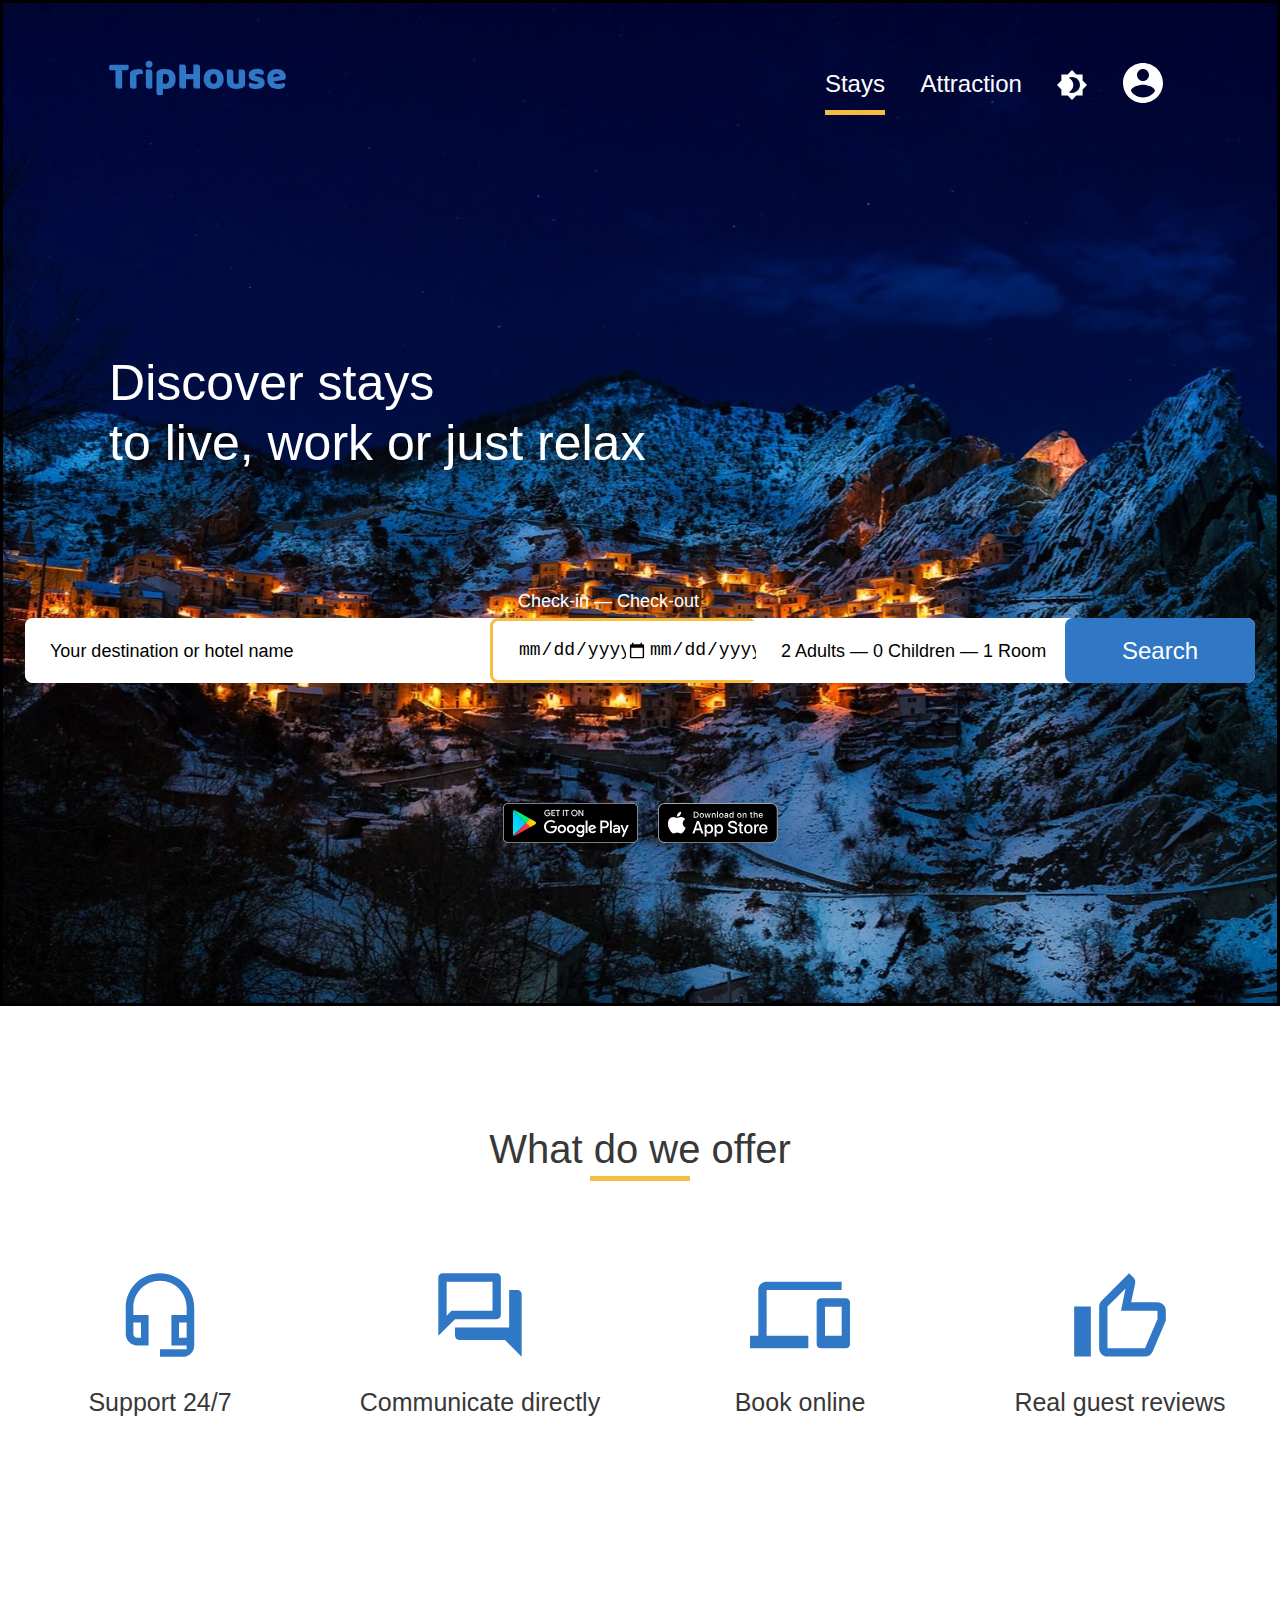
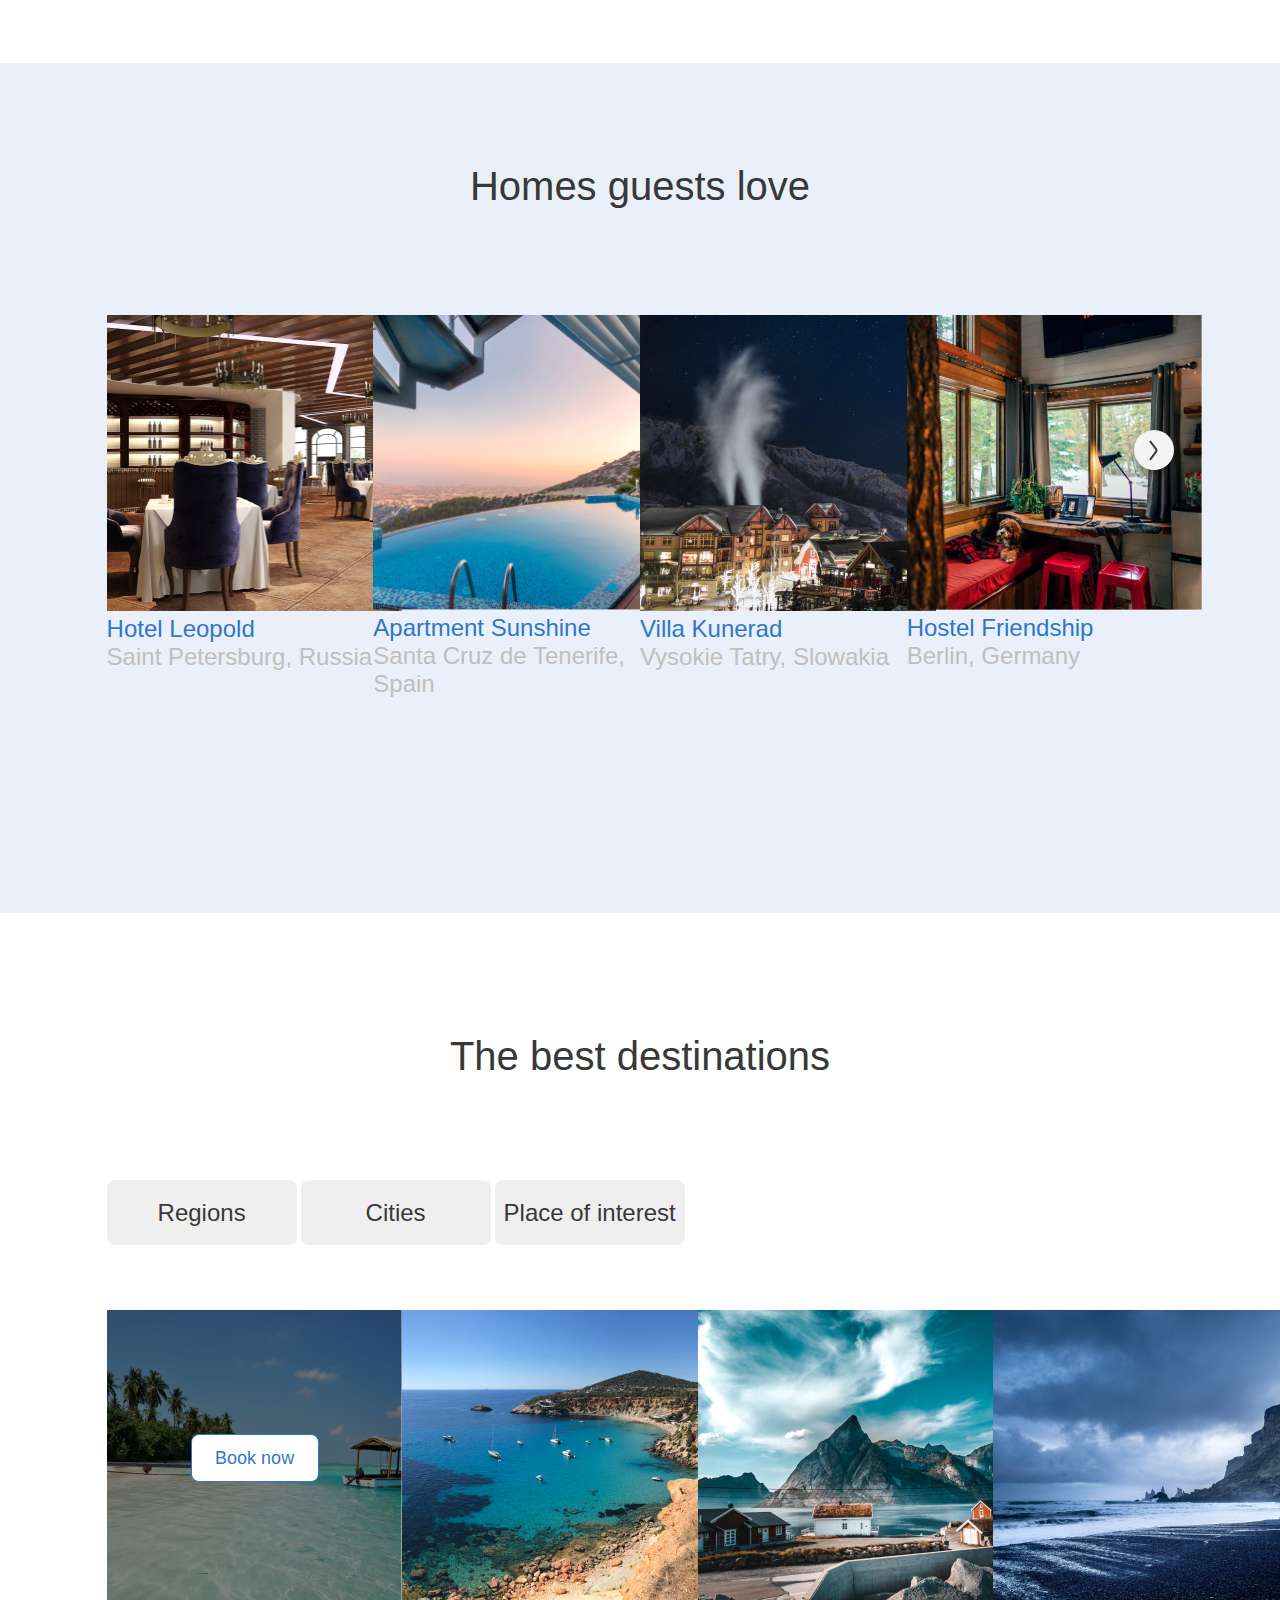
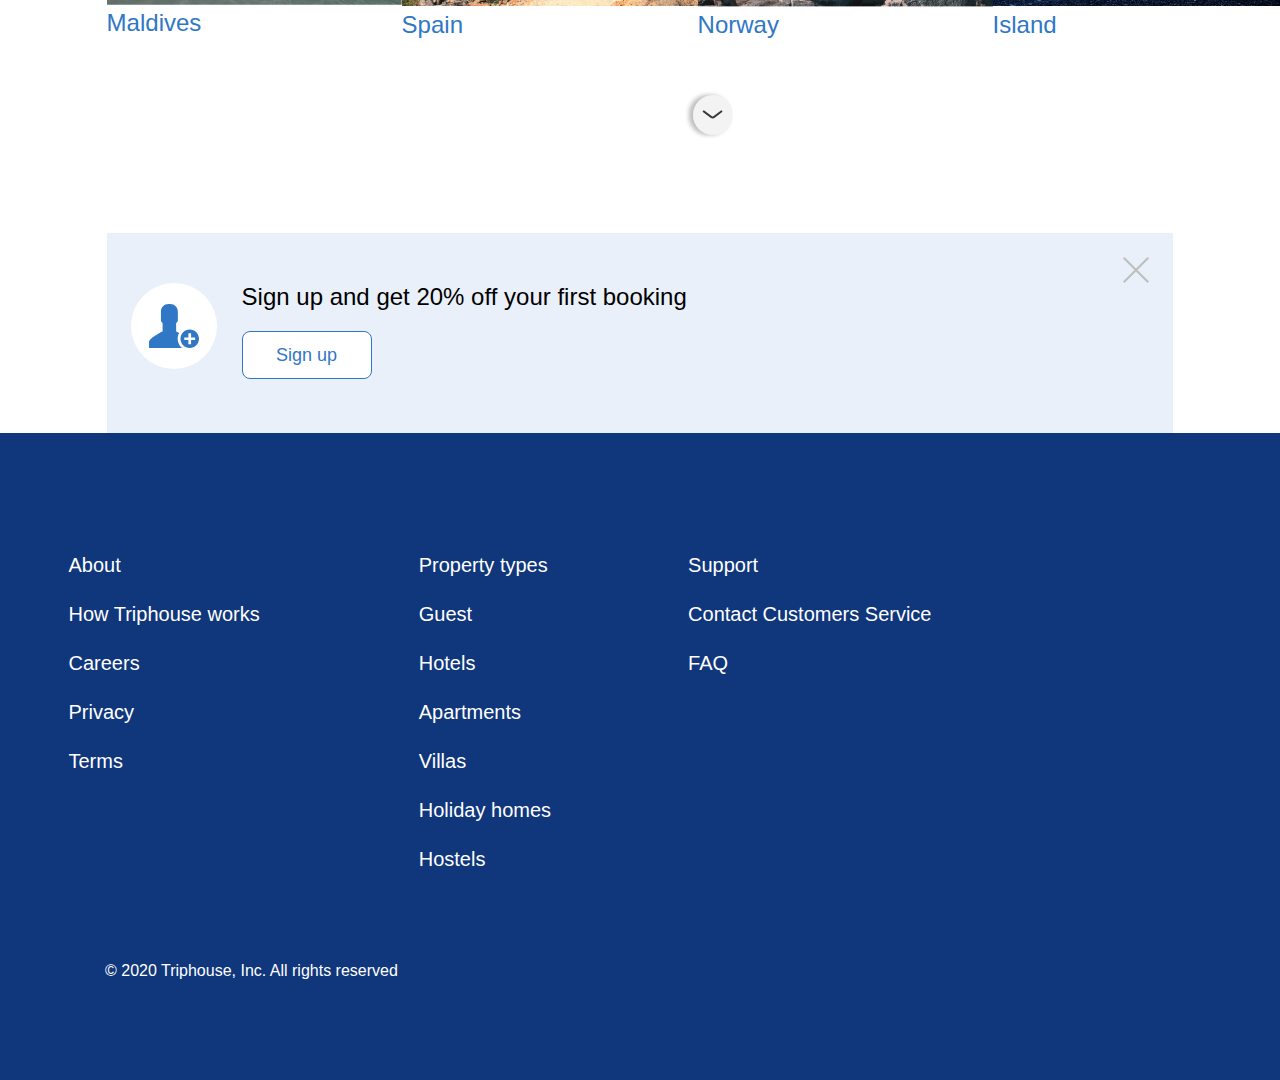
==== commit 2ec78f9b: "Merge pull request #9 from protokol110/change_form" ====
--- a/index.html
+++ b/index.html
@@ -174,6 +174,10 @@
         <path d="M26 1.4857L24.5144 0L13 11.5143L1.4857 0L0 1.4857L11.5143 13L0 24.5144L1.4857 26L13 14.4857L24.5144 26L26 24.5144L14.4857 13L26 1.4857Z" fill="#BFBFBF"/>
 
     </symbol>
+    <symbol id="loupe-icon" viewBox="0 0 16 16">
+        <path d="M11.4351 10.0629H10.7124L10.4563 9.81589C11.3528 8.77301 11.8925 7.4191 11.8925 5.94625C11.8925 2.66209 9.23042 0 5.94625 0C2.66209 0 0 2.66209 0 5.94625C0 9.23042 2.66209 11.8925 5.94625 11.8925C7.4191 11.8925 8.77301 11.3528 9.81589 10.4563L10.0629 10.7124V11.4351L14.6369 16L16 14.6369L11.4351 10.0629ZM5.94625 10.0629C3.66838 10.0629 1.82962 8.22413 1.82962 5.94625C1.82962 3.66838 3.66838 1.82962 5.94625 1.82962C8.22413 1.82962 10.0629 3.66838 10.0629 5.94625C10.0629 8.22413 8.22413 10.0629 5.94625 10.0629Z"
+              fill="currentColor"/>
+    </symbol>
 </svg>
 
 <header class="back-img">
@@ -202,48 +206,40 @@
     </div>
 
     <div  class="position-main-text">
-        <span class="text-main">Discover stays <br> to live, work or just relax</span>
+        <h1 class="text-main search-section__title">Discover stays <br> to live, work or just relax</h1>
     </div>
 
     <div class="side-text-1 ">
-        <span class="side-text col-3">Your destination or hotel name</span><span class="side-text text-check col-3">Check-in — Check-out</span>
-    </div>
-    <form>
-
-    <div class="main-part">
-        <div>
-        <label for="city-change" class="side-text"> Your destination or hotel name</label>
-        <input id="city-change" list="city" class="block-1 " placeholder="New York" required>
-
-        <datalist id="city">
-            <option>New York</option>
-            <option>Washington</option>
-            <option>Los Angeles</option>
-            <option>Minsk</option>
-
-        </datalist>
-        </div>
-
-        <div class="block-2">
-
-            <input type="date" class="first-date" id="check-in">
-            <label for="check-in" class="side-text"> check-in</label>
-            <input type="date" class="second-date" id="check-out">
-            <label for="check-out" class="side-text"> check-out</label>
-
-        </div>
-        <div class="block-3 col-3">
-            <label class="first-number-label" for="first-number" >Adults</label>
-            <input type="number" id="first-number" min="1">
-            <label class="second-number-label" for="second-number" >Children</label>
-            <input type="number" id="second-number" min="0">
-            <label class="third-number-label" for="third-number">Room</label>
-            <input type="number" id="third-number" min="1">
-        </div>
-        <div>
-            <button class="block-4-button " ><span class="text-button" >Search</span></button>
-        </div>
-    </div>
+    </div>
+    <div class="search-section">
+
+    <form class="search-form text-form">
+        <div class="search-form__group destination">
+            <svg class="loupe-icon destination__loupe-icon">
+                <use href="#loupe-icon"/>
+            </svg>
+            <input type="text" name="destination" id="destination" class="destination__input" placeholder=" " required>
+            <label for="destination" class="destination__label">Your destination or hotel name</label>
+        </div>
+        <div class="search-form__group check">
+            <input type="date" class="date" name="check-in" id="check-in" placeholder=" " required>
+            <label for="check-in" class="check__label ">Check-in</label>
+            <input type="date" class="date" name="check-out" id="check-out" placeholder=" " required>
+            <label for="check-out" class="check__label">Check-out</label>
+            <label for="check-in" class="check__label check__label--desktop">Check-in — Check-out</label>
+        </div>
+        <div class="search-form__group ">
+            <input type="number" name="adults" id="adults" class="other-info__input" placeholder=" " min="1" required>
+            <label for="adults" class="other-info__label">Adults</label>
+            <span class="divisor"></span>
+            <input type="number" name="children" id="children" class="other-info__input" placeholder=" " min="0">
+            <label for="children" class="other-info__label">Children</label>
+            <span class="divisor"></span>
+            <input type="number" name="rooms" id="rooms" class="other-info__input" placeholder=" " min="1" required>
+            <label for="rooms" class="other-info__label">Rooms</label>
+            <label for="adults" class="other-info__label third-number-label">2 Adults — 0 Children — 1 Room</label>
+        </div>
+        <input type="submit" value="Search" class="submit-btn">
     </form>
     <section class="icon-bot">
       <svg class="icon-bot-1" width="135" height="40">
@@ -253,6 +249,7 @@
         <use href="#apple-store"/>
     </svg>
     </section>
+    </div>
 </header>
 <div class="help-div">
 <div class="capital-text top-lane">
--- a/about/style.css
+++ b/about/style.css
@@ -72,11 +72,6 @@
     margin-right: 8.33%;
 }
 
-.side-text-1{
-    margin-left: 140px ;
-    margin-top: 100px;
-}
-
 .top-padding{
     margin-top: 67px;
 }
@@ -131,90 +126,143 @@
     display: none;
 }
 
-.main-part{
-    display: flex;
-    justify-content: space-between;
-    margin-left: 8.33%;
+.search-section__title {
+    width: 540px;
+    font-size: 50px;
+    font-weight: 500;
+    line-height: 60px;
+    color: #ffffff;
+    margin-bottom: 145px;
+}
+
+.search-form {
+    display: flex;
+    font-size: 18px;
+    line-height: 21px;
+    background-color: #ffffff;
+    max-width: 1230px;
+    width: 100%;
+    height: 65px;
     border-radius: 8px;
-    width: auto;
-    margin-right: 8.33%;
-    height: 65px;
-    background-color: #FFFFFF;
-    box-sizing: border-box ;
-}
-
-.block-2{
-    display: flex;
-    justify-content: center;
-    margin-top: 0;
-    width: 260px;
-    height: 65px;
-    margin-left: 180px;
-}
-
-.block-2:hover{
+    margin: 0 auto;
+}
+
+.search-form label {
+    position: absolute;
+    left: 25px;
+    top: calc(50% - 21px / 2);
+}
+
+.search-form__group {
+    display: flex;
+    position: relative;
+}
+.search-form__group:hover{
     border: 3px solid #F5BD41;
     box-sizing: border-box;
     border-radius: 8px;
 }
-#first-number, #second-number, #third-number{
-    margin-left: 5px;
-    margin-top: 15px;
-    height: 25px;
-    width: 20px;
-}
-
-.third-number-label, .first-number-label, .second-number-label{
-    margin-top: 20px;
-}
-
-.second-number-label, .third-number-label{
-    margin-left: 5px;
-}
-
-.first-date{
-    margin-top: 10px;
-    height: 35px;
-    width: 70px ;
-}
-
-.second-date{
-    margin-top: 10px;
-    height: 35px;
-    width: 70px;
-    margin-left: 25px;
-}
-
-.block-3{
-    display: flex;
-    justify-content: center;
-    height: 65px;
-}
-
-.block-3:hover{
+
+.search-form__group input:first-of-type {
+    padding-left: 25px;
+}
+
+input {
+    border: none;
+    outline: none;
+    font-size: 18px;
+    line-height: 21px;
+}
+
+.destination {
+    max-width: 465px;
+    width: 100%;
+}
+
+.destination__input {
+    width: 100%;
+    border-radius: 8px;
+}
+
+.loupe-icon {
+    display: none;
+}
+
+.destination__label {
+    transition: all .25s;
+}
+
+.check {
+    max-width: 260px;
+    width: 100%;
+    border: 3px solid #f5bd41;
+    border-radius: 8px;
+    display: flex;
+}
+
+.check__label {
+    display: none;
+    }
+
+.check__label--desktop {
+    display: inline-block;
+}
+
+.date {
+    width: 50%;
+    border-radius: 8px;
+}
+
+.other-info {
+    max-width: 315px;
+    width: 100%;
+    margin-left: 37px;
+}
+.other-info:hover{
     border: 3px solid #F5BD41;
     box-sizing: border-box;
     border-radius: 8px;
 }
 
-.block-4-button {
-    height: 65px;
-    max-width: 180px;
+.other-info__input {
+    width: 33.3%;
+}
+
+.other-info__label {
+    display: none;
+}
+
+.third-number-label {
+    display: inline-block;
+}
+
+.submit-btn {
+    max-width: 190px;
     width: 100%;
     background-color: #3077C6;
+    font-size: 24px;
+    line-height: 28px;
+    color: #ffffff;
     border-radius: 8px;
     cursor: pointer;
-    font-size: 24px;
-    line-height: 28px;
-    border-color: #3077C6;
-}
-
-.block-1 {
-    border: #FFFFFF;
-    margin-top: 15px;
-    margin-left: 45px;
-    height: 30px;
-}
+    transition: all .2s;
+}
+
+.destination__input:not(:placeholder-shown) + .destination__label,
+.destination__input:focus + .destination__label,
+
+.date:not(:placeholder-shown) ~ .check__label--desktop,
+.date:focus ~ .check__label--desktop,
+
+.other-info__input:not(:placeholder-shown) ~ .third-number-label,
+.other-info__input:focus ~ .third-number-label{
+    transform: translateY(-50px);
+    color: #ffffff;
+    transition: all .25s;
+}
+
+
+
 
 
 .position-main-text{
@@ -236,8 +284,6 @@
 .icon-bot-1{
     margin-right: 20px;
 }
-
-
 
 .block-help{
     display: flex;
@@ -471,452 +517,408 @@
 .logo-white-bottom{
     display: none;
 }
-@media only screen and (max-width: 720px){
-
-    .col-sm-1{
-        width: 8.33% ;
-    }
-
-    .col-sm-2{
-        width: 16.66% ;
-    }
-
-    .col-sm-3{
-        width: 25% ;
-    }
-
-    .col-sm-4{
-        width: 33.32% ;
-    }
-
-    .col-sm-5{
-        width: 41.65% ;
-    }
-
-    .col-sm-6{
-        width: 50% ;
-    }
-
-    .col-sm-7{
-        width: 58.31% ;
-    }
-
-    .col-sm-8{
-        width: 66.64% ;
-    }
-
-    .col-sm-9{
-        width: 74.97% ;
-    }
-
-    .col-sm-10{
-        width: 83.3% ;
-    }
-
-    .col-sm-11{
-        width: 91.63% ;
+@media only screen and (max-width: 720px) {
+
+    .col-sm-1 {
+        width: 8.33%;
+    }
+
+    .col-sm-2 {
+        width: 16.66%;
+    }
+
+    .col-sm-3 {
+        width: 25%;
+    }
+
+    .col-sm-4 {
+        width: 33.32%;
+    }
+
+    .col-sm-5 {
+        width: 41.65%;
+    }
+
+    .col-sm-6 {
+        width: 50%;
+    }
+
+    .col-sm-7 {
+        width: 58.31%;
+    }
+
+    .col-sm-8 {
+        width: 66.64%;
+    }
+
+    .col-sm-9 {
+        width: 74.97%;
+    }
+
+    .col-sm-10 {
+        width: 83.3%;
+    }
+
+    .col-sm-11 {
+        width: 91.63%;
     }
 
     .col-sm-12 {
-        width: 100% ;
-    }
-
-    .logo-blue{
+        width: 100%;
+    }
+
+    .logo-blue {
         margin-top: 15px;
         width: 125px;
         height: 25px;
     }
-    .position-main-text{
+
+    .position-main-text {
         margin-top: 50px;
     }
-    .text-top-lane{
-        display: none;
-    }
-    .top-padding{
+
+    .text-top-lane {
+        display: none;
+    }
+
+    .top-padding {
         margin-top: 14px;
     }
-    .icon-top-account{
+
+    .icon-top-account {
         margin-top: 10px;
         width: 24px;
         height: 24px;
     }
 
-    .icon-top-night{
+    .icon-top-night {
         width: 16px;
         height: 16px;
     }
 
-    .menu-icon{
+    .menu-icon {
         display: block;
         margin-top: 15px;
     }
 
-    .top-lane{
+    .top-lane {
         display: flex;
         justify-content: center;
         margin-top: 25px;
         font-size: 28px;
     }
-    .block-help{
+
+    .block-help {
         display: flex;
         flex-direction: column;
         line-height: 33px;
         margin-top: 30%;
     }
 
-    .text{
+    .text {
         font-size: 15px;
         line-height: 18px;
     }
 
-    .block-different-hotels{
+    .block-different-hotels {
         height: 500px;
         justify-content: center;
 
 
     }
-    .text-block-hotels{
+
+    .text-block-hotels {
         margin-top: 40px;
     }
 
-    .block-3-hotels{
-        display: none;
-    }
-
-    .block-4-hotels{
-        display: none;
-    }
-
-    .text-hotels{
+    .block-3-hotels {
+        display: none;
+    }
+
+    .block-4-hotels {
+        display: none;
+    }
+
+    .text-hotels {
         font-size: 12px;
     }
 
-    .text-hotels-grey{
+    .text-hotels-grey {
         font-size: 12px;
     }
-    .hotels-image{
-    margin-top: 40px;
-    justify-content: center;
-
-}
-
-    .block-1-hotels{
-    margin-right: 20px;
-}
-    .image-1-hotels{
+
+    .hotels-image {
+        margin-top: 40px;
+        justify-content: center;
+
+    }
+
+    .block-1-hotels {
+        margin-right: 20px;
+    }
+
+    .image-1-hotels {
         width: 100%;
         height: 155px;
 
     }
 
-    .image-2-hotels{
+    .image-2-hotels {
         width: 100%;
         height: 155px;
     }
-    .icon-arrows{
+
+    .icon-arrows {
         top: 20%;
         right: 19%;
     }
 
-    .first-column-text{
-        display: none;
-    }
-    .second-column-text{
-        display: none;
-    }
-    .button-block{
+    .first-column-text {
+        display: none;
+    }
+
+    .second-column-text {
+        display: none;
+    }
+
+    .button-block {
         display: flex;
         justify-content: center;
     }
-    .button-destinations-1,.button-destinations-2,.button-destinations-3{
+
+    .button-destinations-1, .button-destinations-2, .button-destinations-3 {
         margin-top: 32px;
         border-radius: 4px;
         width: 98px;
         height: 32px;
         margin-right: 8.33%;
     }
-    .third-column-text{
-        display: none;
-    }
-    .first-column-text-main{
+
+    .third-column-text {
+        display: none;
+    }
+
+    .first-column-text-main {
         text-decoration: underline;
     }
-    .second-column-text-main{
+
+    .second-column-text-main {
         text-decoration: underline;
         margin-right: 40px;
     }
-    .third-column-text-main{
+
+    .third-column-text-main {
         text-decoration: underline;
     }
-    .sign-up{
-        display: none;
-    }
-    .image-destinations{
+
+    .sign-up {
+        display: none;
+    }
+
+    .image-destinations {
         justify-content: center;
     }
-    .text-destination-header{
+
+    .text-destination-header {
         margin-top: 40px;
         font-size: 28px;
     }
-    .image-destinations-3,.image-destinations-4{
-        display: none;
-    }
-
-    .image-destinations-1{
+
+    .image-destinations-3, .image-destinations-4 {
+        display: none;
+    }
+
+    .image-destinations-1 {
         margin-right: 16px;
     }
 
-    .image-1-destinations{
+    .image-1-destinations {
         filter: none;
     }
 
-    .button-destinations-1,.button-destinations-2,.button-destinations-3{
+    .button-destinations-1, .button-destinations-2, .button-destinations-3 {
         width: 98px;
         height: 32px;
     }
 
-    .text-button-destinations-3{
-        display: none;
-    }
+    .text-button-destinations-3 {
+        display: none;
+    }
+
     main-part
-    .text-button-destinations{
+    .text-button-destinations {
         font-size: 19px;
     }
-    .button-image-destinations-1{
-        display: none;
-    }
-    .image-1-destinations{
+
+    .button-image-destinations-1 {
+        display: none;
+    }
+
+    .image-1-destinations {
         width: 156px;
         height: 156px;
     }
-    .image-2-destinations{
+
+    .image-2-destinations {
         width: 156px;
         height: 156px;
     }
-    .icon-arrows-destinations{
+
+    .icon-arrows-destinations {
         transform: rotate(0);
         right: -25px;
         top: 35%;
     }
-    .bottom-text{
+
+    .bottom-text {
         display: flex;
         justify-content: center;
         margin-top: 35px;
         padding-bottom: 40px;
         margin-left: 0;
     }
-    .columns{
+
+    .columns {
         display: flex;
-        justify-content: center ;
-        margin-top:  40px;
-
-    }
-    .logo-white-bottom{
+        justify-content: center;
+        margin-top: 40px;
+
+    }
+
+    .logo-white-bottom {
         display: flex;
         align-items: center;
         justify-content: center;
     }
-}
-
-@media only screen and (max-width: 360px){
-
-    .col-sm-1{
-        width: 8.33% ;
-    }
-
-    .col-sm-2{
-        width: 16.66% ;
-    }
-
-    .col-sm-3{
-        width: 25% ;
-    }
-
-    .col-sm-4{
-        width: 33.32% ;
-    }
-
-    .col-sm-5{
-        width: 41.65% ;
-    }
-
-    .col-sm-6{
-        width: 50% ;
-    }
-
-    .col-sm-7{
-        width: 58.31% ;
-    }
-
-    .col-sm-8{
-        width: 66.64% ;
-    }
-
-    .col-sm-9{
-        width: 74.97% ;
-    }
-
-    .col-sm-10{
-        width: 83.3% ;
-    }
-
-    .col-sm-11{
-        width: 91.63% ;
-    }
-
-    .col-sm-12 {
-        width: 100% ;
-    }
-
-    .logo-blue{
-        margin-top: 15px;
-        width: 125px;
-        height: 25px;
-    }
-    .position-main-text{
-        margin-top: 50px;
-    }
-    .text-top-lane{
-        display: none;
-    }
-    .top-padding{
-        margin-top: 14px;
-    }
-    .icon-top-account{
-        margin-top: 10px;
-        width: 24px;
-        height: 24px;
-    }
-
-    .icon-top-night{
+
+    .search-form {
+        flex-direction: column;
+        height: unset;
+        background-color: #F5BD41;
+        padding: 8px;
+    }
+
+    .search-form__group {
+        display: flex;
+        margin-bottom: 8px;
+    }
+
+    .other-info {
+        margin-left: 0;
+    }
+
+    .search-form__group .date.date,
+    .search-form__group .other-info__input.other-info__input {
+        padding-left: 8px;
+    }
+
+    .search-form input {
+        height: 50px;
+        border-radius: 4px;
+        font-weight: 500;
+        font-size: 15px;
+        line-height: 18px;
+    }
+
+    .search-form label {
+        font-weight: 500;
+        font-size: 15px;
+        line-height: 18px;
+    }
+
+    .destination, .check, .other-info {
+        max-width: unset;
+    }
+
+    .destination__loupe-icon {
+        display: inline-block;
+        position: absolute;
         width: 16px;
         height: 16px;
-    }
-
-    .menu-icon{
-        display: block;
-        margin-top: 15px;
-    }
-
-    .top-lane{
-        display: flex;
-        justify-content: center;
-        margin-top: 25px;
-        font-size: 28px;
-    }
-    .block-help{
-        display: flex;
-        flex-direction: column;
-        line-height: 33px;
-        margin-top: 30%;
-    }
-
-    .text{
-        font-size: 15px;
-        line-height: 18px;
-    }
-
-    .block-different-hotels{
-        height: 500px;
-        justify-content: center;
-
-
-    }
-    .text-block-hotels{
-        margin-top: 40px;
-    }
-
-    .block-3-hotels{
-        display: none;
-    }
-
-    .block-4-hotels{
-        display: none;
-    }
-
-    .text-hotels{
+        color: #BFBFBF;
+        top: 15px;
+        left: 12px;
+    }
+
+    .search-form input.destination__input {
+        padding-left: 35px;
+    }
+
+    .search-form label.destination__label {
+        left: 35px;
+    }
+
+    .check {
+        border: none;
+    }
+
+    .date:not(:first-child) {
+        margin-left: 8px;
+    }
+
+    .check__label, .other-info__label, .other-info__input {
+        display: inline-block;
+    }
+
+    .check__label:nth-child(4) {
+        position: absolute;
+        left: calc(50% + 8px + 8px);
+    }
+
+    .check__label--desktop {
+        display: none;
+    }
+
+    .other-info__input {
+        width: 33.3%;
+        margin-right: -1px;
+    }
+
+    .search-form .other-info__input {
+        border-radius: 0;
+    }
+
+    .third-number-label {
+        display: none;
+    }
+
+    .other-info label:nth-child(5) {
+        position: absolute;
+        left: calc(33.3% + 8px);
+    }
+
+    .other-info label:nth-child(8) {
+        position: absolute;
+        left: calc(33.3% * 2 + 8px);
+    }
+
+    .other-info__label, .check__label {
+        transition: all .25s;
+    }
+
+
+    .destination__input:not(:placeholder-shown) + .destination__label,
+    .destination__input:focus + .destination__label,
+    .date:not(:placeholder-shown) + .check__label,
+    .date:focus + .check__label,
+    .other-info__input:not(:placeholder-shown) + .other-info__label,
+    .other-info__input:focus + .other-info__label {
+        transform: translateY(-15px);
+        color: #383838;
         font-size: 12px;
-    }
-
-    .text-hotels-grey{
-        font-size: 12px;
-    }
-    .hotels-image{
-        margin-top: 40px;
-        justify-content: center;
-
-    }
-
-    .block-1-hotels{
-        margin-right: 20px;
-    }
-    .image-1-hotels{
-        width: 100%;
-        height: 155px;
-
-    }
-
-    .image-2-hotels{
-        width: 100%;
-        height: 155px;
-    }
-    .icon-arrows{
-        top: 20%;
-        right: 19%;
-    }
-
-    .first-column-text{
-        display: none;
-    }
-    .second-column-text{
-        display: none;
-    }
-    .third-column-text{
-        display: none;
-    }
-    .first-column-text-main{
-        text-decoration: underline;
-    }
-    .second-column-text-main{
-        text-decoration: underline;
-        margin-right: 40px;
-    }
-    .third-column-text-main{
-        text-decoration: underline;
-    }
-    .sign-up{
-        display: none;
-    }
-    .image-destinations-3,.image-destinations-4{
-        display: none;
-    }
-    .image-1-destinations{
-        filter: none;
-    }
-    .button-image-destinations-1{
-        display: none;
-    }
-    .icon-arrows-destinations{
-        transform: rotate(0);
-        right: -25px;
-        top: 40%;
-    }
-    .bottom-text{
-        display: flex;
-        justify-content: center;
-        margin-top: 35px;
-        padding-bottom: 40px;
-        margin-left: 0;
-    }
-    .columns{
-        display: flex;
-        justify-content: center ;
-        margin-top:  40px;
-
-    }
-    .logo-white-bottom{
-        display: flex;
-        align-items: center;
-        justify-content: center;
-    }
-}
+        transition: all .25s;
+    }
+
+    .divisor {
+        height: 30px;
+        width: 1px;
+        background-color: #bfbfbf;
+        transform: translateY(30%);
+    }
+
+    .submit-btn {
+        height: 50px;
+        max-width: unset;
+        width: 100%
+    }
+}
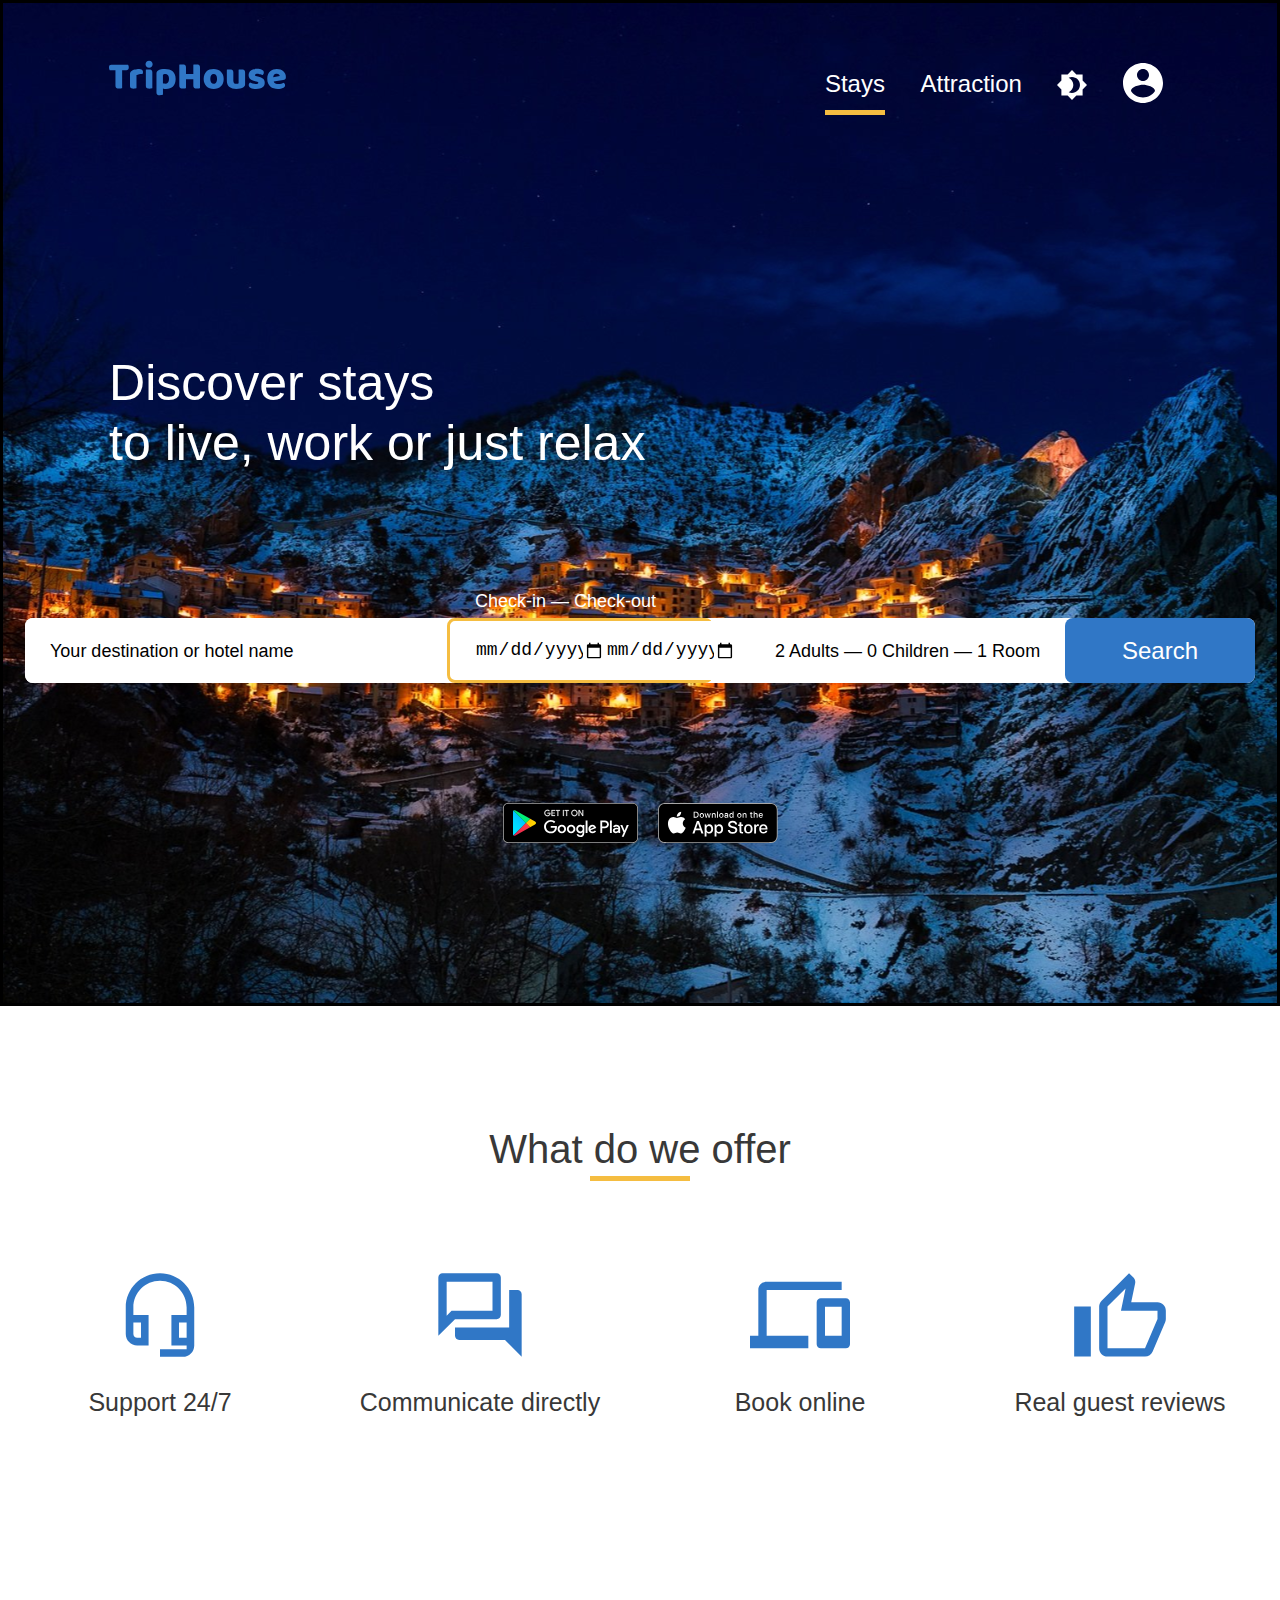
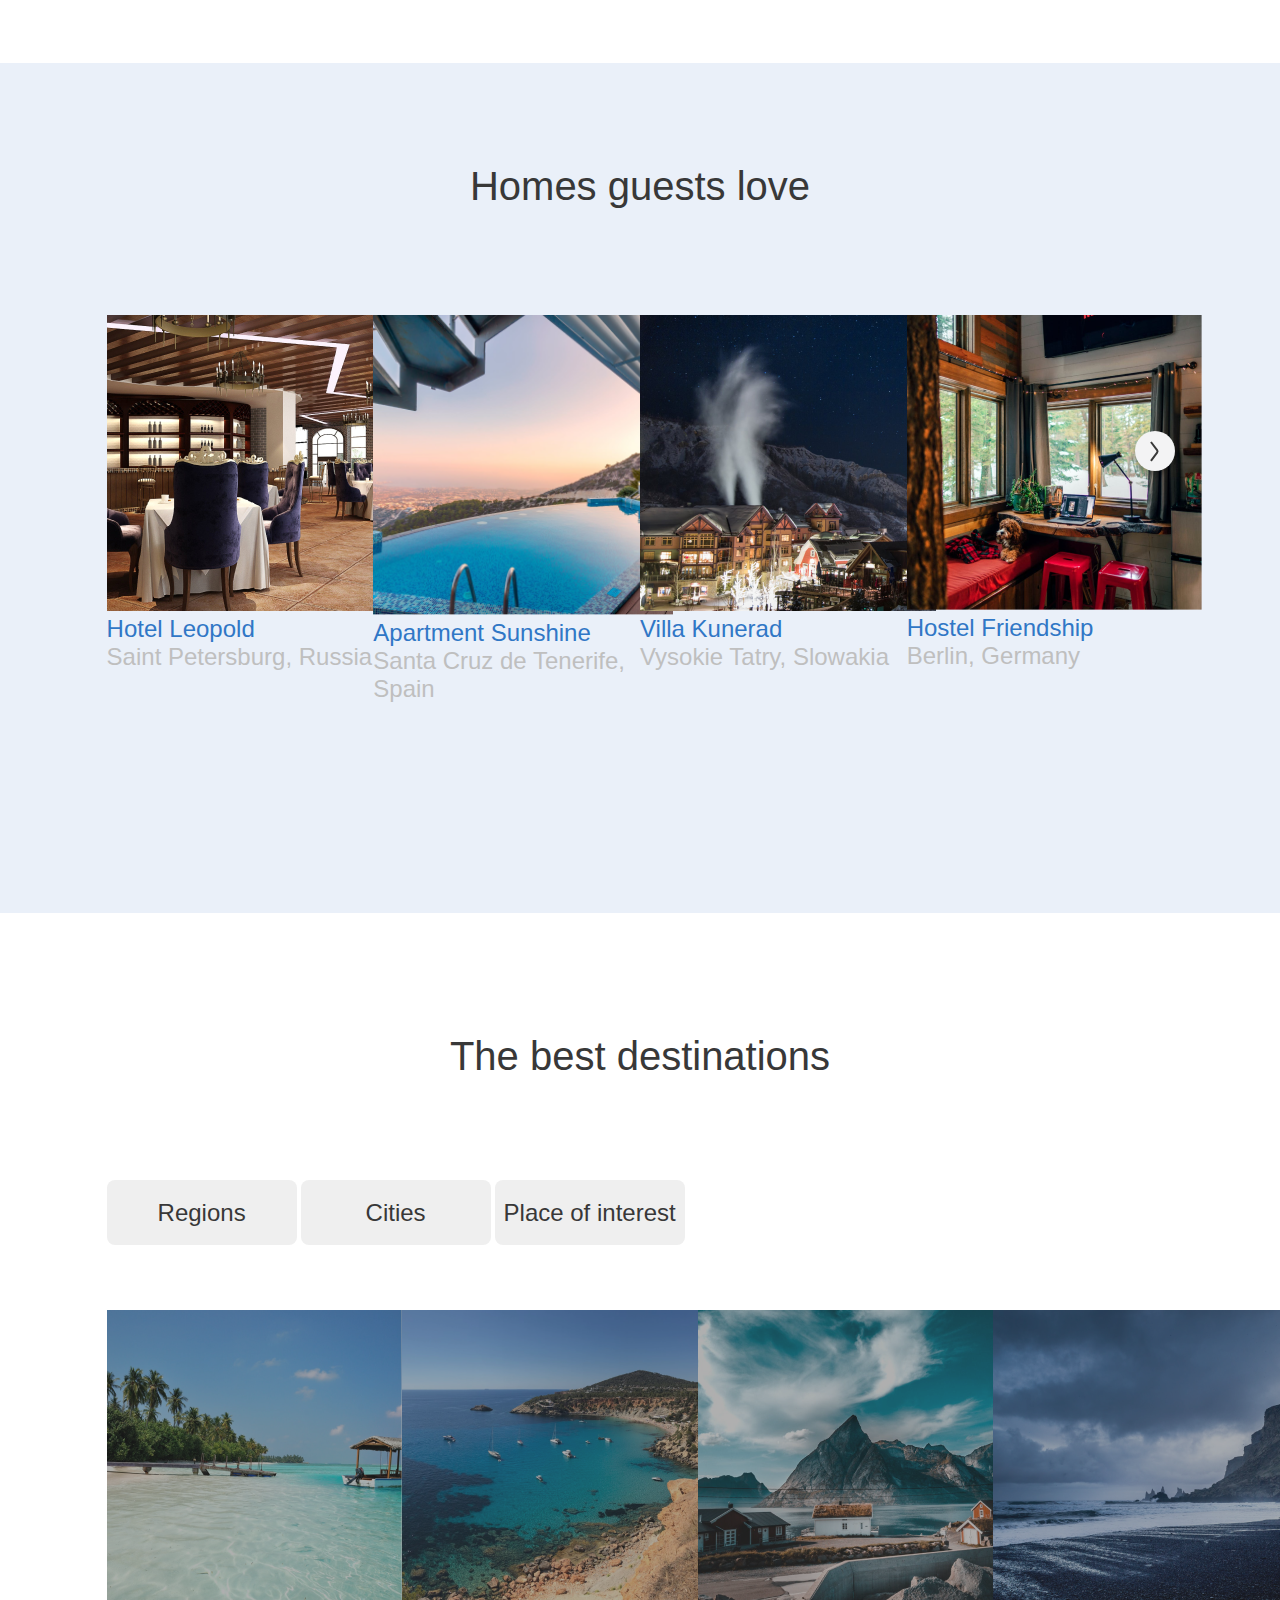
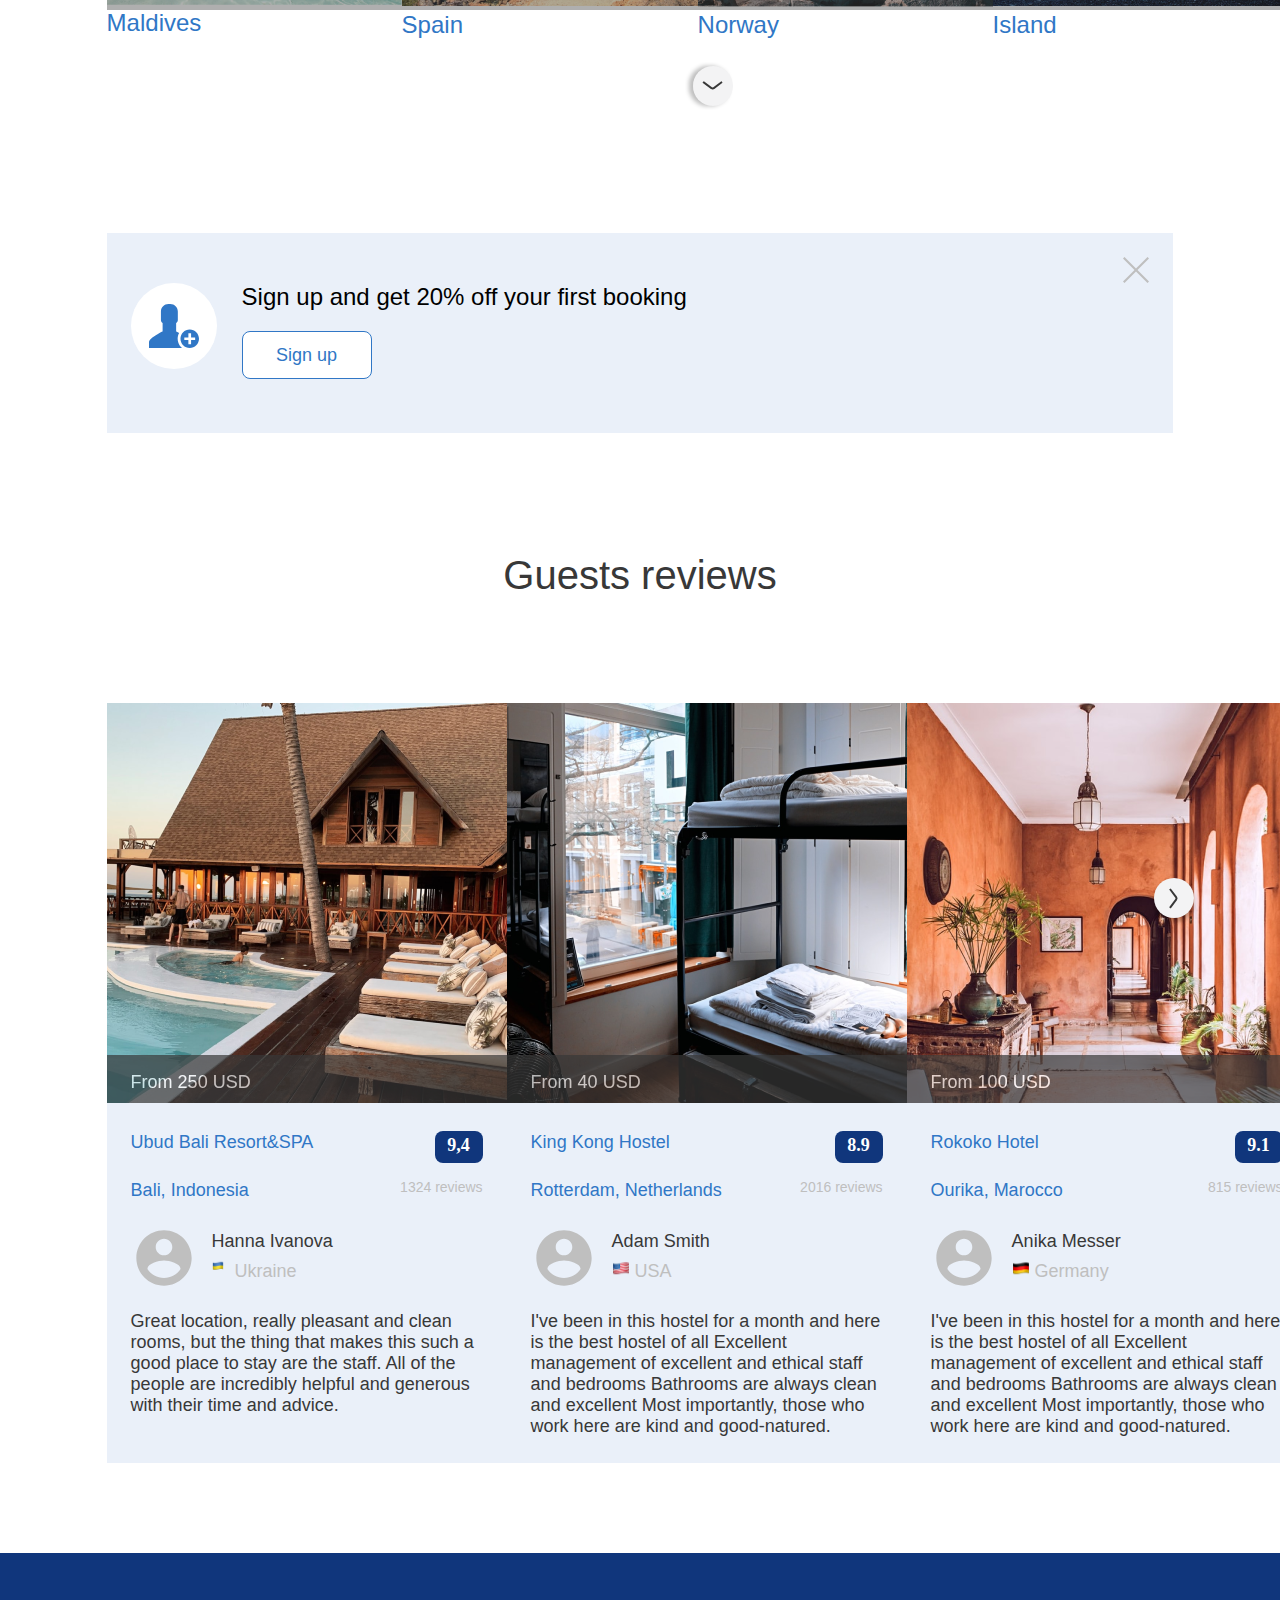
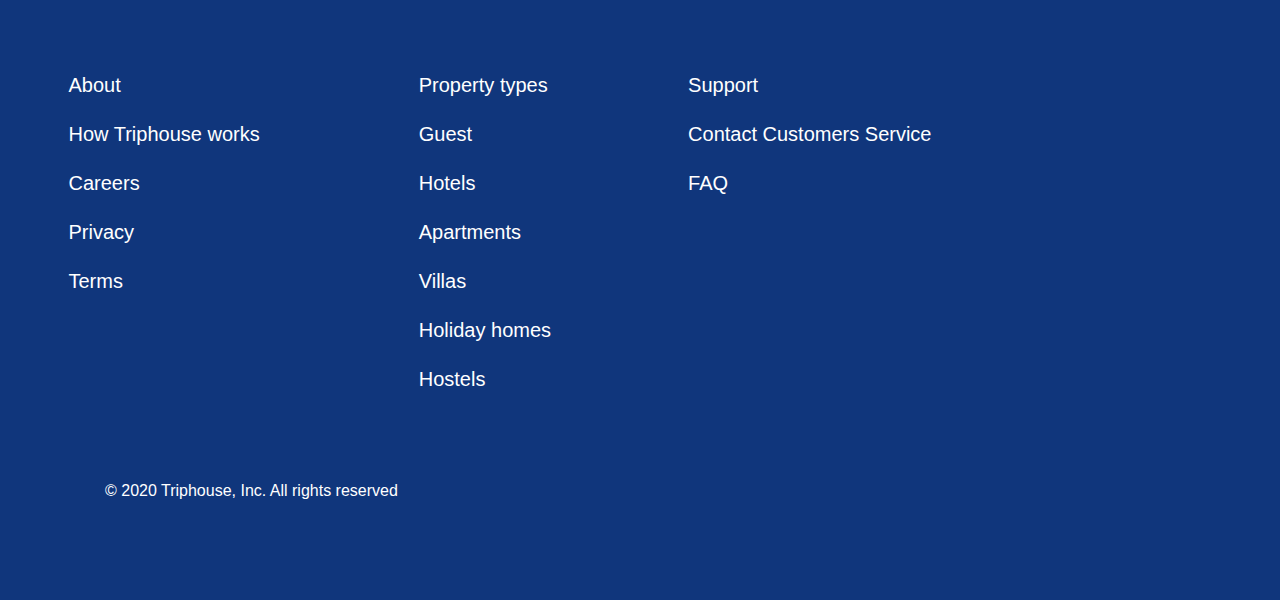
==== commit 9993be01: "Merge pull request #10 from protokol110/lesson-11" ====
--- a/index.html
+++ b/index.html
@@ -178,6 +178,39 @@
         <path d="M11.4351 10.0629H10.7124L10.4563 9.81589C11.3528 8.77301 11.8925 7.4191 11.8925 5.94625C11.8925 2.66209 9.23042 0 5.94625 0C2.66209 0 0 2.66209 0 5.94625C0 9.23042 2.66209 11.8925 5.94625 11.8925C7.4191 11.8925 8.77301 11.3528 9.81589 10.4563L10.0629 10.7124V11.4351L14.6369 16L16 14.6369L11.4351 10.0629ZM5.94625 10.0629C3.66838 10.0629 1.82962 8.22413 1.82962 5.94625C1.82962 3.66838 3.66838 1.82962 5.94625 1.82962C8.22413 1.82962 10.0629 3.66838 10.0629 5.94625C10.0629 8.22413 8.22413 10.0629 5.94625 10.0629Z"
               fill="currentColor"/>
     </symbol>
+    <symbol id="account-reviews" viewBox="0 0 54 54" fill="none" xmlns="http://www.w3.org/2000/svg">
+        <path d="M27.0002 0.333252C12.2802 0.333252 0.333496 12.2799 0.333496 26.9999C0.333496 41.7199 12.2802 53.6666 27.0002 53.6666C41.7202 53.6666 53.6668 41.7199 53.6668 26.9999C53.6668 12.2799 41.7202 0.333252 27.0002 0.333252ZM27.0002 8.33325C31.4268 8.33325 35.0002 11.9066 35.0002 16.3333C35.0002 20.7599 31.4268 24.3333 27.0002 24.3333C22.5735 24.3333 19.0002 20.7599 19.0002 16.3333C19.0002 11.9066 22.5735 8.33325 27.0002 8.33325ZM27.0002 46.1999C20.3335 46.1999 14.4402 42.7866 11.0002 37.6133C11.0802 32.3066 21.6668 29.3999 27.0002 29.3999C32.3068 29.3999 42.9202 32.3066 43.0002 37.6133C39.5602 42.7866 33.6668 46.1999 27.0002 46.1999Z" fill="#BFBFBF"/>
+
+    </symbol>
+    <symbol viewBox="0 0 18 18" fill="none" xmlns="http://www.w3.org/2000/svg" xmlns:xlink="http://www.w3.org/1999/xlink" id="de">
+        <!--width="18" height="18"-->
+            <path d="M0 18.26H18V0.26H0V18.26Z" fill="url(#pattern0)"/>
+            <defs>
+                <pattern id="pattern0" patternContentUnits="objectBoundingBox" width="1" height="1">
+                    <use xlink:href="#image0" transform="scale(0.015625)"/>
+                </pattern>
+                <image id="image0" width="64" height="64" xlink:href="[data-uri]"/>
+            </defs>
+    </symbol>
+    <symbol viewBox="0 0 18 18" fill="none" xmlns="http://www.w3.org/2000/svg" xmlns:xlink="http://www.w3.org/1999/xlink" id="ua" >
+            <path d="M0 18.26H18V0.26H0V18.26Z" fill="url(#pattern1)"/>
+            <defs>
+                <pattern id="pattern1" patternContentUnits="objectBoundingBox" width="1" height="1">
+                    <use xlink:href="#image1" transform="scale(0.015625)"/>
+                </pattern>
+                <image id="image1" width="64" height="64" xlink:href="[data-uri]"/>
+            </defs>
+    </symbol>
+    <symbol viewBox="0 0 19 19" fill="none" xmlns="http://www.w3.org/2000/svg" xmlns:xlink="http://www.w3.org/1999/xlink" id="usa">
+
+        <path d="M0 18.26H18V0.26H0V18.26Z" fill="url(#pattern2)"/>
+        <defs>
+            <pattern id="pattern2" patternContentUnits="objectBoundingBox" width="1" height="1">
+                <use xlink:href="#image2" transform="scale(0.015625)"/>
+            </pattern>
+            <image id="image2" width="64" height="64" xlink:href="[data-uri]"/>
+        </defs>
+    </symbol>
 </svg>
 
 <header class="back-img">
@@ -228,7 +261,7 @@
             <label for="check-out" class="check__label">Check-out</label>
             <label for="check-in" class="check__label check__label--desktop">Check-in — Check-out</label>
         </div>
-        <div class="search-form__group ">
+        <div class="search-form__group  other-info">
             <input type="number" name="adults" id="adults" class="other-info__input" placeholder=" " min="1" required>
             <label for="adults" class="other-info__label">Adults</label>
             <span class="divisor"></span>
@@ -315,13 +348,14 @@
     <div class="hotels-photo col-3 block-3-hotels">
         <img src="about/img/Rectangle 50.png" height="296" width="296"
         alt="Villa Kunerad"
-        /> <br/>
+        class="image-4-hotels"/> <br/>
         <span class="text-hotels">Villa Kunerad</span><br/>
         <span class="text-hotels-grey">Vysokie Tatry, Slowakia</span>
     </div>
     <div class="hotels-photo block-4-hotels col-3">
         <img src="about/img/Rectangle 51.png" height="295" width="295"
-        alt="Hostel Friendship"/>
+        alt="Hostel Friendship"
+        class="image-4-hotels"/>
         <br/>
         <span class="text-hotels">Hostel Friendship</span><br/>
         <span class="text-hotels-grey">Berlin, Germany</span>
@@ -345,47 +379,173 @@
     </div>
     <div class="image-destinations">
         <div class="image-destinations-1">
-            <img src="about/img/1.png" height="295" width="295"
-    alt="Maldives"
+            <img src="about/img/1.png"
+            alt="Maldives"
             class="image-1-destinations"/><br/>
             <span class="text-image-destinations">Maldives</span>
             <button class="button-image-destinations-1"><span class="text-button-image-destinations-1">Book now</span>
             </button>
     </div>
         <div class="image-destinations-2">
-            <img src="about/img/2.png" height="297" width="296"
+            <img src="about/img/2.png"
             alt="Spain"
             class="image-2-destinations"/>
             <br/>
             <span class="text-image-destinations">Spain</span>
+            <button class="button-image-destinations-1"><span class="text-button-image-destinations-1">Book now</span></button>
+
             <svg width="48" height="48" class="icon-arrows-destinations">
                 <use href="#icon-arrow"/>
             </svg>
         </div>
         <div class="image-destinations-3">
-            <img src="about/img/3.png" height="297" width="295"
+            <img src="about/img/3.png"
             alt="Norway"/><br/>
             <span class="text-image-destinations">Norway</span>
+            <button class="button-image-destinations-1"><span class="text-button-image-destinations-1">Book now</span></button>
         </div>
         <div class="image-destinations-4">
-            <img src="about/img/4.png" height="297" width="296"
+            <img src="about/img/4.png"
             alt="Island"/><br/>
             <span class="text-image-destinations">Island</span>
-        </div>
-</div>
-</div>
-<div class="sign-up">
+            <button class="button-image-destinations-1"><span class="text-button-image-destinations-1">Book now</span></button>
+        </div>
+</div>
+</div>
+<div class="adaptive-change">
+<section class="sign-up">
     <svg width="26" height="26" class="cross-closure">
         <use href="#cross-closure"/>
     </svg>
     <svg width="86" height="86" class="account-user">
         <use href="#account-user"/>
     </svg>
-    <div class="zxc">
+
+        <svg class="svg-logo-white"><use href="#logo-white"/></svg>
+    <div class="main-part-sign-up">
         <span class="text-sign-up">Sign up and get 20% off your first booking</span>
         <button class="button-sign-up"><span class="text-button-sign-up">Sign up</span></button>
-    </div>
-</div>
+
+</div>
+    <span class="text-sign-up-install">Install</span>
+</section>
+
+<section class="reviews">
+    <div class=" div-text-reviews-main">
+        <span class="capital-text"> Guests reviews</span>
+    </div>
+    <div class="img-reviews-all">
+    <div class="container-img-reviews ">
+        <div class="container1-reviews">
+        <img src="about/img/img1.png"
+    class=""
+        alt="Bali, Indonesia"/>
+        </div>
+        <div class="first-part-reviews">
+        <span class="span-text-reviews-first" >Ubud Bali Resort&SPA</span>
+            <div class="first-part-reviews-score">
+                <span class="first-part-reviews-score-rectangle">9,4</span></div>
+        </div>
+        <div class="second-part-reviews">
+            <span class="span-text-reviews-second">Bali, Indonesia</span>
+
+            <span class="watch-reviews-text">1324 reviews</span>
+        </div>
+        <div class="third-part-reviews">
+        <svg height="56" width="56" class="account-reviews">
+            <use href="#account-reviews"/>
+        </svg>
+            <div class="third-position-text">
+            <span class="text-reviews-third">Hanna Ivanova</span>
+
+            <span class="text-reviews-third-bottom"><img src="about/img/🇺🇦%20Ukraine.svg" alt="Ukraine">
+                Ukraine</span>
+            </div>
+        </div>
+        <div class="text-first-column-reviews">
+        <span class="text-reviews-third" >Great location, really pleasant and clean rooms, but the thing that makes this such a good place to stay are the staff. All of the people are incredibly helpful and generous with their time and advice. </span>
+        </div>
+        <div class="div-img-reviews-1">
+        <span class="text-img-reviews">From 250 USD</span>
+        </div>
+    </div>
+    <div class="container-img-reviews container2-reviews">
+        <img src="about/img/img2.png"
+             class="img-reviews-1"
+        alt="Rotterdam, Netherlands"/>
+        <div class="first-part-reviews">
+            <span class="span-text-reviews-first">King Kong Hostel</span>
+            <div class="first-part-reviews-score">
+                <span class="first-part-reviews-score-rectangle">8.9</span></div>
+        </div>
+        <div class="second-part-reviews">
+            <span class="span-text-reviews-second">Rotterdam, Netherlands</span>
+
+            <span class="watch-reviews-text">2016 reviews</span>
+        </div>
+        <div class="third-part-reviews" >
+            <svg height="56" width="56" class="account-reviews">
+                <use href="#account-reviews"/>
+            </svg>
+            <div class="third-position-text">
+                <span class="text-reviews-third">Adam Smith</span>
+
+                <span class="text-reviews-third-bottom">
+                    <img src="about/img/🇺🇸%20USA%20(2).svg" alt="USA">
+                    USA</span>
+            </div>
+        </div>
+        <div class="text-first-column-reviews ">
+            <span class="text-reviews-third">I've been in this hostel for a month and here is the best hostel of all
+Excellent management of excellent and ethical staff and bedrooms Bathrooms are always clean and excellent
+Most importantly, those who work here are kind and good-natured. </span>
+        </div>
+        <div class="div-img-reviews-2">
+        <span class="text-img-reviews">From 40 USD</span>
+        </div>
+    </div>
+    <div class="container-img-reviews container3-reviews">
+        <img src="about/img/img3.png"
+             class="img-reviews-1"
+        alt="Ourika, Marocco"/>
+        <div class="first-part-reviews">
+            <span class="span-text-reviews-first" >Rokoko Hotel</span>
+            <div class="first-part-reviews-score">
+                <span class="first-part-reviews-score-rectangle">9.1</span></div>
+        </div>
+        <div class="second-part-reviews">
+            <span class="span-text-reviews-second">Ourika, Marocco</span>
+
+            <span class="watch-reviews-text">815 reviews</span>
+        </div>
+        <div class="third-part-reviews" >
+            <svg height="56" width="56" class="account-reviews">
+                <use href="#account-reviews"/>
+            </svg>
+            <div class="third-position-text">
+                <span class="text-reviews-third">Anika Messer</span>
+
+                <span class="text-reviews-third-bottom">
+                    <img src="about/img/🇩🇪%20Germany.svg" alt="Germany">
+                    Germany</span>
+            </div>
+        </div>
+        <div class="text-first-column-reviews">
+            <span class="text-reviews-third">I've been in this hostel for a month and here is the best hostel of all
+Excellent management of excellent and ethical staff and bedrooms Bathrooms are always clean and excellent
+Most importantly, those who work here are kind and good-natured. </span>
+        </div>
+        <div class="div-img-reviews-3">
+        <span class="text-img-reviews">From 100 USD</span>
+    </div>
+        <svg width="48" height="48" class="icon-arrow-reviews"><use href="#icon-arrow"/>
+        </svg>
+    </div>
+</div>
+</section>
+</div>
+
+
 <footer class="back-color">
     <div class="logo-white-bottom">
     <svg width="98" height="19">
--- a/about/style.css
+++ b/about/style.css
@@ -264,7 +264,6 @@
 
 
 
-
 .position-main-text{
     margin-top: 200px;
     margin-left: 8.33%;
@@ -353,18 +352,18 @@
 
 .icon-arrows{
     position: absolute;
-    right: -5px;
+    right: -0.5%;
     top: 30%;
 }
 
 .image-1-hotels{
-    width: 295px;
-    height: 296px;
+    max-width: 300px;
+    max-height: 300px;
 }
 
 .image-2-hotels{
-    width: 297px;
-    height: 295px;
+    width: 300px;
+    height: 300px;
 }
 
 .destinations{
@@ -406,11 +405,22 @@
     margin-top: 65px;
 }
 .image-destinations-1{
+    max-width: 300px;
+    max-height: 300px;
     position: relative;
 }
-.image-1-destinations{
-    filter: brightness(50%)
-}
+.image-destinations-1::before,.image-destinations-2::before,.image-destinations-3::before, .image-destinations-4::before
+{
+    content: '';
+    position: absolute;
+    top: 0;
+    left: 0;
+    right: 0;
+    bottom: 0;
+    background: rgba(56, 56, 56, 0.4);
+}
+
+
 .button-image-destinations-1{
     position: absolute;
     width: 128px;
@@ -421,9 +431,25 @@
     border-radius: 8px;
     top: 124px;
     left: 84px;
+    opacity: 0;
+
+}
+.button-image-destinations-1:hover{
+    position: absolute;
+    width: 128px;
+    height: 48px;
+    background: #FFFFFF;
+    border: 1px solid #3077C6;
+    box-sizing: border-box;
+    border-radius: 8px;
+    top: 124px;
+    left: 84px;
+    opacity: 1;
 
 }
 .image-destinations-2{
+    max-width: 300px;
+    max-height: 300px;
     position: relative;
 }
 .icon-arrows-destinations{
@@ -451,13 +477,22 @@
     top: 25%;
     left: 24px;
 }
-.zxc{
+.main-part-sign-up{
     display: flex;
     flex-direction: column;
-    margin-left:135px ;
-}
+    margin-left: 135px ;
+}
+
 .text-sign-up{
     margin-top: 50px;
+}
+.svg-logo-white{
+    display: none;
+}
+.image-destinations-3, .image-destinations-4{
+    max-height: 300px;
+    max-width: 300px;
+    position: relative;
 }
 
 .button-sign-up{
@@ -469,15 +504,89 @@
     box-sizing: border-box;
     border-radius: 8px;
 }
-.text-sign-up{
-    font-family: 'Roboto', sans-serif;
-    font-weight: 500;
-    font-size: 24px;
-}
-.text-button-sign-up{
-    font-family: 'Roboto', sans-serif;
+.reviews{
+    width: auto;
+    height: 1000px;
+}
+.div-text-reviews-main{
+    display: flex;
+    justify-content: center;
+    margin-top:120px;
+    margin-bottom: 105px;
+    font-size: 40px;
+    line-height: 45px;
+}
+
+.img-reviews-all{
+    display: flex;
+    justify-content: space-between;
+    position: relative;
+    margin-left: 8.33%;
+    margin-right: 8.33%;
+}
+.container-img-reviews{
+    width: 400px;
+    height: 760px;
+    background-color: #EAF0F9;
+}
+.div-img-reviews-1,.div-img-reviews-2,.div-img-reviews-3{
+    justify-content: center;
+    position: absolute;
+    top:352px; /*calc 400px-48px*/
+    height: 48px;
+    background-color: #383838;
+    width: 400px;
+    opacity: 70%;
+}
+.first-part-reviews{
+    display: flex;
+    justify-content: space-between;
+    margin: 24px 24px 16px 24px;
+}
+.second-part-reviews{
+    display: flex;
+    justify-content: space-between;
+    margin: 0 24px 30px 24px;
+}
+.first-part-reviews-score{
+    display: flex;
+    justify-content: center;
+    width: 48px;
+    height: 32px;
+    background-color: #10367c;
+    border-radius: 8px;
+}
+.first-part-reviews-score-rectangle{
+    font-weight: 600;
     font-size: 18px;
-    color: #3077C6;
+    color: #ffffff;
+    margin-top: 4px;
+}
+.account-reviews{
+    margin-left: 29px;
+}
+.third-part-reviews{
+    display: flex;
+}
+.text-first-column-reviews{
+    margin: 24px 24px 0 24px;
+}
+
+.third-position-text{
+    display: flex;
+    flex-direction: column;
+    margin-left: 20px;
+}
+.text-reviews-third-bottom{
+    margin-top: 8px;
+}
+.icon-arrow-reviews{
+    position: absolute;
+    right: -25px;
+    top: 23%;
+}
+.text-sign-up-install{
+    display: none;
 }
 .back-color{
     background: #10367c;
@@ -711,9 +820,6 @@
         text-decoration: underline;
     }
 
-    .sign-up {
-        display: none;
-    }
 
     .image-destinations {
         justify-content: center;
@@ -731,6 +837,9 @@
     .image-destinations-1 {
         margin-right: 16px;
     }
+    .image-destinations-1::before,.image-destinations-2::before{
+        position: relative;
+    }
 
     .image-1-destinations {
         filter: none;
@@ -745,7 +854,6 @@
         display: none;
     }
 
-    main-part
     .text-button-destinations {
         font-size: 19px;
     }
@@ -921,4 +1029,75 @@
         max-width: unset;
         width: 100%
     }
-}
+    .destinations{
+        height: 400px;
+    }
+    .reviews{
+        height: 900px;
+    }
+    .container2-reviews,.container3-reviews,.div-img-reviews-1{
+        display: none;
+    }
+    .container-img-reviews{
+        width: auto;
+    }
+    .img-reviews-all{
+        justify-content: center;
+        margin: 0;
+    }
+    .container1-reviews{
+        display: flex;
+        justify-content: center;
+    }
+    .adaptive-change{
+        display: flex;
+        flex-direction: column-reverse;
+    }
+    .sign-up{
+        margin-top: 130px;
+        margin-right: 0;
+        margin-left: 0;
+        width: 100%;
+        background-color: #FFFFFF;
+        display: flex;
+        justify-content: space-around;
+
+    }
+    .account-user{
+        display: none;
+    }
+    .svg-logo-white{
+        display: block;
+        background-color: #3077C6;
+        border-radius: 4px;
+        width: 58px;
+        height: 58px;
+        margin-top: 60px;
+    }
+    .cross-closure{
+        position: relative;
+        margin-top: 80px;
+        top: 0;
+        right: 0;
+    }
+    .button-sign-up{
+        display: none;
+    }
+    .text-sign-up{
+        font-size: 12px;
+        line-height: 14px;
+        font-weight: 400;
+        margin-top: 80px;
+    }
+    .main-part-sign-up{
+        margin: 0;
+    }
+    .second-part-sign-up{
+        display: flex;
+    }
+
+    .text-sign-up-install{
+        display: block;
+        margin-top: 80px;
+    }
+}
